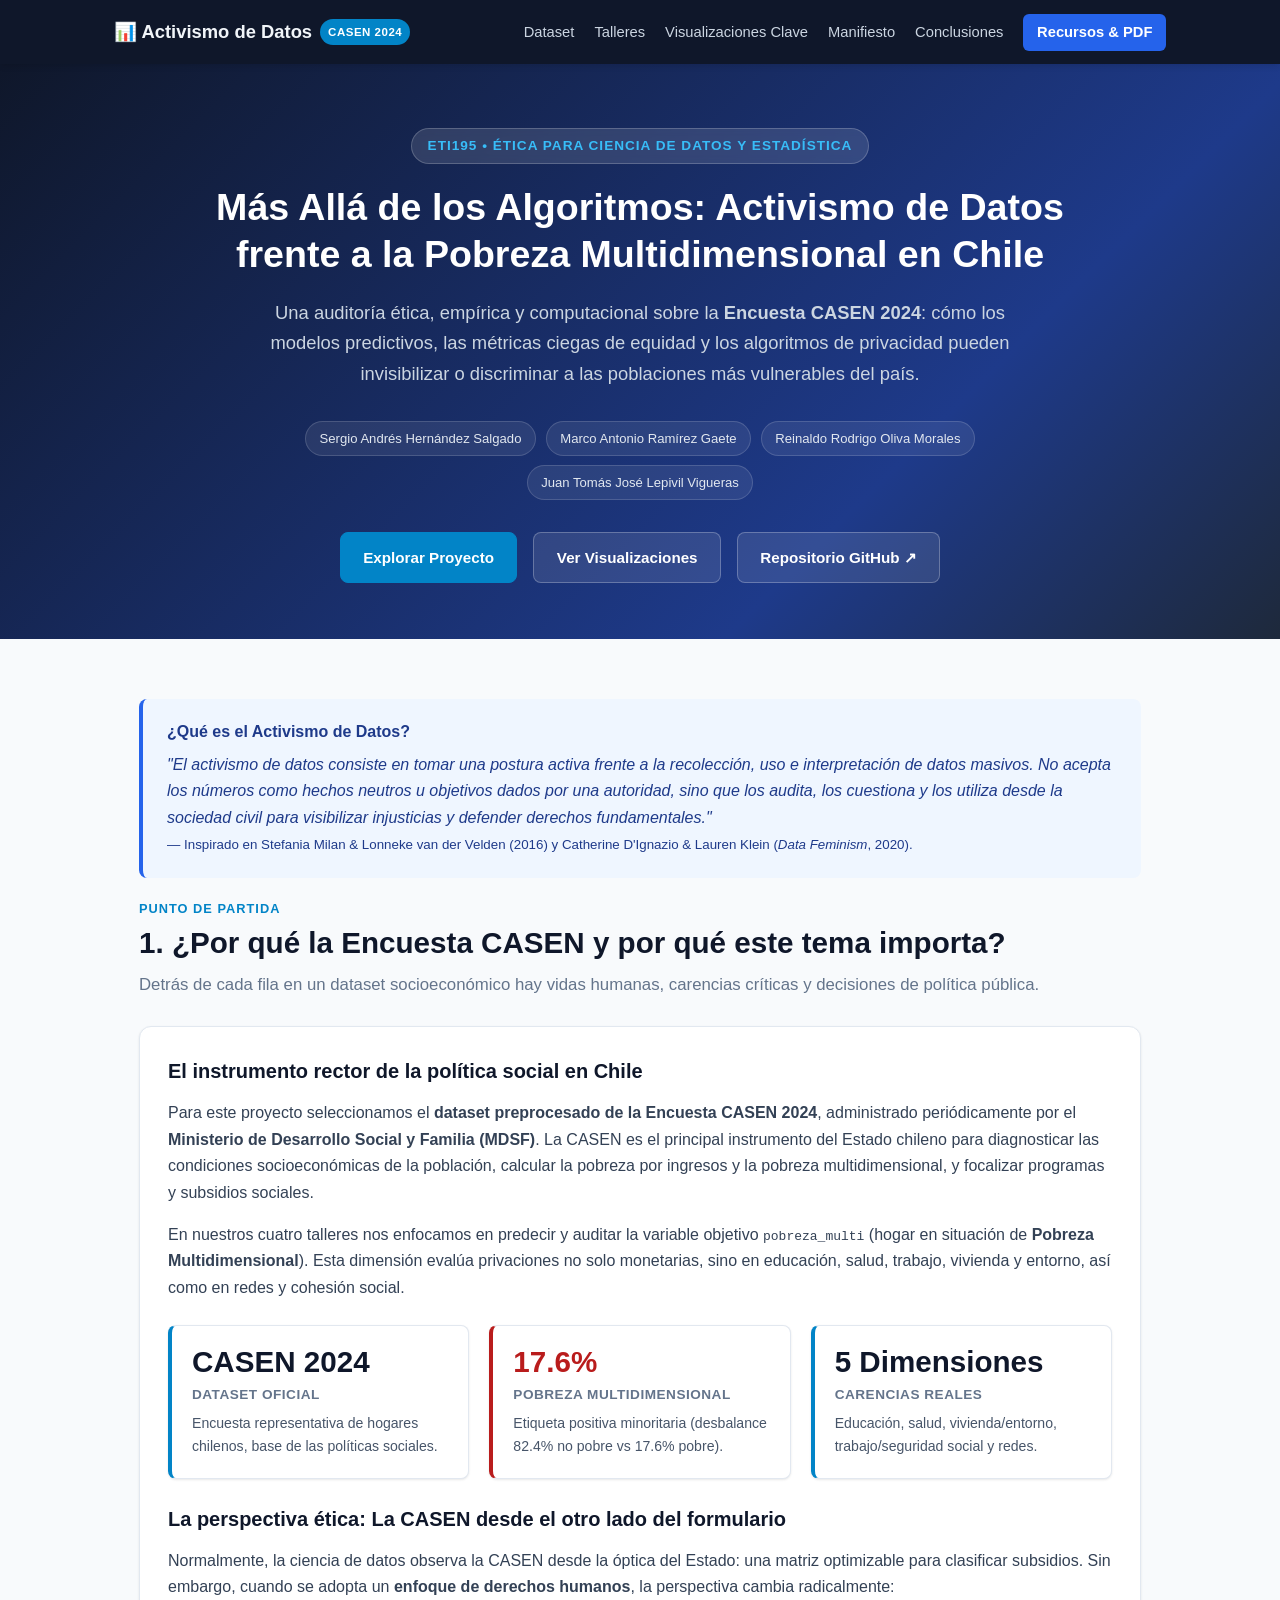
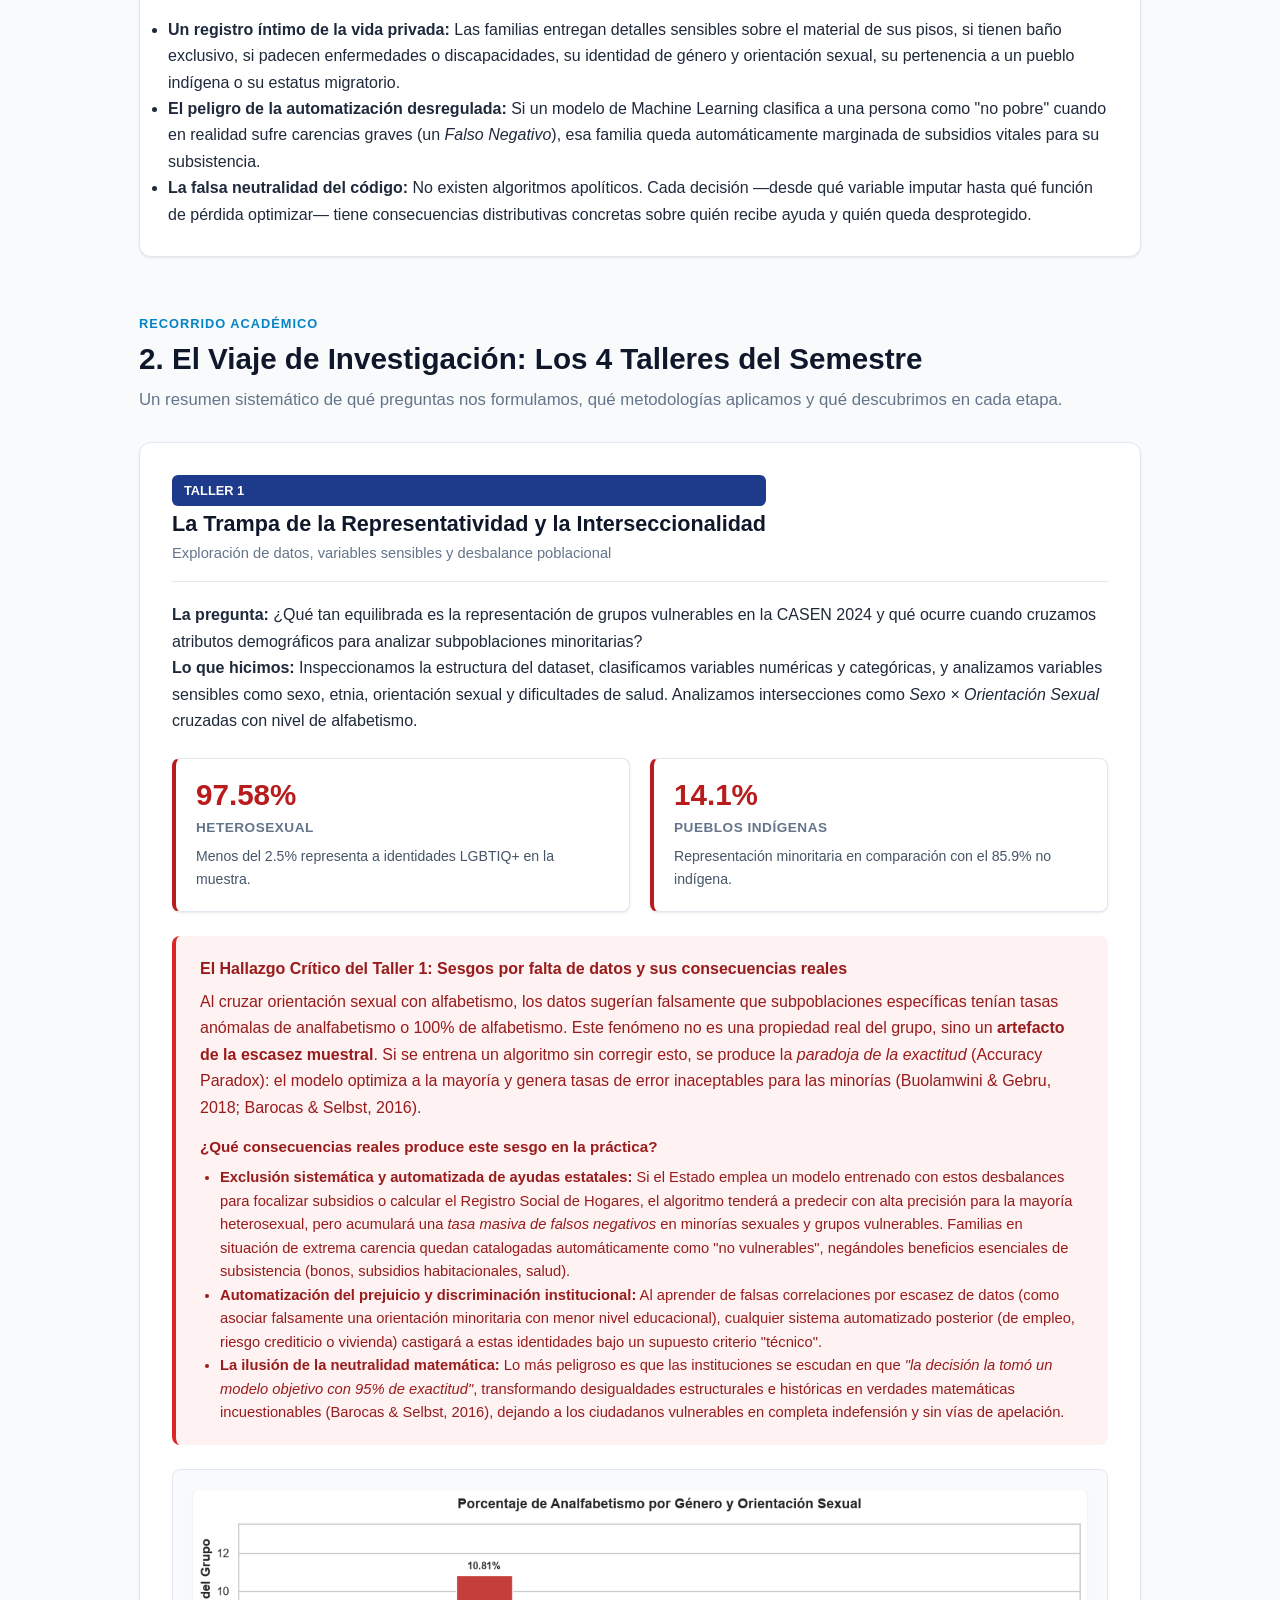
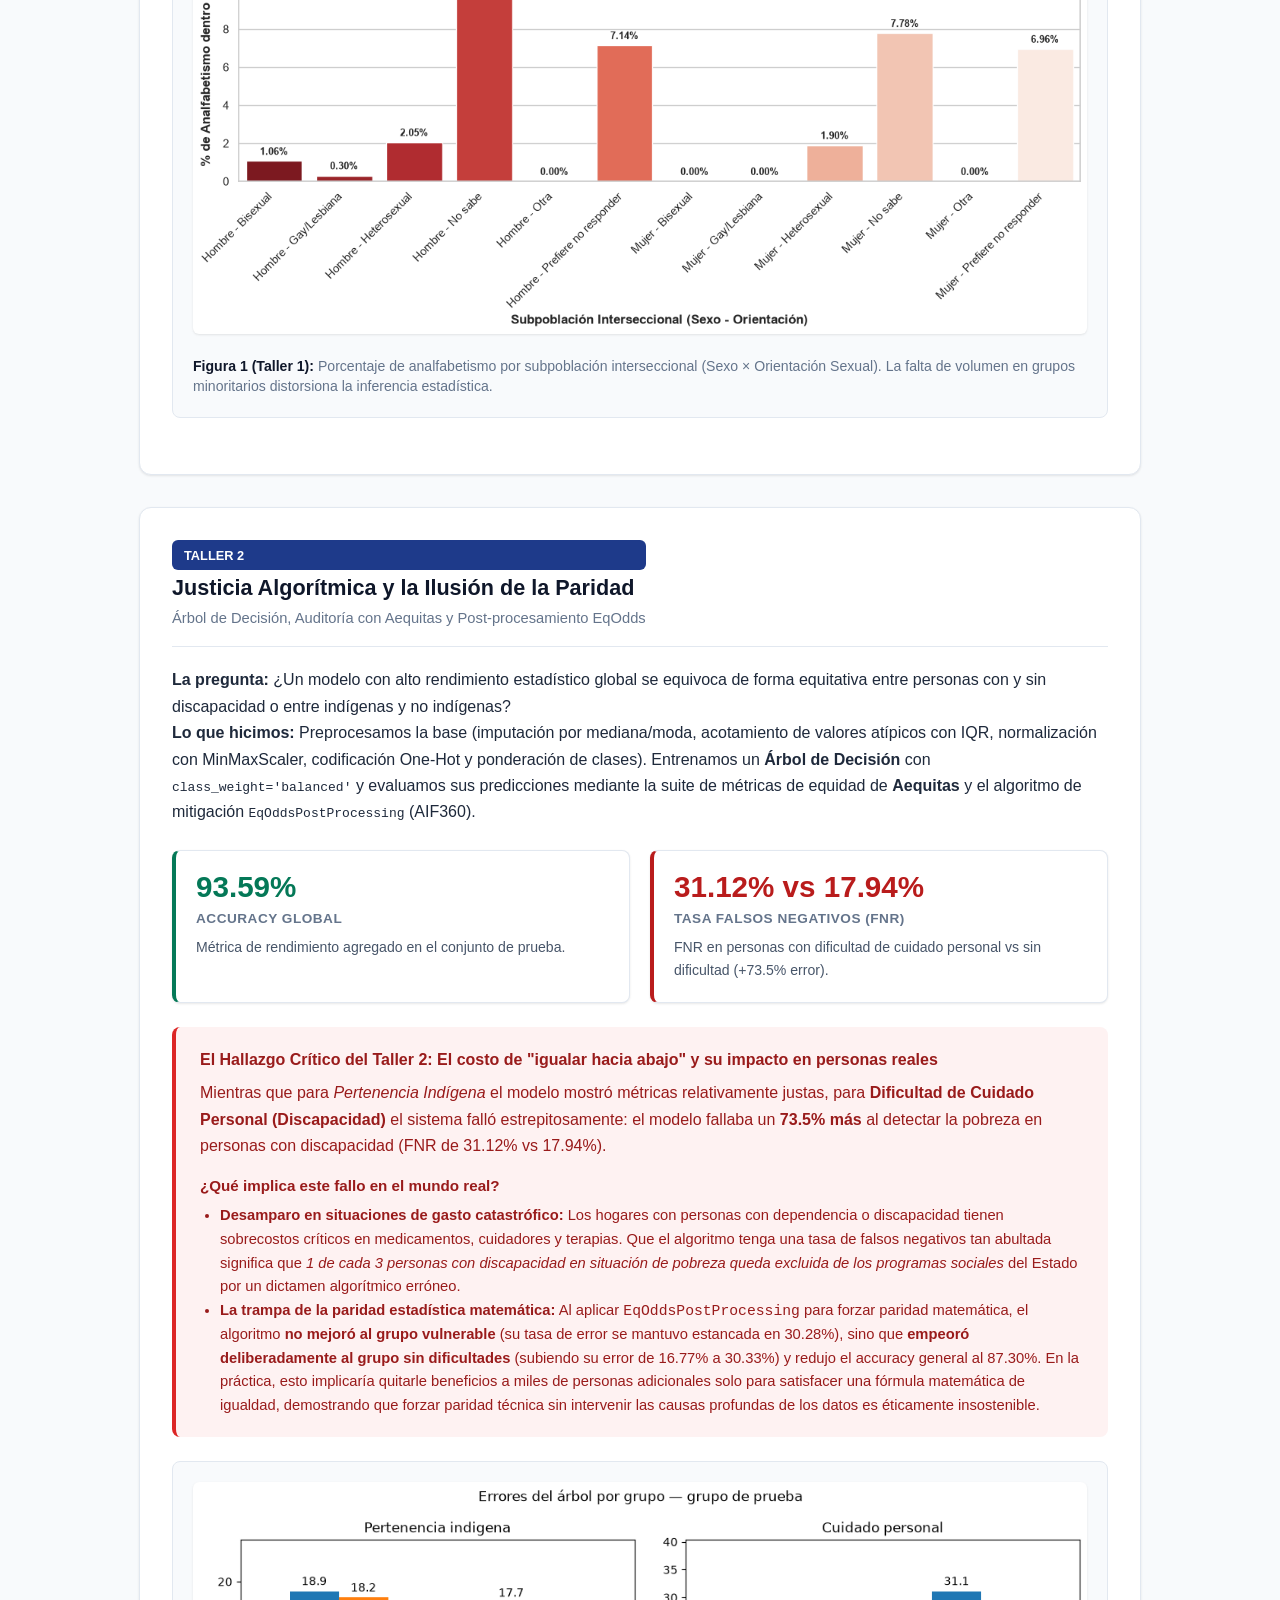
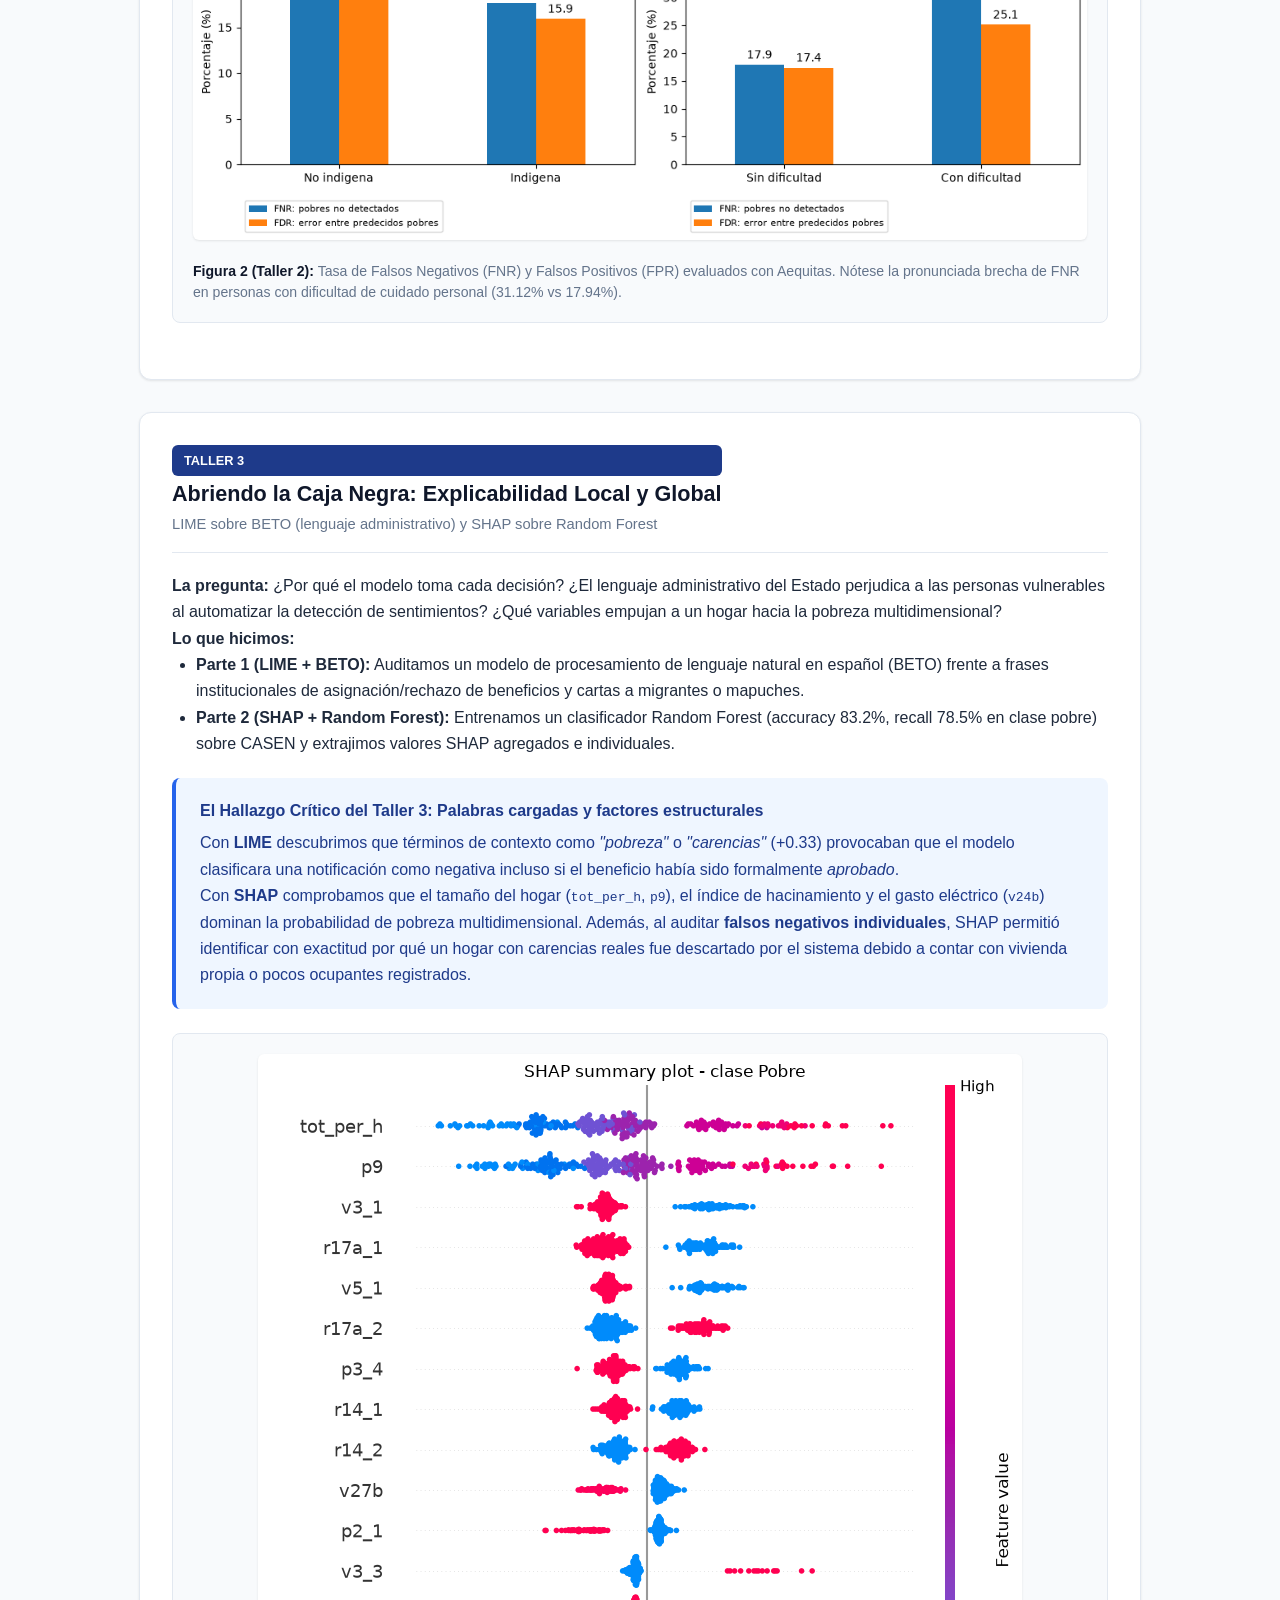
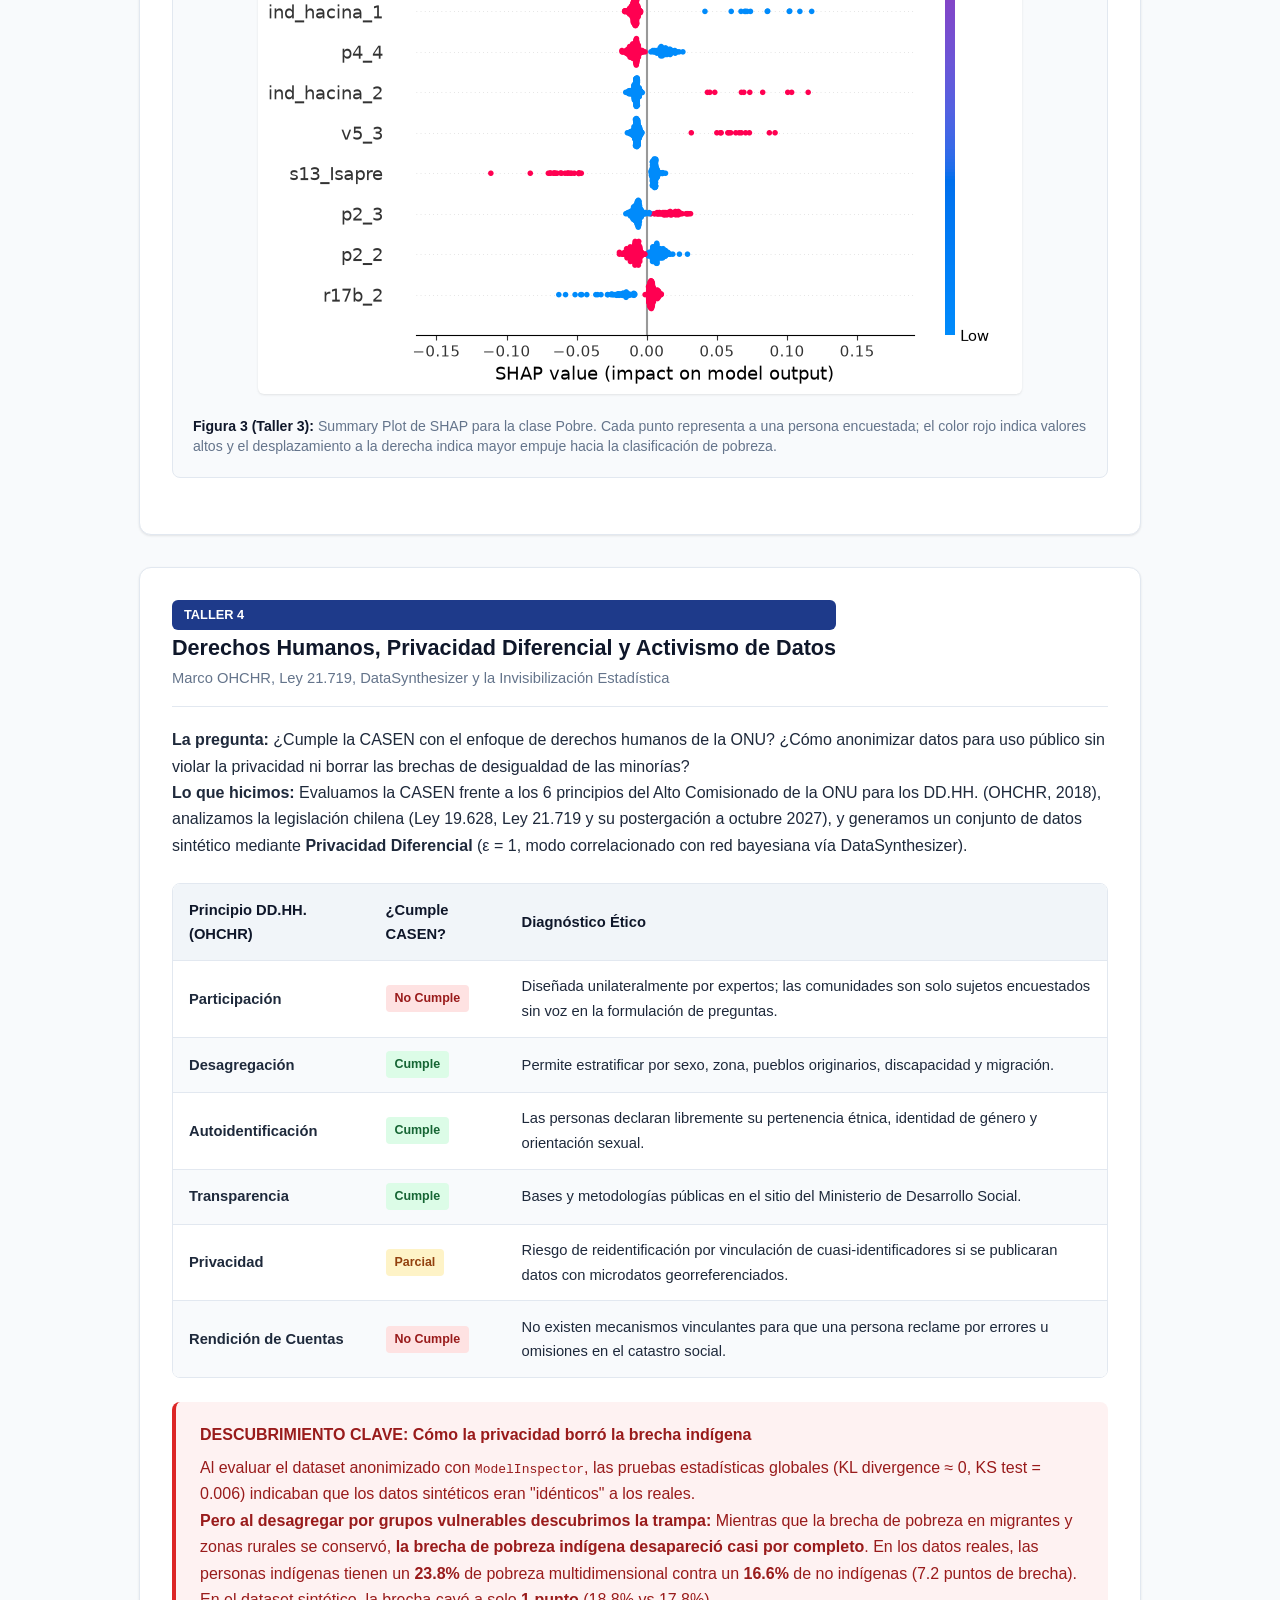
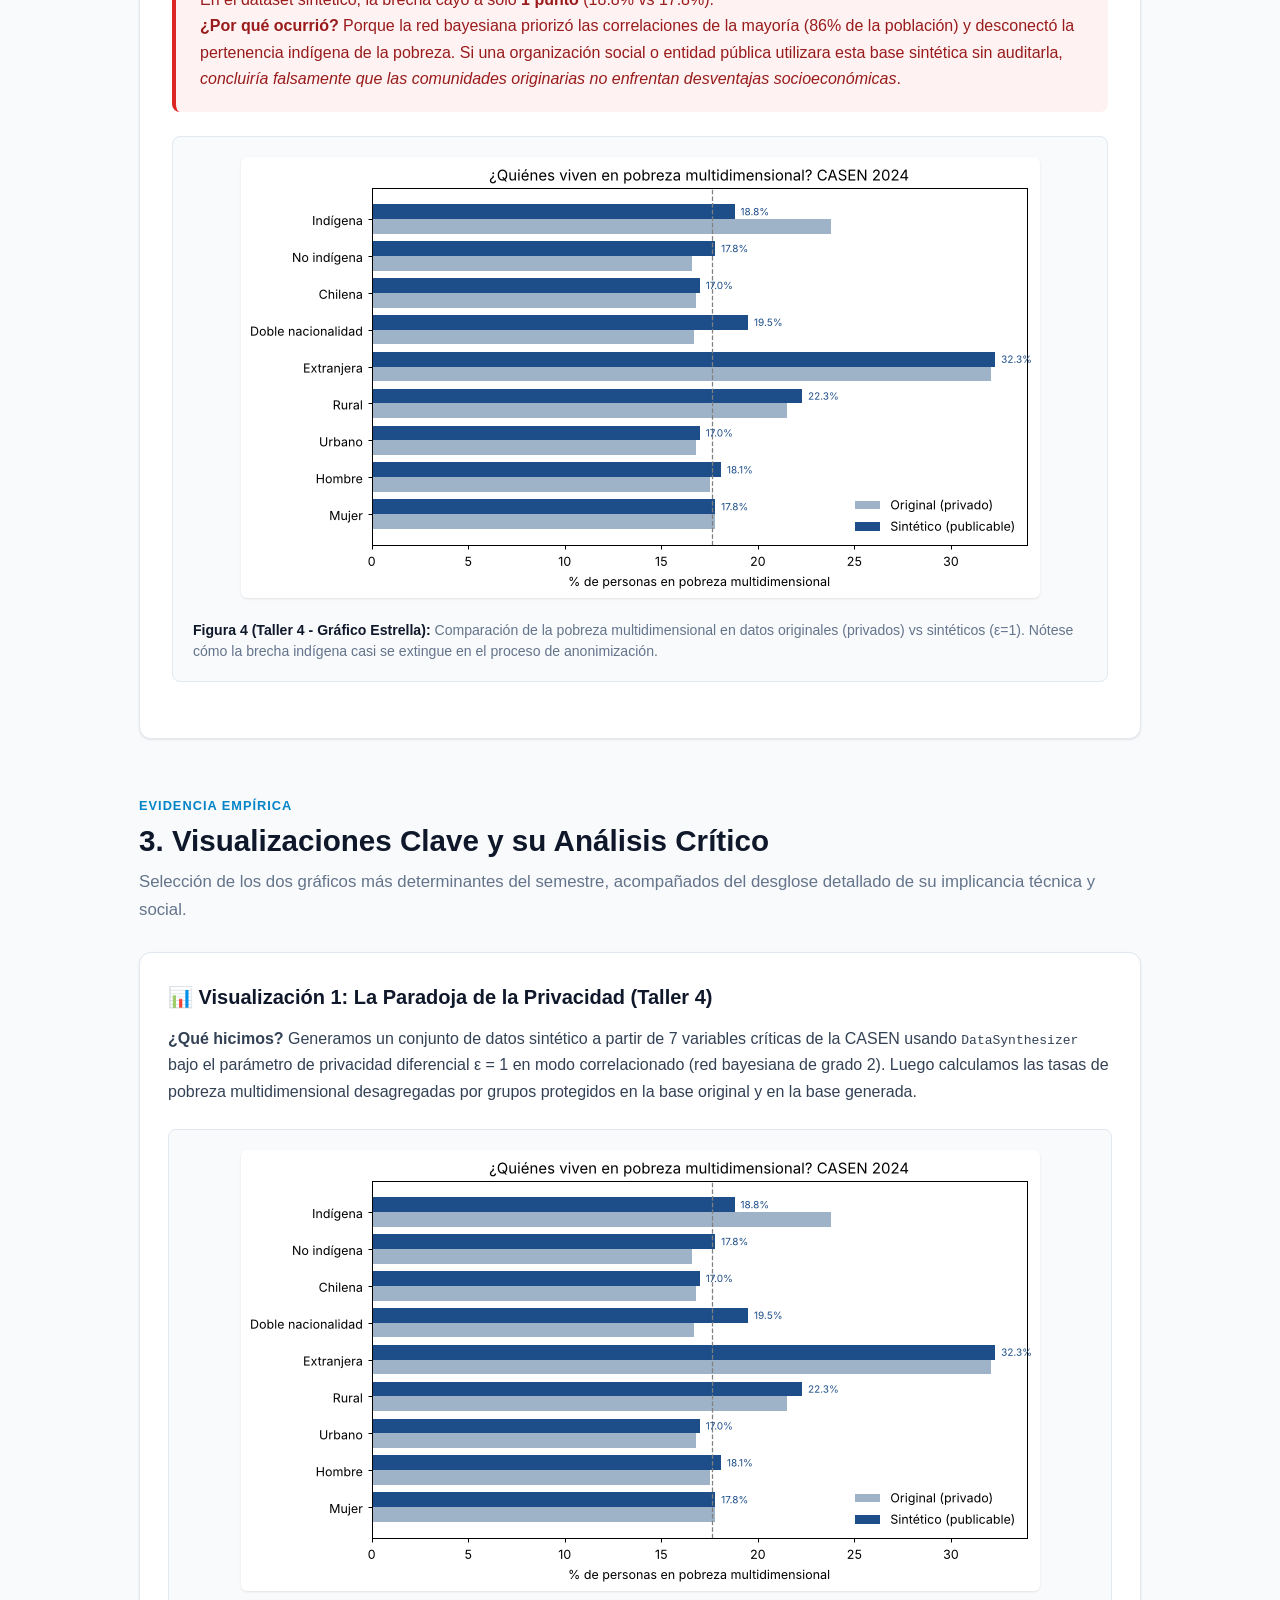
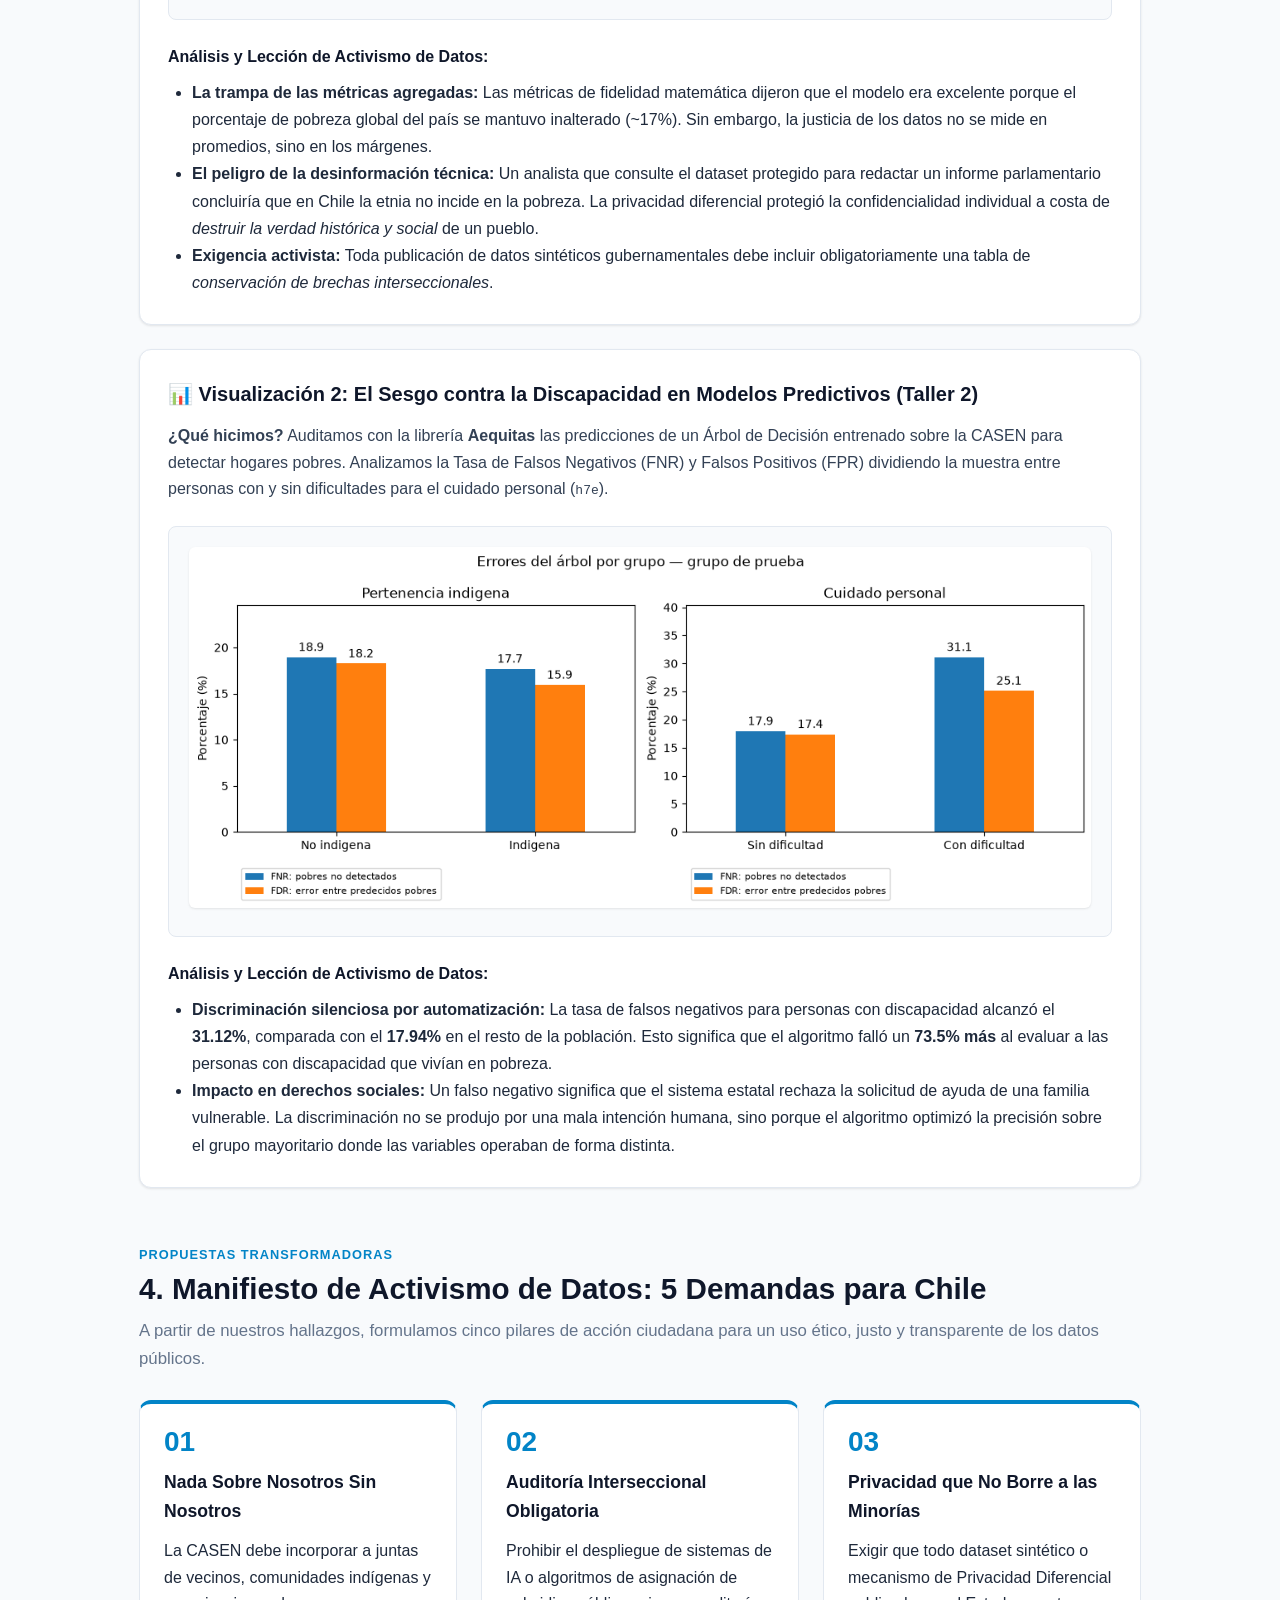
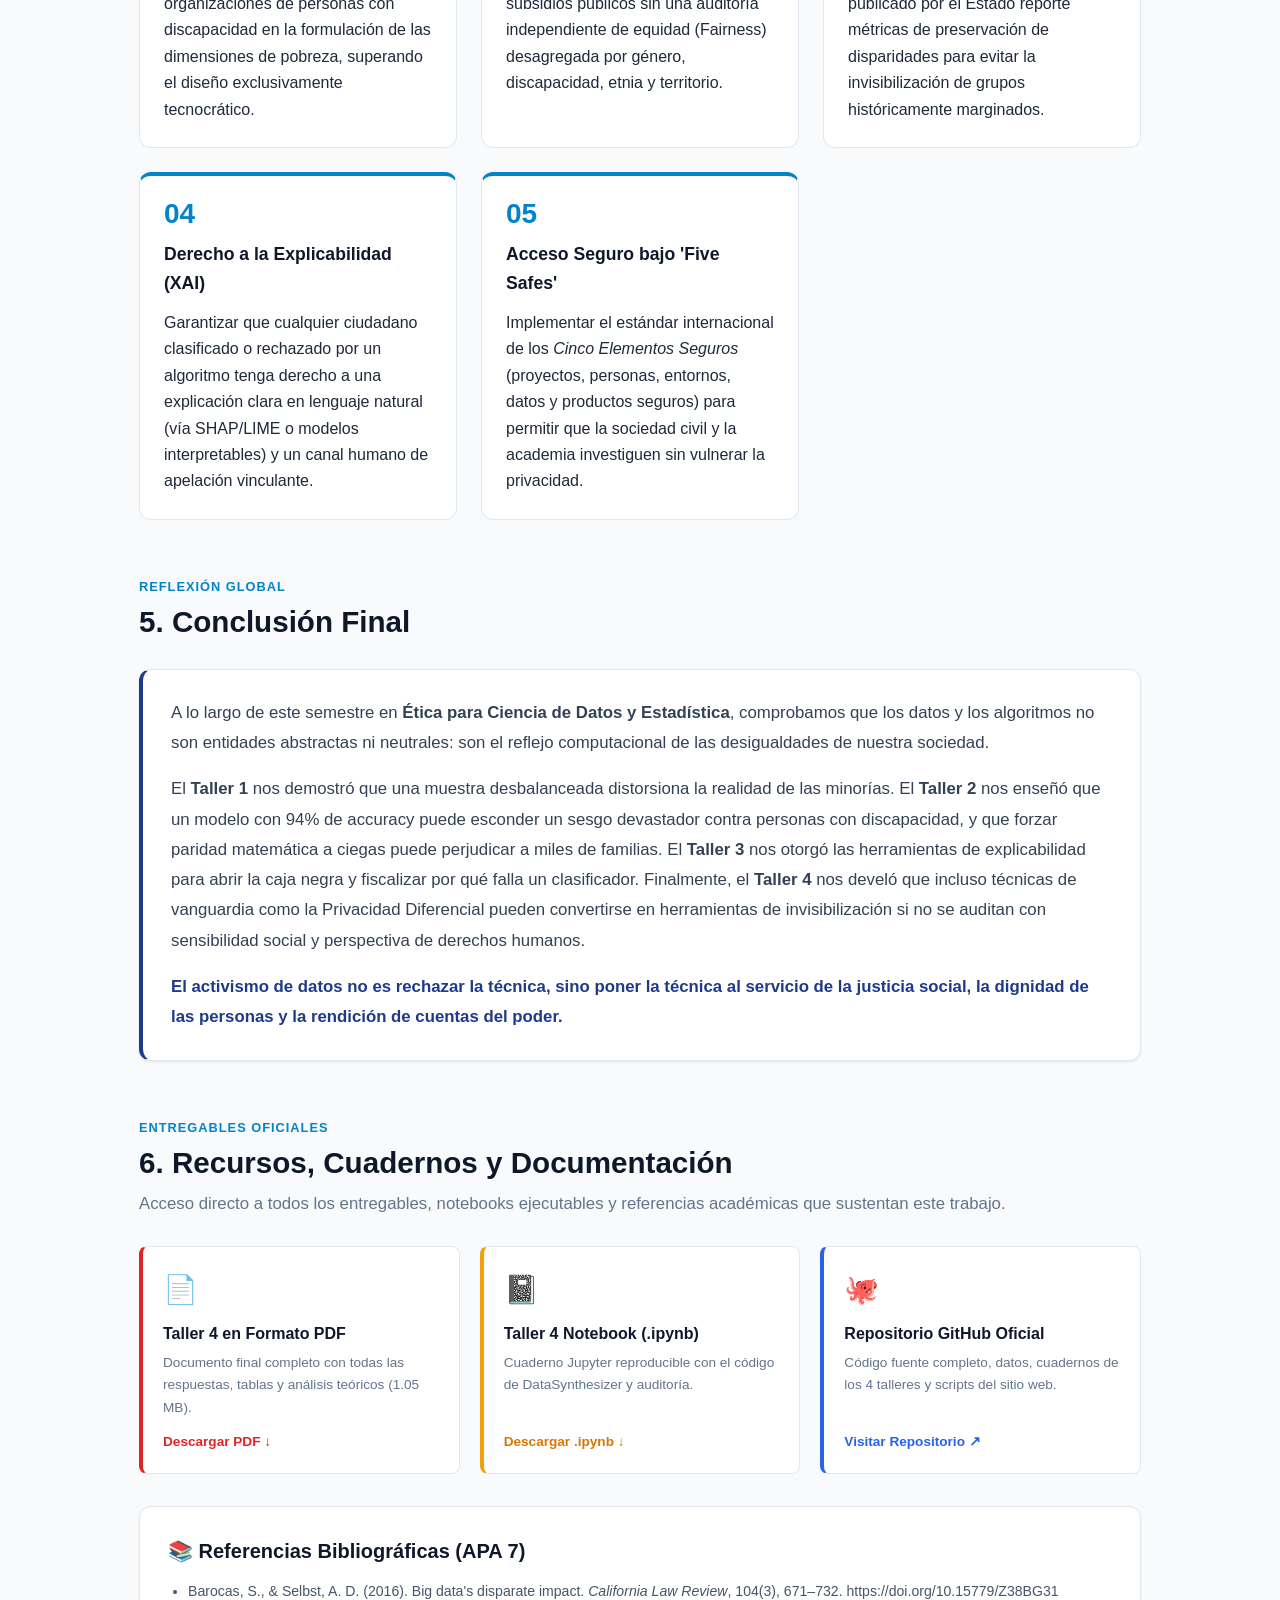
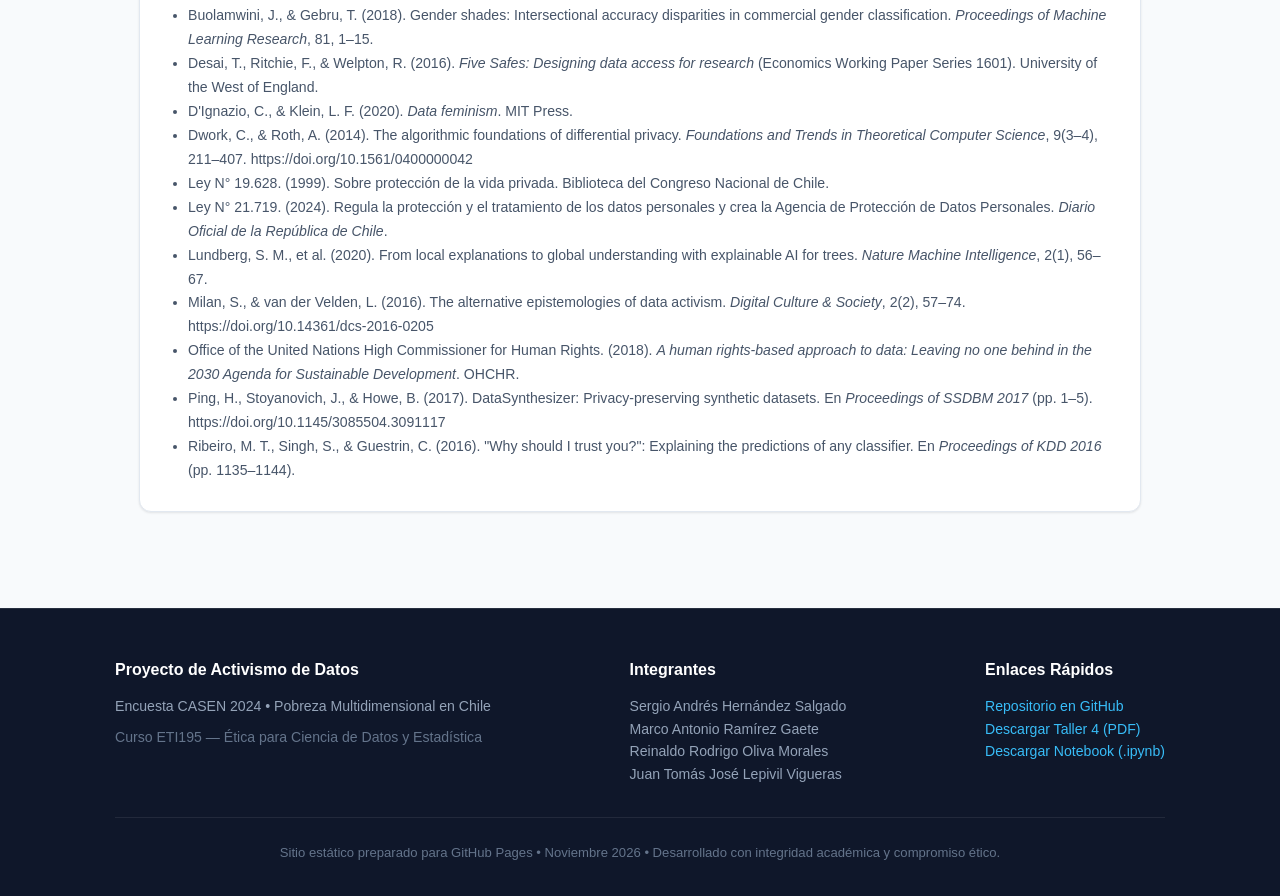
==== index.html @ f1daffe5 "Propuesta inicial pagina web + subida de archivos taller 4" ====
<!DOCTYPE html>
<html lang="es">
<head>
  <meta charset="UTF-8">
  <meta name="viewport" content="width=device-width, initial-scale=1.0">
  <title>Activismo de Datos: Pobreza Multidimensional en la CASEN 2024 | ETI195</title>
  <meta name="description" content="Proyecto final de activismo de datos sobre la Encuesta CASEN 2024. Auditoría ética, sesgos algorítmicos, explicabilidad y derechos humanos. Curso ETI195.">
  <link rel="stylesheet" href="styles.css">
</head>
<body>

  <!-- Encabezado y Navegación -->
  <header class="site-header">
    <div class="nav-container">
      <a href="#" class="brand">
        📊 Activismo de Datos <span class="tag">CASEN 2024</span>
      </a>
      <nav class="main-nav">
        <a href="#contexto">Dataset</a>
        <a href="#talleres">Talleres</a>
        <a href="#visualizaciones">Visualizaciones Clave</a>
        <a href="#activismo">Manifiesto</a>
        <a href="#conclusiones">Conclusiones</a>
        <a href="#descargas" class="btn-nav">Recursos & PDF</a>
      </nav>
    </div>
  </header>

  <!-- Hero Section -->
  <header class="hero">
    <div class="hero-inner">
      <div class="hero-badge">ETI195 • Ética para Ciencia de Datos y Estadística</div>
      <h1>Más Allá de los Algoritmos: Activismo de Datos frente a la Pobreza Multidimensional en Chile</h1>
      <p class="lead">
        Una auditoría ética, empírica y computacional sobre la <strong>Encuesta CASEN 2024</strong>: cómo los modelos predictivos, las métricas ciegas de equidad y los algoritmos de privacidad pueden invisibilizar o discriminar a las poblaciones más vulnerables del país.
      </p>

      <div class="team-pill-list">
        <span class="team-pill">Sergio Andrés Hernández Salgado</span>
        <span class="team-pill">Marco Antonio Ramírez Gaete</span>
        <span class="team-pill">Reinaldo Rodrigo Oliva Morales</span>
        <span class="team-pill">Juan Tomás José Lepivil Vigueras</span>
      </div>

      <div class="hero-actions">
        <a href="#contexto" class="btn-primary">Explorar Proyecto</a>
        <a href="#visualizaciones" class="btn-secondary">Ver Visualizaciones</a>
        <a href="https://github.com/SergioHdezDC/Taller_ETI195_Casen2024" target="_blank" rel="noopener noreferrer" class="btn-secondary">Repositorio GitHub ↗</a>
      </div>
    </div>
  </header>

  <!-- Contenedor Principal -->
  <main class="container">

    <!-- Cita Inspiradora de Activismo de Datos -->
    <div class="callout callout-activism">
      <div class="callout-title">¿Qué es el Activismo de Datos?</div>
      <p>
        <em>"El activismo de datos consiste en tomar una postura activa frente a la recolección, uso e interpretación de datos masivos. No acepta los números como hechos neutros u objetivos dados por una autoridad, sino que los audita, los cuestiona y los utiliza desde la sociedad civil para visibilizar injusticias y defender derechos fundamentales."</em> 
        <br><small>— Inspirado en Stefania Milan & Lonneke van der Velden (2016) y Catherine D'Ignazio & Lauren Klein (<em>Data Feminism</em>, 2020).</small>
      </p>
    </div>

    <!-- SECCIÓN 1: El Dataset y Relevancia Ética -->
    <section id="contexto">
      <div class="section-header">
        <span class="section-tag">Punto de Partida</span>
        <h2 class="section-title">1. ¿Por qué la Encuesta CASEN y por qué este tema importa?</h2>
        <p class="section-desc">Detrás de cada fila en un dataset socioeconómico hay vidas humanas, carencias críticas y decisiones de política pública.</p>
      </div>

      <div class="card">
        <h3 class="card-title">El instrumento rector de la política social en Chile</h3>
        <p>
          Para este proyecto seleccionamos el <strong>dataset preprocesado de la Encuesta CASEN 2024</strong>, administrado periódicamente por el <strong>Ministerio de Desarrollo Social y Familia (MDSF)</strong>. La CASEN es el principal instrumento del Estado chileno para diagnosticar las condiciones socioeconómicas de la población, calcular la pobreza por ingresos y la pobreza multidimensional, y focalizar programas y subsidios sociales.
        </p>
        <p>
          En nuestros cuatro talleres nos enfocamos en predecir y auditar la variable objetivo <code>pobreza_multi</code> (hogar en situación de <strong>Pobreza Multidimensional</strong>). Esta dimensión evalúa privaciones no solo monetarias, sino en educación, salud, trabajo, vivienda y entorno, así como en redes y cohesión social.
        </p>

        <div class="stat-grid">
          <div class="stat-card">
            <div class="stat-number">CASEN 2024</div>
            <div class="stat-label">Dataset Oficial</div>
            <div class="stat-desc">Encuesta representativa de hogares chilenos, base de las políticas sociales.</div>
          </div>
          <div class="stat-card alert">
            <div class="stat-number">17.6%</div>
            <div class="stat-label">Pobreza Multidimensional</div>
            <div class="stat-desc">Etiqueta positiva minoritaria (desbalance 82.4% no pobre vs 17.6% pobre).</div>
          </div>
          <div class="stat-card">
            <div class="stat-number">5 Dimensiones</div>
            <div class="stat-label">Carencias Reales</div>
            <div class="stat-desc">Educación, salud, vivienda/entorno, trabajo/seguridad social y redes.</div>
          </div>
        </div>

        <h3 class="card-title" style="margin-top: 1.5rem;">La perspectiva ética: La CASEN desde el otro lado del formulario</h3>
        <p>
          Normalmente, la ciencia de datos observa la CASEN desde la óptica del Estado: una matriz optimizable para clasificar subsidios. Sin embargo, cuando se adopta un <strong>enfoque de derechos humanos</strong>, la perspectiva cambia radicalmente:
        </p>
        <ul>
          <li><strong>Un registro íntimo de la vida privada:</strong> Las familias entregan detalles sensibles sobre el material de sus pisos, si tienen baño exclusivo, si padecen enfermedades o discapacidades, su identidad de género y orientación sexual, su pertenencia a un pueblo indígena o su estatus migratorio.</li>
          <li><strong>El peligro de la automatización desregulada:</strong> Si un modelo de Machine Learning clasifica a una persona como "no pobre" cuando en realidad sufre carencias graves (un <em>Falso Negativo</em>), esa familia queda automáticamente marginada de subsidios vitales para su subsistencia.</li>
          <li><strong>La falsa neutralidad del código:</strong> No existen algoritmos apolíticos. Cada decisión —desde qué variable imputar hasta qué función de pérdida optimizar— tiene consecuencias distributivas concretas sobre quién recibe ayuda y quién queda desprotegido.</li>
        </ul>
      </div>
    </section>

    <!-- SECCIÓN 2: Los 4 Talleres del Semestre -->
    <section id="talleres">
      <div class="section-header">
        <span class="section-tag">Recorrido Académico</span>
        <h2 class="section-title">2. El Viaje de Investigación: Los 4 Talleres del Semestre</h2>
        <p class="section-desc">Un resumen sistemático de qué preguntas nos formulamos, qué metodologías aplicamos y qué descubrimos en cada etapa.</p>
      </div>

      <div class="timeline">

        <!-- TALLER 1 -->
        <article class="timeline-item">
          <div class="timeline-header">
            <div>
              <div class="timeline-badge">Taller 1</div>
              <h3 class="timeline-title">La Trampa de la Representatividad y la Interseccionalidad</h3>
              <div class="timeline-subtitle">Exploración de datos, variables sensibles y desbalance poblacional</div>
            </div>
          </div>

          <p>
            <strong>La pregunta:</strong> ¿Qué tan equilibrada es la representación de grupos vulnerables en la CASEN 2024 y qué ocurre cuando cruzamos atributos demográficos para analizar subpoblaciones minoritarias?
          </p>
          <p>
            <strong>Lo que hicimos:</strong> Inspeccionamos la estructura del dataset, clasificamos variables numéricas y categóricas, y analizamos variables sensibles como sexo, etnia, orientación sexual y dificultades de salud. Analizamos intersecciones como <em>Sexo × Orientación Sexual</em> cruzadas con nivel de alfabetismo.
          </p>

          <div class="stat-grid">
            <div class="stat-card alert">
              <div class="stat-number">97.58%</div>
              <div class="stat-label">Heterosexual</div>
              <div class="stat-desc">Menos del 2.5% representa a identidades LGBTIQ+ en la muestra.</div>
            </div>
            <div class="stat-card alert">
              <div class="stat-number">14.1%</div>
              <div class="stat-label">Pueblos Indígenas</div>
              <div class="stat-desc">Representación minoritaria en comparación con el 85.9% no indígena.</div>
            </div>
          </div>

          <div class="callout callout-alert">
            <div class="callout-title">El Hallazgo Crítico del Taller 1: Sesgos por falta de datos y sus consecuencias reales</div>
            <p>
              Al cruzar orientación sexual con alfabetismo, los datos sugerían falsamente que subpoblaciones específicas tenían tasas anómalas de analfabetismo o 100% de alfabetismo. Este fenómeno no es una propiedad real del grupo, sino un <strong>artefacto de la escasez muestral</strong>. Si se entrena un algoritmo sin corregir esto, se produce la <em>paradoja de la exactitud</em> (Accuracy Paradox): el modelo optimiza a la mayoría y genera tasas de error inaceptables para las minorías (Buolamwini & Gebru, 2018; Barocas & Selbst, 2016).
            </p>
            <h4 style="margin: 0.85rem 0 0.4rem; color: #991b1b; font-size: 0.95rem;">¿Qué consecuencias reales produce este sesgo en la práctica?</h4>
            <ul style="margin-left: 1.25rem; font-size: 0.92rem; line-height: 1.6;">
              <li><strong>Exclusión sistemática y automatizada de ayudas estatales:</strong> Si el Estado emplea un modelo entrenado con estos desbalances para focalizar subsidios o calcular el Registro Social de Hogares, el algoritmo tenderá a predecir con alta precisión para la mayoría heterosexual, pero acumulará una <em>tasa masiva de falsos negativos</em> en minorías sexuales y grupos vulnerables. Familias en situación de extrema carencia quedan catalogadas automáticamente como "no vulnerables", negándoles beneficios esenciales de subsistencia (bonos, subsidios habitacionales, salud).</li>
              <li><strong>Automatización del prejuicio y discriminación institucional:</strong> Al aprender de falsas correlaciones por escasez de datos (como asociar falsamente una orientación minoritaria con menor nivel educacional), cualquier sistema automatizado posterior (de empleo, riesgo crediticio o vivienda) castigará a estas identidades bajo un supuesto criterio "técnico".</li>
              <li><strong>La ilusión de la neutralidad matemática:</strong> Lo más peligroso es que las instituciones se escudan en que <em>"la decisión la tomó un modelo objetivo con 95% de exactitud"</em>, transformando desigualdades estructurales e históricas en verdades matemáticas incuestionables (Barocas & Selbst, 2016), dejando a los ciudadanos vulnerables en completa indefensión y sin vías de apelación.</li>
            </ul>
          </div>

          <div class="viz-box">
            <img src="assets/images/t1_analfabetismo_subpoblaciones.png" alt="Analfabetismo por Subpoblación Interseccional" onclick="openModal(this)">
            <p class="viz-caption">
              <strong>Figura 1 (Taller 1):</strong> Porcentaje de analfabetismo por subpoblación interseccional (Sexo × Orientación Sexual). La falta de volumen en grupos minoritarios distorsiona la inferencia estadística.
            </p>
          </div>
        </article>

        <!-- TALLER 2 -->
        <article class="timeline-item">
          <div class="timeline-header">
            <div>
              <div class="timeline-badge">Taller 2</div>
              <h3 class="timeline-title">Justicia Algorítmica y la Ilusión de la Paridad</h3>
              <div class="timeline-subtitle">Árbol de Decisión, Auditoría con Aequitas y Post-procesamiento EqOdds</div>
            </div>
          </div>

          <p>
            <strong>La pregunta:</strong> ¿Un modelo con alto rendimiento estadístico global se equivoca de forma equitativa entre personas con y sin discapacidad o entre indígenas y no indígenas?
          </p>
          <p>
            <strong>Lo que hicimos:</strong> Preprocesamos la base (imputación por mediana/moda, acotamiento de valores atípicos con IQR, normalización con MinMaxScaler, codificación One-Hot y ponderación de clases). Entrenamos un <strong>Árbol de Decisión</strong> con <code>class_weight='balanced'</code> y evaluamos sus predicciones mediante la suite de métricas de equidad de <strong>Aequitas</strong> y el algoritmo de mitigación <code>EqOddsPostProcessing</code> (AIF360).
          </p>

          <div class="stat-grid">
            <div class="stat-card success">
              <div class="stat-number">93.59%</div>
              <div class="stat-label">Accuracy Global</div>
              <div class="stat-desc">Métrica de rendimiento agregado en el conjunto de prueba.</div>
            </div>
            <div class="stat-card alert">
              <div class="stat-number">31.12% vs 17.94%</div>
              <div class="stat-label">Tasa Falsos Negativos (FNR)</div>
              <div class="stat-desc">FNR en personas con dificultad de cuidado personal vs sin dificultad (+73.5% error).</div>
            </div>
          </div>

          <div class="callout callout-alert">
            <div class="callout-title">El Hallazgo Crítico del Taller 2: El costo de "igualar hacia abajo" y su impacto en personas reales</div>
            <p>
              Mientras que para <em>Pertenencia Indígena</em> el modelo mostró métricas relativamente justas, para <strong>Dificultad de Cuidado Personal (Discapacidad)</strong> el sistema falló estrepitosamente: el modelo fallaba un <strong>73.5% más</strong> al detectar la pobreza en personas con discapacidad (FNR de 31.12% vs 17.94%).
            </p>
            <h4 style="margin: 0.85rem 0 0.4rem; color: #991b1b; font-size: 0.95rem;">¿Qué implica este fallo en el mundo real?</h4>
            <ul style="margin-left: 1.25rem; font-size: 0.92rem; line-height: 1.6;">
              <li><strong>Desamparo en situaciones de gasto catastrófico:</strong> Los hogares con personas con dependencia o discapacidad tienen sobrecostos críticos en medicamentos, cuidadores y terapias. Que el algoritmo tenga una tasa de falsos negativos tan abultada significa que <em>1 de cada 3 personas con discapacidad en situación de pobreza queda excluida de los programas sociales</em> del Estado por un dictamen algorítmico erróneo.</li>
              <li><strong>La trampa de la paridad estadística matemática:</strong> Al aplicar <code>EqOddsPostProcessing</code> para forzar paridad matemática, el algoritmo <strong>no mejoró al grupo vulnerable</strong> (su tasa de error se mantuvo estancada en 30.28%), sino que <strong>empeoró deliberadamente al grupo sin dificultades</strong> (subiendo su error de 16.77% a 30.33%) y redujo el accuracy general al 87.30%. En la práctica, esto implicaría quitarle beneficios a miles de personas adicionales solo para satisfacer una fórmula matemática de igualdad, demostrando que forzar paridad técnica sin intervenir las causas profundas de los datos es éticamente insostenible.</li>
            </ul>
          </div>

          <div class="viz-box">
            <img src="assets/images/t2_aequitas_disparidad_discapacidad.png" alt="Disparidad de Errores por Grupo - Aequitas" onclick="openModal(this)">
            <p class="viz-caption">
              <strong>Figura 2 (Taller 2):</strong> Tasa de Falsos Negativos (FNR) y Falsos Positivos (FPR) evaluados con Aequitas. Nótese la pronunciada brecha de FNR en personas con dificultad de cuidado personal (31.12% vs 17.94%).
            </p>
          </div>
        </article>

        <!-- TALLER 3 -->
        <article class="timeline-item">
          <div class="timeline-header">
            <div>
              <div class="timeline-badge">Taller 3</div>
              <h3 class="timeline-title">Abriendo la Caja Negra: Explicabilidad Local y Global</h3>
              <div class="timeline-subtitle">LIME sobre BETO (lenguaje administrativo) y SHAP sobre Random Forest</div>
            </div>
          </div>

          <p>
            <strong>La pregunta:</strong> ¿Por qué el modelo toma cada decisión? ¿El lenguaje administrativo del Estado perjudica a las personas vulnerables al automatizar la detección de sentimientos? ¿Qué variables empujan a un hogar hacia la pobreza multidimensional?
          </p>
          <p>
            <strong>Lo que hicimos:</strong>
          </p>
          <ul style="margin-left: 1.5rem; margin-bottom: 1rem;">
            <li><strong>Parte 1 (LIME + BETO):</strong> Auditamos un modelo de procesamiento de lenguaje natural en español (BETO) frente a frases institucionales de asignación/rechazo de beneficios y cartas a migrantes o mapuches.</li>
            <li><strong>Parte 2 (SHAP + Random Forest):</strong> Entrenamos un clasificador Random Forest (accuracy 83.2%, recall 78.5% en clase pobre) sobre CASEN y extrajimos valores SHAP agregados e individuales.</li>
          </ul>

          <div class="callout callout-activism">
            <div class="callout-title">El Hallazgo Crítico del Taller 3: Palabras cargadas y factores estructurales</div>
            <p>
              Con <strong>LIME</strong> descubrimos que términos de contexto como <em>"pobreza"</em> o <em>"carencias"</em> (+0.33) provocaban que el modelo clasificara una notificación como negativa incluso si el beneficio había sido formalmente <em>aprobado</em>.
            </p>
            <p>
              Con <strong>SHAP</strong> comprobamos que el tamaño del hogar (<code>tot_per_h</code>, <code>p9</code>), el índice de hacinamiento y el gasto eléctrico (<code>v24b</code>) dominan la probabilidad de pobreza multidimensional. Además, al auditar <strong>falsos negativos individuales</strong>, SHAP permitió identificar con exactitud por qué un hogar con carencias reales fue descartado por el sistema debido a contar con vivienda propia o pocos ocupantes registrados.
            </p>
          </div>

          <div class="viz-box">
            <img src="assets/images/t3_shap_summary_plot.png" alt="SHAP Summary Plot - Random Forest" onclick="openModal(this)">
            <p class="viz-caption">
              <strong>Figura 3 (Taller 3):</strong> Summary Plot de SHAP para la clase Pobre. Cada punto representa a una persona encuestada; el color rojo indica valores altos y el desplazamiento a la derecha indica mayor empuje hacia la clasificación de pobreza.
            </p>
          </div>
        </article>

        <!-- TALLER 4 -->
        <article class="timeline-item">
          <div class="timeline-header">
            <div>
              <div class="timeline-badge">Taller 4</div>
              <h3 class="timeline-title">Derechos Humanos, Privacidad Diferencial y Activismo de Datos</h3>
              <div class="timeline-subtitle">Marco OHCHR, Ley 21.719, DataSynthesizer y la Invisibilización Estadística</div>
            </div>
          </div>

          <p>
            <strong>La pregunta:</strong> ¿Cumple la CASEN con el enfoque de derechos humanos de la ONU? ¿Cómo anonimizar datos para uso público sin violar la privacidad ni borrar las brechas de desigualdad de las minorías?
          </p>
          <p>
            <strong>Lo que hicimos:</strong> Evaluamos la CASEN frente a los 6 principios del Alto Comisionado de la ONU para los DD.HH. (OHCHR, 2018), analizamos la legislación chilena (Ley 19.628, Ley 21.719 y su postergación a octubre 2027), y generamos un conjunto de datos sintético mediante <strong>Privacidad Diferencial</strong> (&epsilon; = 1, modo correlacionado con red bayesiana vía DataSynthesizer).
          </p>

          <!-- Tabla de DD.HH. -->
          <div class="table-responsive">
            <table>
              <thead>
                <tr>
                  <th>Principio DD.HH. (OHCHR)</th>
                  <th>¿Cumple CASEN?</th>
                  <th>Diagnóstico Ético</th>
                </tr>
              </thead>
              <tbody>
                <tr>
                  <td><strong>Participación</strong></td>
                  <td><span class="tag-badge tag-fail">No Cumple</span></td>
                  <td>Diseñada unilateralmente por expertos; las comunidades son solo sujetos encuestados sin voz en la formulación de preguntas.</td>
                </tr>
                <tr>
                  <td><strong>Desagregación</strong></td>
                  <td><span class="tag-badge tag-pass">Cumple</span></td>
                  <td>Permite estratificar por sexo, zona, pueblos originarios, discapacidad y migración.</td>
                </tr>
                <tr>
                  <td><strong>Autoidentificación</strong></td>
                  <td><span class="tag-badge tag-pass">Cumple</span></td>
                  <td>Las personas declaran libremente su pertenencia étnica, identidad de género y orientación sexual.</td>
                </tr>
                <tr>
                  <td><strong>Transparencia</strong></td>
                  <td><span class="tag-badge tag-pass">Cumple</span></td>
                  <td>Bases y metodologías públicas en el sitio del Ministerio de Desarrollo Social.</td>
                </tr>
                <tr>
                  <td><strong>Privacidad</strong></td>
                  <td><span class="tag-badge tag-warning">Parcial</span></td>
                  <td>Riesgo de reidentificación por vinculación de cuasi-identificadores si se publicaran datos con microdatos georreferenciados.</td>
                </tr>
                <tr>
                  <td><strong>Rendición de Cuentas</strong></td>
                  <td><span class="tag-badge tag-fail">No Cumple</span></td>
                  <td>No existen mecanismos vinculantes para que una persona reclame por errores u omisiones en el catastro social.</td>
                </tr>
              </tbody>
            </table>
          </div>

          <div class="callout callout-alert">
            <div class="callout-title">DESCUBRIMIENTO CLAVE: Cómo la privacidad borró la brecha indígena</div>
            <p>
              Al evaluar el dataset anonimizado con <code>ModelInspector</code>, las pruebas estadísticas globales (KL divergence &asymp; 0, KS test = 0.006) indicaban que los datos sintéticos eran "idénticos" a los reales. 
            </p>
            <p>
              <strong>Pero al desagregar por grupos vulnerables descubrimos la trampa:</strong>
              Mientras que la brecha de pobreza en migrantes y zonas rurales se conservó, <strong>la brecha de pobreza indígena desapareció casi por completo</strong>. En los datos reales, las personas indígenas tienen un <strong>23.8%</strong> de pobreza multidimensional contra un <strong>16.6%</strong> de no indígenas (7.2 puntos de brecha). En el dataset sintético, la brecha cayó a solo <strong>1 punto</strong> (18.8% vs 17.8%).
            </p>
            <p>
              <strong>¿Por qué ocurrió?</strong> Porque la red bayesiana priorizó las correlaciones de la mayoría (86% de la población) y desconectó la pertenencia indígena de la pobreza. Si una organización social o entidad pública utilizara esta base sintética sin auditarla, <em>concluiría falsamente que las comunidades originarias no enfrentan desventajas socioeconómicas</em>.
            </p>
          </div>

          <div class="viz-box">
            <img src="assets/images/t4_activismo_brechas_invisibilizadas.png" alt="Invisibilización de Brechas en Dataset Sintético" onclick="openModal(this)">
            <p class="viz-caption">
              <strong>Figura 4 (Taller 4 - Gráfico Estrella):</strong> Comparación de la pobreza multidimensional en datos originales (privados) vs sintéticos (&epsilon;=1). Nótese cómo la brecha indígena casi se extingue en el proceso de anonimización.
            </p>
          </div>
        </article>

      </div>
    </section>

    <!-- SECCIÓN 3: Visualizaciones Clave y Explicación Detallada -->
    <section id="visualizaciones">
      <div class="section-header">
        <span class="section-tag">Evidencia Empírica</span>
        <h2 class="section-title">3. Visualizaciones Clave y su Análisis Crítico</h2>
        <p class="section-desc">Selección de los dos gráficos más determinantes del semestre, acompañados del desglose detallado de su implicancia técnica y social.</p>
      </div>

      <!-- Gráfico Destacado 1: Taller 4 Invisibilización -->
      <div class="card">
        <h3 class="card-title">📊 Visualización 1: La Paradoja de la Privacidad (Taller 4)</h3>
        <p><strong>¿Qué hicimos?</strong> Generamos un conjunto de datos sintético a partir de 7 variables críticas de la CASEN usando <code>DataSynthesizer</code> bajo el parámetro de privacidad diferencial &epsilon; = 1 en modo correlacionado (red bayesiana de grado 2). Luego calculamos las tasas de pobreza multidimensional desagregadas por grupos protegidos en la base original y en la base generada.</p>

        <div class="viz-box">
          <img src="assets/images/t4_activismo_brechas_invisibilizadas.png" alt="Brechas de Pobreza Original vs Sintético" style="max-height: 480px;" onclick="openModal(this)">
        </div>

        <h4 style="margin: 1rem 0 0.5rem; color: var(--primary-dark);">Análisis y Lección de Activismo de Datos:</h4>
        <ul style="margin-left: 1.5rem; line-height: 1.7;">
          <li><strong>La trampa de las métricas agregadas:</strong> Las métricas de fidelidad matemática dijeron que el modelo era excelente porque el porcentaje de pobreza global del país se mantuvo inalterado (~17%). Sin embargo, la justicia de los datos no se mide en promedios, sino en los márgenes.</li>
          <li><strong>El peligro de la desinformación técnica:</strong> Un analista que consulte el dataset protegido para redactar un informe parlamentario concluiría que en Chile la etnia no incide en la pobreza. La privacidad diferencial protegió la confidencialidad individual a costa de <em>destruir la verdad histórica y social</em> de un pueblo.</li>
          <li><strong>Exigencia activista:</strong> Toda publicación de datos sintéticos gubernamentales debe incluir obligatoriamente una tabla de <em>conservación de brechas interseccionales</em>.</li>
        </ul>
      </div>

      <!-- Gráfico Destacado 2: Taller 2 Discapacidad -->
      <div class="card">
        <h3 class="card-title">📊 Visualización 2: El Sesgo contra la Discapacidad en Modelos Predictivos (Taller 2)</h3>
        <p><strong>¿Qué hicimos?</strong> Auditamos con la librería <strong>Aequitas</strong> las predicciones de un Árbol de Decisión entrenado sobre la CASEN para detectar hogares pobres. Analizamos la Tasa de Falsos Negativos (FNR) y Falsos Positivos (FPR) dividiendo la muestra entre personas con y sin dificultades para el cuidado personal (<code>h7e</code>).</p>

        <div class="viz-box">
          <img src="assets/images/t2_aequitas_disparidad_discapacidad.png" alt="Aequitas - Disparidad de Errores en Discapacidad" style="max-height: 420px;" onclick="openModal(this)">
        </div>

        <h4 style="margin: 1rem 0 0.5rem; color: var(--primary-dark);">Análisis y Lección de Activismo de Datos:</h4>
        <ul style="margin-left: 1.5rem; line-height: 1.7;">
          <li><strong>Discriminación silenciosa por automatización:</strong> La tasa de falsos negativos para personas con discapacidad alcanzó el <strong>31.12%</strong>, comparada con el <strong>17.94%</strong> en el resto de la población. Esto significa que el algoritmo falló un <strong>73.5% más</strong> al evaluar a las personas con discapacidad que vivían en pobreza.</li>
          <li><strong>Impacto en derechos sociales:</strong> Un falso negativo significa que el sistema estatal rechaza la solicitud de ayuda de una familia vulnerable. La discriminación no se produjo por una mala intención humana, sino porque el algoritmo optimizó la precisión sobre el grupo mayoritario donde las variables operaban de forma distinta.</li>
        </ul>
      </div>
    </section>

    <!-- SECCIÓN 4: Manifiesto de Activismo de Datos -->
    <section id="activismo">
      <div class="section-header">
        <span class="section-tag">Propuestas Transformadoras</span>
        <h2 class="section-title">4. Manifiesto de Activismo de Datos: 5 Demandas para Chile</h2>
        <p class="section-desc">A partir de nuestros hallazgos, formulamos cinco pilares de acción ciudadana para un uso ético, justo y transparente de los datos públicos.</p>
      </div>

      <div class="pillars-grid">
        <div class="pillar-card">
          <div class="pillar-number">01</div>
          <div class="pillar-title">Nada Sobre Nosotros Sin Nosotros</div>
          <p>La CASEN debe incorporar a juntas de vecinos, comunidades indígenas y organizaciones de personas con discapacidad en la formulación de las dimensiones de pobreza, superando el diseño exclusivamente tecnocrático.</p>
        </div>

        <div class="pillar-card">
          <div class="pillar-number">02</div>
          <div class="pillar-title">Auditoría Interseccional Obligatoria</div>
          <p>Prohibir el despliegue de sistemas de IA o algoritmos de asignación de subsidios públicos sin una auditoría independiente de equidad (Fairness) desagregada por género, discapacidad, etnia y territorio.</p>
        </div>

        <div class="pillar-card">
          <div class="pillar-number">03</div>
          <div class="pillar-title">Privacidad que No Borre a las Minorías</div>
          <p>Exigir que todo dataset sintético o mecanismo de Privacidad Diferencial publicado por el Estado reporte métricas de preservación de disparidades para evitar la invisibilización de grupos históricamente marginados.</p>
        </div>

        <div class="pillar-card">
          <div class="pillar-number">04</div>
          <div class="pillar-title">Derecho a la Explicabilidad (XAI)</div>
          <p>Garantizar que cualquier ciudadano clasificado o rechazado por un algoritmo tenga derecho a una explicación clara en lenguaje natural (vía SHAP/LIME o modelos interpretables) y un canal humano de apelación vinculante.</p>
        </div>

        <div class="pillar-card">
          <div class="pillar-number">05</div>
          <div class="pillar-title">Acceso Seguro bajo 'Five Safes'</div>
          <p>Implementar el estándar internacional de los <em>Cinco Elementos Seguros</em> (proyectos, personas, entornos, datos y productos seguros) para permitir que la sociedad civil y la academia investiguen sin vulnerar la privacidad.</p>
        </div>
      </div>
    </section>

    <!-- SECCIÓN 5: Conclusiones Finales -->
    <section id="conclusiones">
      <div class="section-header">
        <span class="section-tag">Reflexión Global</span>
        <h2 class="section-title">5. Conclusión Final</h2>
      </div>

      <div class="card" style="border-left: 4px solid var(--primary);">
        <p style="font-size: 1.05rem; line-height: 1.8;">
          A lo largo de este semestre en <strong>Ética para Ciencia de Datos y Estadística</strong>, comprobamos que los datos y los algoritmos no son entidades abstractas ni neutrales: son el reflejo computacional de las desigualdades de nuestra sociedad.
        </p>
        <p style="font-size: 1.05rem; line-height: 1.8;">
          El <strong>Taller 1</strong> nos demostró que una muestra desbalanceada distorsiona la realidad de las minorías. El <strong>Taller 2</strong> nos enseñó que un modelo con 94% de accuracy puede esconder un sesgo devastador contra personas con discapacidad, y que forzar paridad matemática a ciegas puede perjudicar a miles de familias. El <strong>Taller 3</strong> nos otorgó las herramientas de explicabilidad para abrir la caja negra y fiscalizar por qué falla un clasificador. Finalmente, el <strong>Taller 4</strong> nos develó que incluso técnicas de vanguardia como la Privacidad Diferencial pueden convertirse en herramientas de invisibilización si no se auditan con sensibilidad social y perspectiva de derechos humanos.
        </p>
        <p style="font-size: 1.05rem; line-height: 1.8; font-weight: 600; color: var(--primary);">
          El activismo de datos no es rechazar la técnica, sino poner la técnica al servicio de la justicia social, la dignidad de las personas y la rendición de cuentas del poder.
        </p>
      </div>
    </section>

    <!-- SECCIÓN 6: Recursos, Descargas y Referencias -->
    <section id="descargas">
      <div class="section-header">
        <span class="section-tag">Entregables Oficiales</span>
        <h2 class="section-title">6. Recursos, Cuadernos y Documentación</h2>
        <p class="section-desc">Acceso directo a todos los entregables, notebooks ejecutables y referencias académicas que sustentan este trabajo.</p>
      </div>

      <div class="resources-grid">
        <a href="Taller_sumativo_4_CASEN.pdf" download class="resource-card" style="border-left: 4px solid #dc2626;">
          <div>
            <div class="resource-icon">📄</div>
            <div class="resource-name">Taller 4 en Formato PDF</div>
            <div class="resource-desc">Documento final completo con todas las respuestas, tablas y análisis teóricos (1.05 MB).</div>
          </div>
          <span style="color: #dc2626; font-weight: 600; font-size: 0.85rem; margin-top: 0.75rem;">Descargar PDF ↓</span>
        </a>

        <a href="Taller_sumativo_4_CASEN.ipynb" download class="resource-card" style="border-left: 4px solid #f59e0b;">
          <div>
            <div class="resource-icon">📓</div>
            <div class="resource-name">Taller 4 Notebook (.ipynb)</div>
            <div class="resource-desc">Cuaderno Jupyter reproducible con el código de DataSynthesizer y auditoría.</div>
          </div>
          <span style="color: #d97706; font-weight: 600; font-size: 0.85rem; margin-top: 0.75rem;">Descargar .ipynb ↓</span>
        </a>

        <a href="https://github.com/SergioHdezDC/Taller_ETI195_Casen2024" target="_blank" rel="noopener noreferrer" class="resource-card" style="border-left: 4px solid #2563eb;">
          <div>
            <div class="resource-icon">🐙</div>
            <div class="resource-name">Repositorio GitHub Oficial</div>
            <div class="resource-desc">Código fuente completo, datos, cuadernos de los 4 talleres y scripts del sitio web.</div>
          </div>
          <span style="color: #2563eb; font-weight: 600; font-size: 0.85rem; margin-top: 0.75rem;">Visitar Repositorio ↗</span>
        </a>
      </div>

      <!-- Referencias Bibliográficas APA 7 -->
      <div class="card" style="margin-top: 2rem;">
        <h3 class="card-title">📚 Referencias Bibliográficas (APA 7)</h3>
        <ul style="font-size: 0.88rem; color: #475569; line-height: 1.7; margin-left: 1.25rem;">
          <li>Barocas, S., & Selbst, A. D. (2016). Big data's disparate impact. <em>California Law Review</em>, 104(3), 671–732. https://doi.org/10.15779/Z38BG31</li>
          <li>Buolamwini, J., & Gebru, T. (2018). Gender shades: Intersectional accuracy disparities in commercial gender classification. <em>Proceedings of Machine Learning Research</em>, 81, 1–15.</li>
          <li>Desai, T., Ritchie, F., & Welpton, R. (2016). <em>Five Safes: Designing data access for research</em> (Economics Working Paper Series 1601). University of the West of England.</li>
          <li>D'Ignazio, C., & Klein, L. F. (2020). <em>Data feminism</em>. MIT Press.</li>
          <li>Dwork, C., & Roth, A. (2014). The algorithmic foundations of differential privacy. <em>Foundations and Trends in Theoretical Computer Science</em>, 9(3–4), 211–407. https://doi.org/10.1561/0400000042</li>
          <li>Ley N° 19.628. (1999). Sobre protección de la vida privada. Biblioteca del Congreso Nacional de Chile.</li>
          <li>Ley N° 21.719. (2024). Regula la protección y el tratamiento de los datos personales y crea la Agencia de Protección de Datos Personales. <em>Diario Oficial de la República de Chile</em>.</li>
          <li>Lundberg, S. M., et al. (2020). From local explanations to global understanding with explainable AI for trees. <em>Nature Machine Intelligence</em>, 2(1), 56–67.</li>
          <li>Milan, S., & van der Velden, L. (2016). The alternative epistemologies of data activism. <em>Digital Culture & Society</em>, 2(2), 57–74. https://doi.org/10.14361/dcs-2016-0205</li>
          <li>Office of the United Nations High Commissioner for Human Rights. (2018). <em>A human rights-based approach to data: Leaving no one behind in the 2030 Agenda for Sustainable Development</em>. OHCHR.</li>
          <li>Ping, H., Stoyanovich, J., & Howe, B. (2017). DataSynthesizer: Privacy-preserving synthetic datasets. En <em>Proceedings of SSDBM 2017</em> (pp. 1–5). https://doi.org/10.1145/3085504.3091117</li>
          <li>Ribeiro, M. T., Singh, S., & Guestrin, C. (2016). "Why should I trust you?": Explaining the predictions of any classifier. En <em>Proceedings of KDD 2016</em> (pp. 1135–1144).</li>
        </ul>
      </div>
    </section>

  </main>

  <!-- Pie de Página -->
  <footer class="site-footer">
    <div class="footer-inner">
      <div class="footer-col">
        <h4>Proyecto de Activismo de Datos</h4>
        <p>Encuesta CASEN 2024 • Pobreza Multidimensional en Chile</p>
        <p style="margin-top: 0.5rem; color: #64748b;">Curso ETI195 — Ética para Ciencia de Datos y Estadística</p>
      </div>
      <div class="footer-col">
        <h4>Integrantes</h4>
        <ul>
          <li>Sergio Andrés Hernández Salgado</li>
          <li>Marco Antonio Ramírez Gaete</li>
          <li>Reinaldo Rodrigo Oliva Morales</li>
          <li>Juan Tomás José Lepivil Vigueras</li>
        </ul>
      </div>
      <div class="footer-col">
        <h4>Enlaces Rápidos</h4>
        <ul>
          <li><a href="https://github.com/SergioHdezDC/Taller_ETI195_Casen2024" target="_blank" rel="noopener noreferrer">Repositorio en GitHub</a></li>
          <li><a href="Taller_sumativo_4_CASEN.pdf" download>Descargar Taller 4 (PDF)</a></li>
          <li><a href="Taller_sumativo_4_CASEN.ipynb" download>Descargar Notebook (.ipynb)</a></li>
        </ul>
      </div>
    </div>
    <div class="footer-bottom">
      Sitio estático preparado para GitHub Pages • Noviembre 2026 • Desarrollado con integridad académica y compromiso ético.
    </div>
  </footer>

  <!-- Lightbox Modal para Visualizaciones -->
  <div id="imageModal" class="modal-overlay" onclick="closeModal()">
    <div class="modal-content" onclick="event.stopPropagation()">
      <button class="modal-close" onclick="closeModal()">&times;</button>
      <img id="modalImg" src="" alt="Ampliación de gráfico">
      <div id="modalCaption" class="modal-caption"></div>
    </div>
  </div>

  <script>
    function openModal(el) {
      const modal = document.getElementById('imageModal');
      const img = document.getElementById('modalImg');
      const cap = document.getElementById('modalCaption');
      img.src = el.src;
      cap.textContent = el.alt || '';
      modal.style.display = 'flex';
    }

    function closeModal() {
      document.getElementById('imageModal').style.display = 'none';
    }

    document.addEventListener('keydown', function(e) {
      if (e.key === 'Escape') closeModal();
    });
  </script>

</body>
</html>
---- styles.css ----
/* Estilos para el sitio de Activismo de Datos - ETI195 CASEN 2024 */
:root {
  --primary: #1e3a8a;
  --primary-light: #3b82f6;
  --primary-dark: #0f172a;
  --accent: #0284c7;
  --accent-alert: #b91c1c;
  --accent-success: #047857;
  --bg-main: #f8fafc;
  --bg-card: #ffffff;
  --text-main: #1e293b;
  --text-muted: #64748b;
  --border-color: #e2e8f0;
  --border-radius: 12px;
  --shadow-sm: 0 1px 3px rgba(0,0,0,0.06), 0 1px 2px rgba(0,0,0,0.04);
  --shadow-md: 0 4px 6px -1px rgba(0,0,0,0.08), 0 2px 4px -1px rgba(0,0,0,0.04);
  --shadow-lg: 0 10px 15px -3px rgba(0,0,0,0.08), 0 4px 6px -2px rgba(0,0,0,0.04);
  --transition: all 0.25s ease-in-out;
}

* {
  box-sizing: border-box;
  margin: 0;
  padding: 0;
}

html {
  scroll-behavior: smooth;
  font-family: -apple-system, BlinkMacSystemFont, "Segoe UI", Roboto, Helvetica, Arial, sans-serif;
  color: var(--text-main);
  background-color: var(--bg-main);
  line-height: 1.65;
}

body {
  min-height: 100vh;
  display: flex;
  flex-direction: column;
}

/* Header & Nav */
header.site-header {
  background-color: var(--primary-dark);
  color: #ffffff;
  position: sticky;
  top: 0;
  z-index: 100;
  box-shadow: var(--shadow-md);
}

.nav-container {
  max-width: 1100px;
  margin: 0 auto;
  padding: 0.85rem 1.5rem;
  display: flex;
  justify-content: space-between;
  align-items: center;
  flex-wrap: wrap;
  gap: 1rem;
}

.brand {
  font-weight: 700;
  font-size: 1.15rem;
  color: #f1f5f9;
  text-decoration: none;
  display: flex;
  align-items: center;
  gap: 0.5rem;
}

.brand span.tag {
  background-color: var(--accent);
  color: #fff;
  font-size: 0.72rem;
  font-weight: 600;
  padding: 0.2rem 0.5rem;
  border-radius: 9999px;
  text-transform: uppercase;
  letter-spacing: 0.5px;
}

nav.main-nav {
  display: flex;
  gap: 1.25rem;
  align-items: center;
  flex-wrap: wrap;
}

nav.main-nav a {
  color: #cbd5e1;
  text-decoration: none;
  font-size: 0.92rem;
  font-weight: 500;
  transition: var(--transition);
}

nav.main-nav a:hover {
  color: #38bdf8;
}

nav.main-nav a.btn-nav {
  background-color: #2563eb;
  color: white;
  padding: 0.4rem 0.85rem;
  border-radius: 6px;
  font-weight: 600;
}

nav.main-nav a.btn-nav:hover {
  background-color: #1d4ed8;
  color: white;
}

/* Hero Section */
.hero {
  background: linear-gradient(135deg, #0f172a 0%, #1e3a8a 70%, #1e293b 100%);
  color: white;
  padding: 4rem 1.5rem 3.5rem;
  text-align: center;
}

.hero-inner {
  max-width: 900px;
  margin: 0 auto;
}

.hero-badge {
  display: inline-block;
  background: rgba(255, 255, 255, 0.12);
  backdrop-filter: blur(4px);
  border: 1px solid rgba(255, 255, 255, 0.2);
  color: #38bdf8;
  font-size: 0.85rem;
  font-weight: 600;
  padding: 0.35rem 1rem;
  border-radius: 9999px;
  margin-bottom: 1.25rem;
  text-transform: uppercase;
  letter-spacing: 1px;
}

.hero h1 {
  font-size: 2.35rem;
  font-weight: 800;
  line-height: 1.25;
  margin-bottom: 1.25rem;
  color: #ffffff;
}

.hero p.lead {
  font-size: 1.15rem;
  color: #cbd5e1;
  max-width: 800px;
  margin: 0 auto 2rem;
  font-weight: 400;
}

.team-pill-list {
  display: flex;
  justify-content: center;
  flex-wrap: wrap;
  gap: 0.6rem;
  margin-bottom: 2rem;
}

.team-pill {
  background: rgba(255, 255, 255, 0.08);
  border: 1px solid rgba(255, 255, 255, 0.15);
  padding: 0.35rem 0.85rem;
  border-radius: 20px;
  font-size: 0.82rem;
  color: #e2e8f0;
}

.hero-actions {
  display: flex;
  justify-content: center;
  gap: 1rem;
  flex-wrap: wrap;
}

.btn-primary, .btn-secondary {
  display: inline-flex;
  align-items: center;
  gap: 0.5rem;
  padding: 0.75rem 1.4rem;
  font-size: 0.95rem;
  font-weight: 600;
  border-radius: 8px;
  text-decoration: none;
  transition: var(--transition);
}

.btn-primary {
  background-color: #0284c7;
  color: white;
  border: 1px solid #0284c7;
}

.btn-primary:hover {
  background-color: #0369a1;
  border-color: #0369a1;
}

.btn-secondary {
  background: rgba(255, 255, 255, 0.1);
  color: white;
  border: 1px solid rgba(255, 255, 255, 0.25);
}

.btn-secondary:hover {
  background: rgba(255, 255, 255, 0.2);
}

/* Layout container */
.container {
  max-width: 1050px;
  margin: 0 auto;
  padding: 2.5rem 1.5rem;
  width: 100%;
}

/* Sections */
section {
  margin-bottom: 3.5rem;
}

.section-header {
  margin-bottom: 1.75rem;
}

.section-tag {
  color: var(--accent);
  text-transform: uppercase;
  font-size: 0.8rem;
  font-weight: 700;
  letter-spacing: 1px;
  display: block;
  margin-bottom: 0.35rem;
}

.section-title {
  font-size: 1.85rem;
  font-weight: 700;
  color: var(--primary-dark);
  line-height: 1.3;
}

.section-desc {
  color: var(--text-muted);
  font-size: 1.05rem;
  margin-top: 0.5rem;
}

/* Cards & Content Blocks */
.card {
  background-color: var(--bg-card);
  border: 1px solid var(--border-color);
  border-radius: var(--border-radius);
  padding: 1.75rem;
  box-shadow: var(--shadow-sm);
  margin-bottom: 1.5rem;
  transition: var(--transition);
}

.card:hover {
  box-shadow: var(--shadow-md);
}

.card-title {
  font-size: 1.25rem;
  font-weight: 700;
  color: var(--primary-dark);
  margin-bottom: 0.75rem;
  display: flex;
  align-items: center;
  gap: 0.6rem;
}

.card p {
  margin-bottom: 1rem;
  color: #334155;
}

.card p:last-child {
  margin-bottom: 0;
}

/* Stat Grid */
.stat-grid {
  display: grid;
  grid-template-columns: repeat(auto-fit, minmax(220px, 1fr));
  gap: 1.25rem;
  margin: 1.5rem 0;
}

.stat-card {
  background-color: #ffffff;
  border: 1px solid var(--border-color);
  border-left: 4px solid var(--accent);
  border-radius: 8px;
  padding: 1.25rem;
  box-shadow: var(--shadow-sm);
}

.stat-card.alert {
  border-left-color: var(--accent-alert);
}

.stat-card.success {
  border-left-color: var(--accent-success);
}

.stat-number {
  font-size: 1.85rem;
  font-weight: 800;
  color: var(--primary-dark);
  line-height: 1.1;
  margin-bottom: 0.3rem;
}

.stat-card.alert .stat-number {
  color: var(--accent-alert);
}

.stat-card.success .stat-number {
  color: var(--accent-success);
}

.stat-label {
  font-size: 0.85rem;
  font-weight: 600;
  color: var(--text-muted);
  text-transform: uppercase;
  letter-spacing: 0.5px;
}

.stat-desc {
  font-size: 0.88rem;
  color: #475569;
  margin-top: 0.35rem;
}

/* Callout Box */
.callout {
  padding: 1.25rem 1.5rem;
  border-radius: 8px;
  margin: 1.25rem 0;
  border-left: 4px solid;
}

.callout-activism {
  background-color: #eff6ff;
  border-left-color: #2563eb;
  color: #1e3a8a;
}

.callout-alert {
  background-color: #fef2f2;
  border-left-color: #dc2626;
  color: #991b1b;
}

.callout-success {
  background-color: #f0fdf4;
  border-left-color: #16a34a;
  color: #14532d;
}

.callout-title {
  font-weight: 700;
  font-size: 1rem;
  margin-bottom: 0.4rem;
  display: flex;
  align-items: center;
  gap: 0.5rem;
}

/* Workshop Timeline & Grid */
.timeline {
  display: flex;
  flex-direction: column;
  gap: 2rem;
  position: relative;
}

.timeline-item {
  background-color: var(--bg-card);
  border: 1px solid var(--border-color);
  border-radius: var(--border-radius);
  padding: 2rem;
  box-shadow: var(--shadow-sm);
  position: relative;
}

.timeline-header {
  display: flex;
  justify-content: space-between;
  align-items: flex-start;
  flex-wrap: wrap;
  gap: 0.75rem;
  margin-bottom: 1.25rem;
  border-bottom: 1px solid var(--border-color);
  padding-bottom: 1rem;
}

.timeline-badge {
  background-color: var(--primary);
  color: white;
  font-size: 0.8rem;
  font-weight: 700;
  padding: 0.3rem 0.75rem;
  border-radius: 6px;
  text-transform: uppercase;
}

.timeline-title {
  font-size: 1.35rem;
  font-weight: 700;
  color: var(--primary-dark);
}

.timeline-subtitle {
  color: var(--text-muted);
  font-size: 0.92rem;
  font-weight: 500;
}

/* Visualizations container */
.viz-box {
  background-color: #f8fafc;
  border: 1px solid var(--border-color);
  border-radius: 8px;
  padding: 1.25rem;
  margin: 1.5rem 0;
  text-align: center;
}

.viz-box img {
  max-width: 100%;
  height: auto;
  border-radius: 6px;
  box-shadow: var(--shadow-sm);
  background-color: white;
  cursor: pointer;
  transition: transform 0.2s ease-in-out;
}

.viz-box img:hover {
  transform: scale(1.01);
}

.viz-caption {
  font-size: 0.88rem;
  color: var(--text-muted);
  margin-top: 0.85rem;
  text-align: left;
  line-height: 1.45;
}

.viz-caption strong {
  color: var(--primary-dark);
}

/* Tables */
.table-responsive {
  overflow-x: auto;
  margin: 1.5rem 0;
  border-radius: 8px;
  border: 1px solid var(--border-color);
}

table {
  width: 100%;
  border-collapse: collapse;
  background-color: #ffffff;
  font-size: 0.92rem;
  text-align: left;
}

thead {
  background-color: #f1f5f9;
  color: var(--primary-dark);
}

th, td {
  padding: 0.85rem 1rem;
  border-bottom: 1px solid var(--border-color);
}

tr:last-child td {
  border-bottom: none;
}

tr:nth-child(even) {
  background-color: #f8fafc;
}

th {
  font-weight: 700;
}

/* Badges inside tables */
.tag-badge {
  display: inline-block;
  padding: 0.2rem 0.55rem;
  border-radius: 4px;
  font-size: 0.78rem;
  font-weight: 600;
}

.tag-fail {
  background-color: #fee2e2;
  color: #991b1b;
}

.tag-pass {
  background-color: #dcfce7;
  color: #166534;
}

.tag-warning {
  background-color: #fef3c7;
  color: #92400e;
}

/* Activism Pillars */
.pillars-grid {
  display: grid;
  grid-template-columns: repeat(auto-fit, minmax(280px, 1fr));
  gap: 1.5rem;
  margin: 1.5rem 0;
}

.pillar-card {
  background: white;
  border: 1px solid var(--border-color);
  border-radius: var(--border-radius);
  padding: 1.5rem;
  display: flex;
  flex-direction: column;
  gap: 0.75rem;
  border-top: 4px solid var(--accent);
}

.pillar-number {
  font-size: 1.75rem;
  font-weight: 800;
  color: var(--accent);
  line-height: 1;
}

.pillar-title {
  font-size: 1.1rem;
  font-weight: 700;
  color: var(--primary-dark);
}

/* Resources & Downloads */
.resources-grid {
  display: grid;
  grid-template-columns: repeat(auto-fit, minmax(240px, 1fr));
  gap: 1.25rem;
  margin: 1.5rem 0;
}

.resource-card {
  background: white;
  border: 1px solid var(--border-color);
  border-radius: 8px;
  padding: 1.25rem;
  text-decoration: none;
  color: inherit;
  display: flex;
  flex-direction: column;
  justify-content: space-between;
  transition: var(--transition);
}

.resource-card:hover {
  border-color: var(--primary-light);
  transform: translateY(-2px);
  box-shadow: var(--shadow-md);
}

.resource-icon {
  font-size: 1.75rem;
  margin-bottom: 0.5rem;
}

.resource-name {
  font-weight: 700;
  font-size: 1rem;
  color: var(--primary-dark);
  margin-bottom: 0.25rem;
}

.resource-desc {
  font-size: 0.85rem;
  color: var(--text-muted);
}

/* Footer */
footer.site-footer {
  background-color: var(--primary-dark);
  color: #94a3b8;
  padding: 3rem 1.5rem 2rem;
  margin-top: auto;
  border-top: 1px solid rgba(255,255,255,0.1);
}

.footer-inner {
  max-width: 1050px;
  margin: 0 auto;
  display: flex;
  justify-content: space-between;
  flex-wrap: wrap;
  gap: 2rem;
}

.footer-col h4 {
  color: #ffffff;
  font-size: 1rem;
  margin-bottom: 0.75rem;
}

.footer-col p, .footer-col li {
  font-size: 0.88rem;
  line-height: 1.6;
}

.footer-col ul {
  list-style: none;
}

.footer-col a {
  color: #38bdf8;
  text-decoration: none;
}

.footer-col a:hover {
  text-decoration: underline;
}

.footer-bottom {
  max-width: 1050px;
  margin: 2rem auto 0;
  padding-top: 1.5rem;
  border-top: 1px solid rgba(255,255,255,0.08);
  font-size: 0.82rem;
  text-align: center;
  color: #64748b;
}

/* Modal lightbox for images */
.modal-overlay {
  display: none;
  position: fixed;
  top: 0;
  left: 0;
  width: 100%;
  height: 100%;
  background: rgba(15, 23, 42, 0.85);
  backdrop-filter: blur(4px);
  z-index: 1000;
  justify-content: center;
  align-items: center;
  padding: 2rem;
}

.modal-content {
  max-width: 90%;
  max-height: 90%;
  background: white;
  border-radius: 8px;
  padding: 1rem;
  box-shadow: var(--shadow-lg);
  display: flex;
  flex-direction: column;
  position: relative;
}

.modal-content img {
  max-width: 100%;
  max-height: 75vh;
  object-fit: contain;
}

.modal-close {
  align-self: flex-end;
  background: none;
  border: none;
  font-size: 1.5rem;
  cursor: pointer;
  color: #475569;
  padding: 0.2rem 0.5rem;
}

.modal-caption {
  font-size: 0.9rem;
  color: #334155;
  margin-top: 0.5rem;
  text-align: center;
}

/* Responsive */
@media (max-width: 768px) {
  .hero h1 {
    font-size: 1.85rem;
  }
  .nav-container {
    flex-direction: column;
    align-items: flex-start;
  }
  nav.main-nav {
    width: 100%;
    justify-content: flex-start;
    gap: 0.75rem;
  }
  .timeline-item {
    padding: 1.25rem;
  }
  .footer-inner {
    flex-direction: column;
  }
}
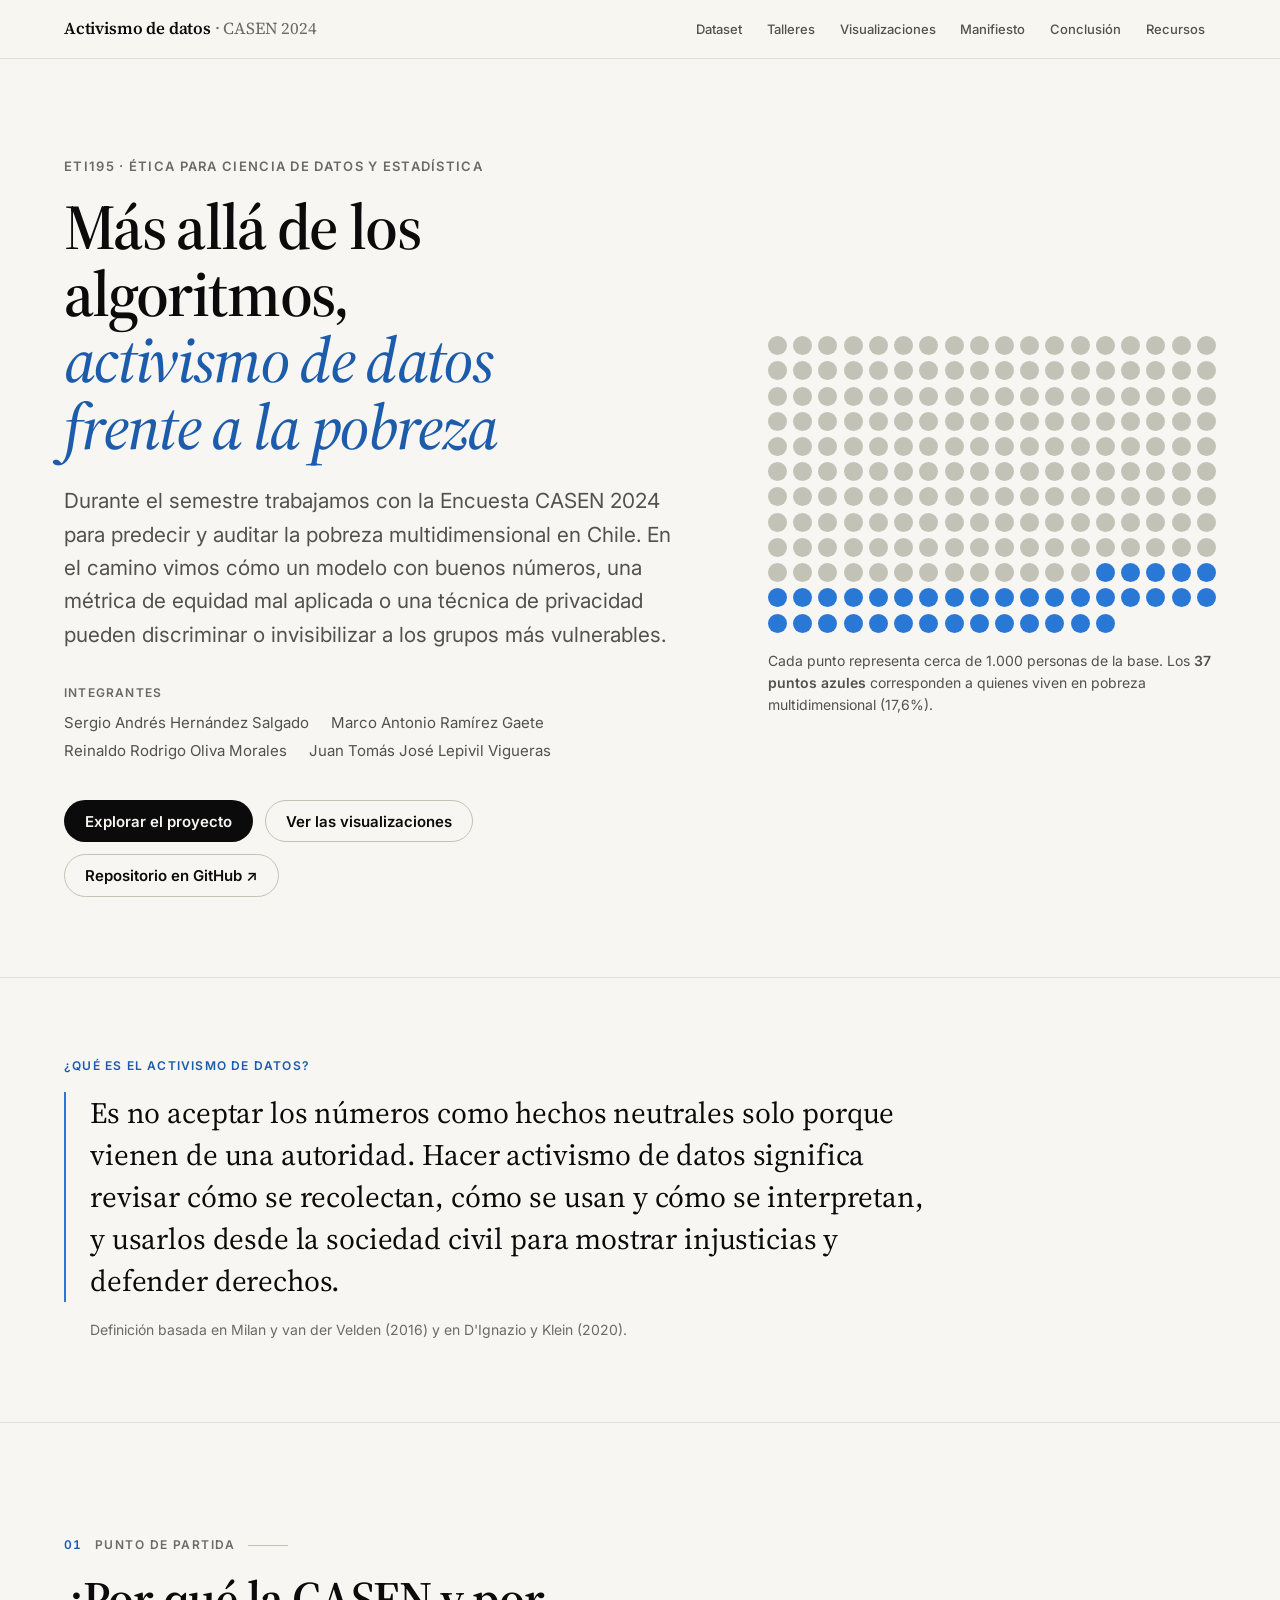
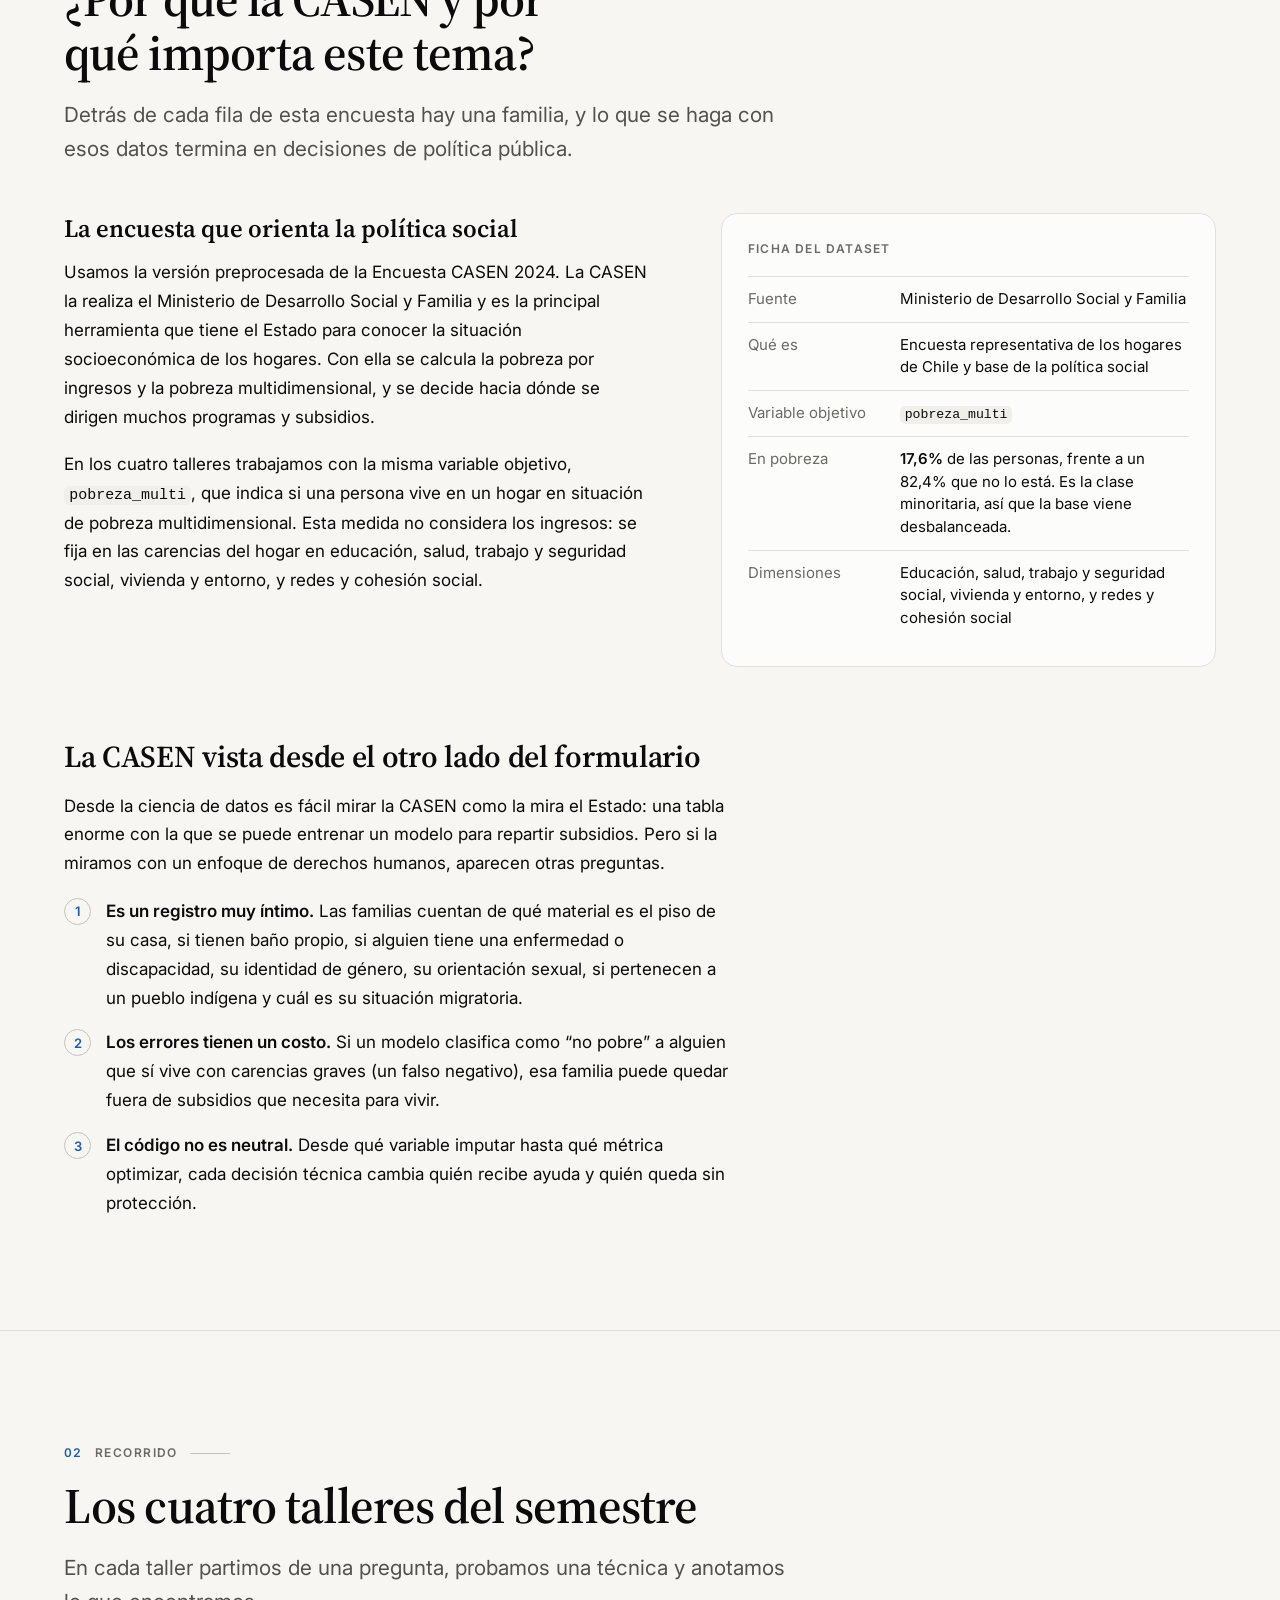
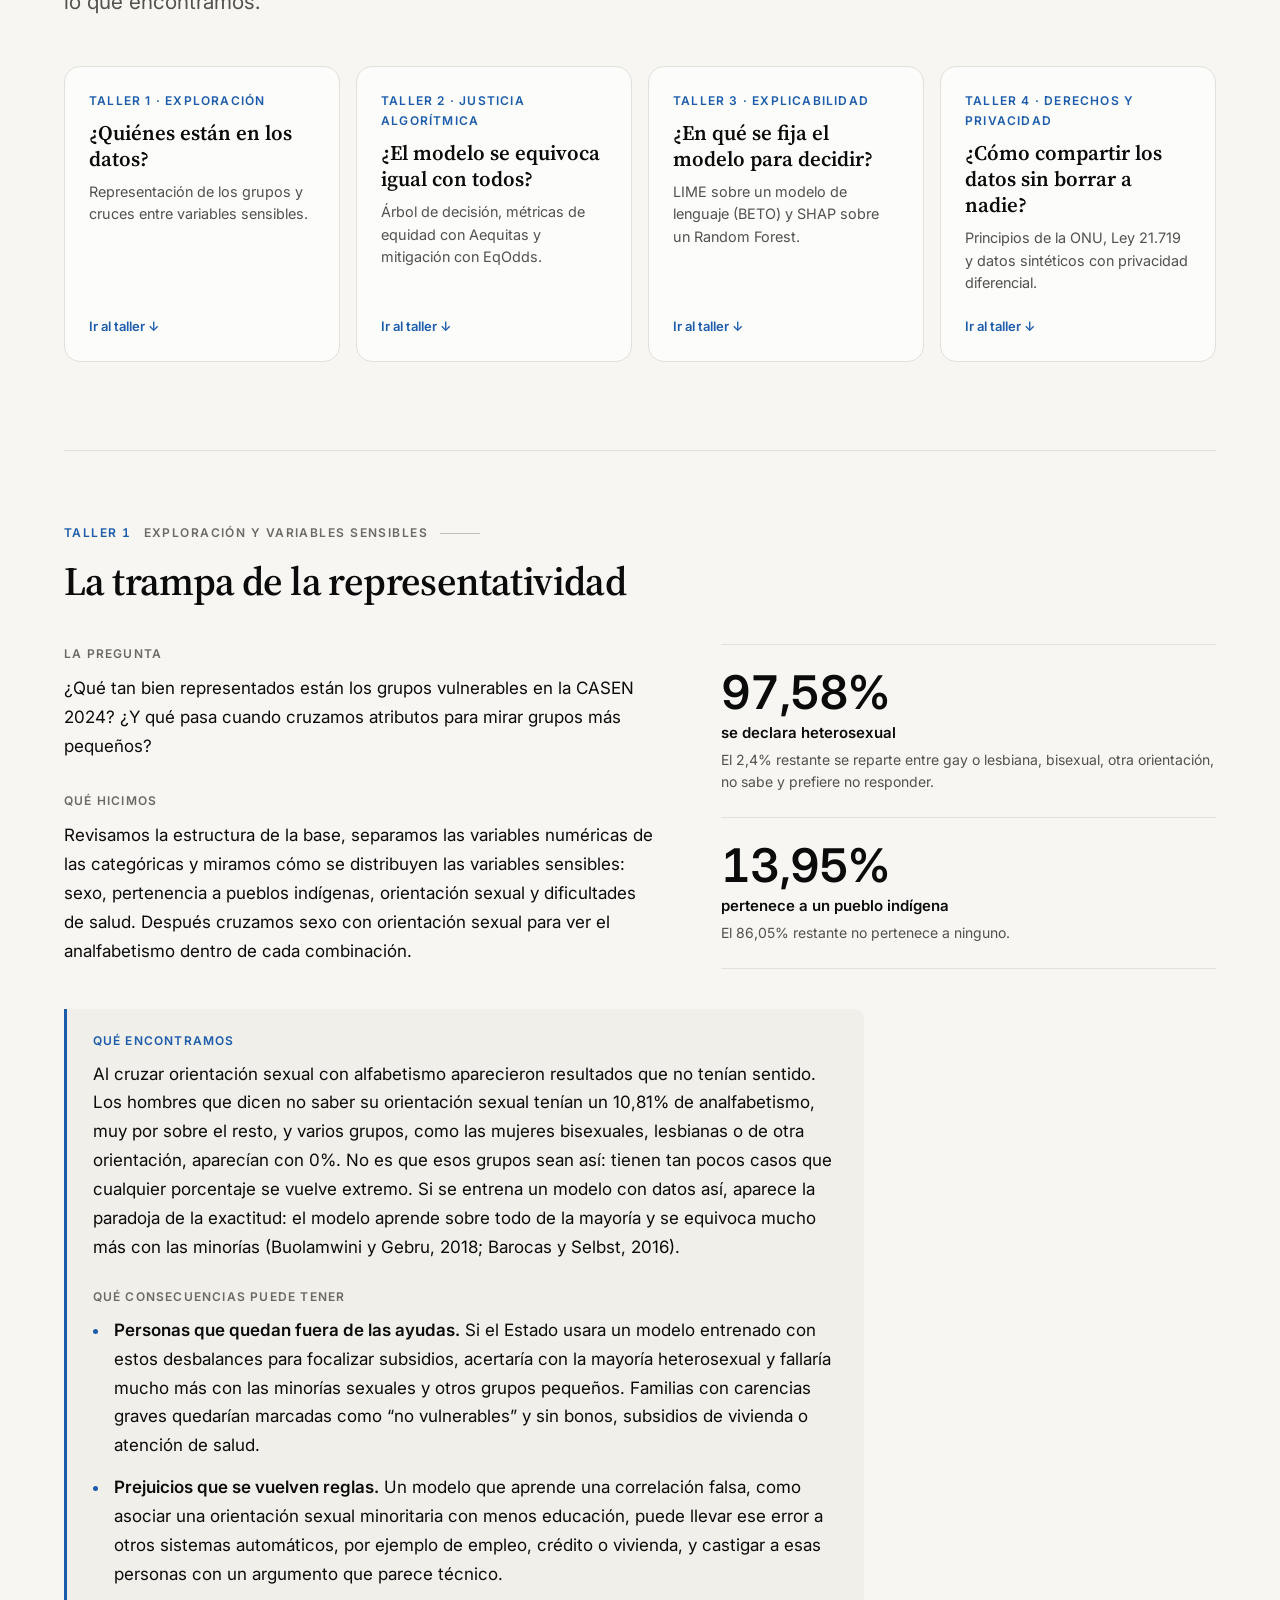
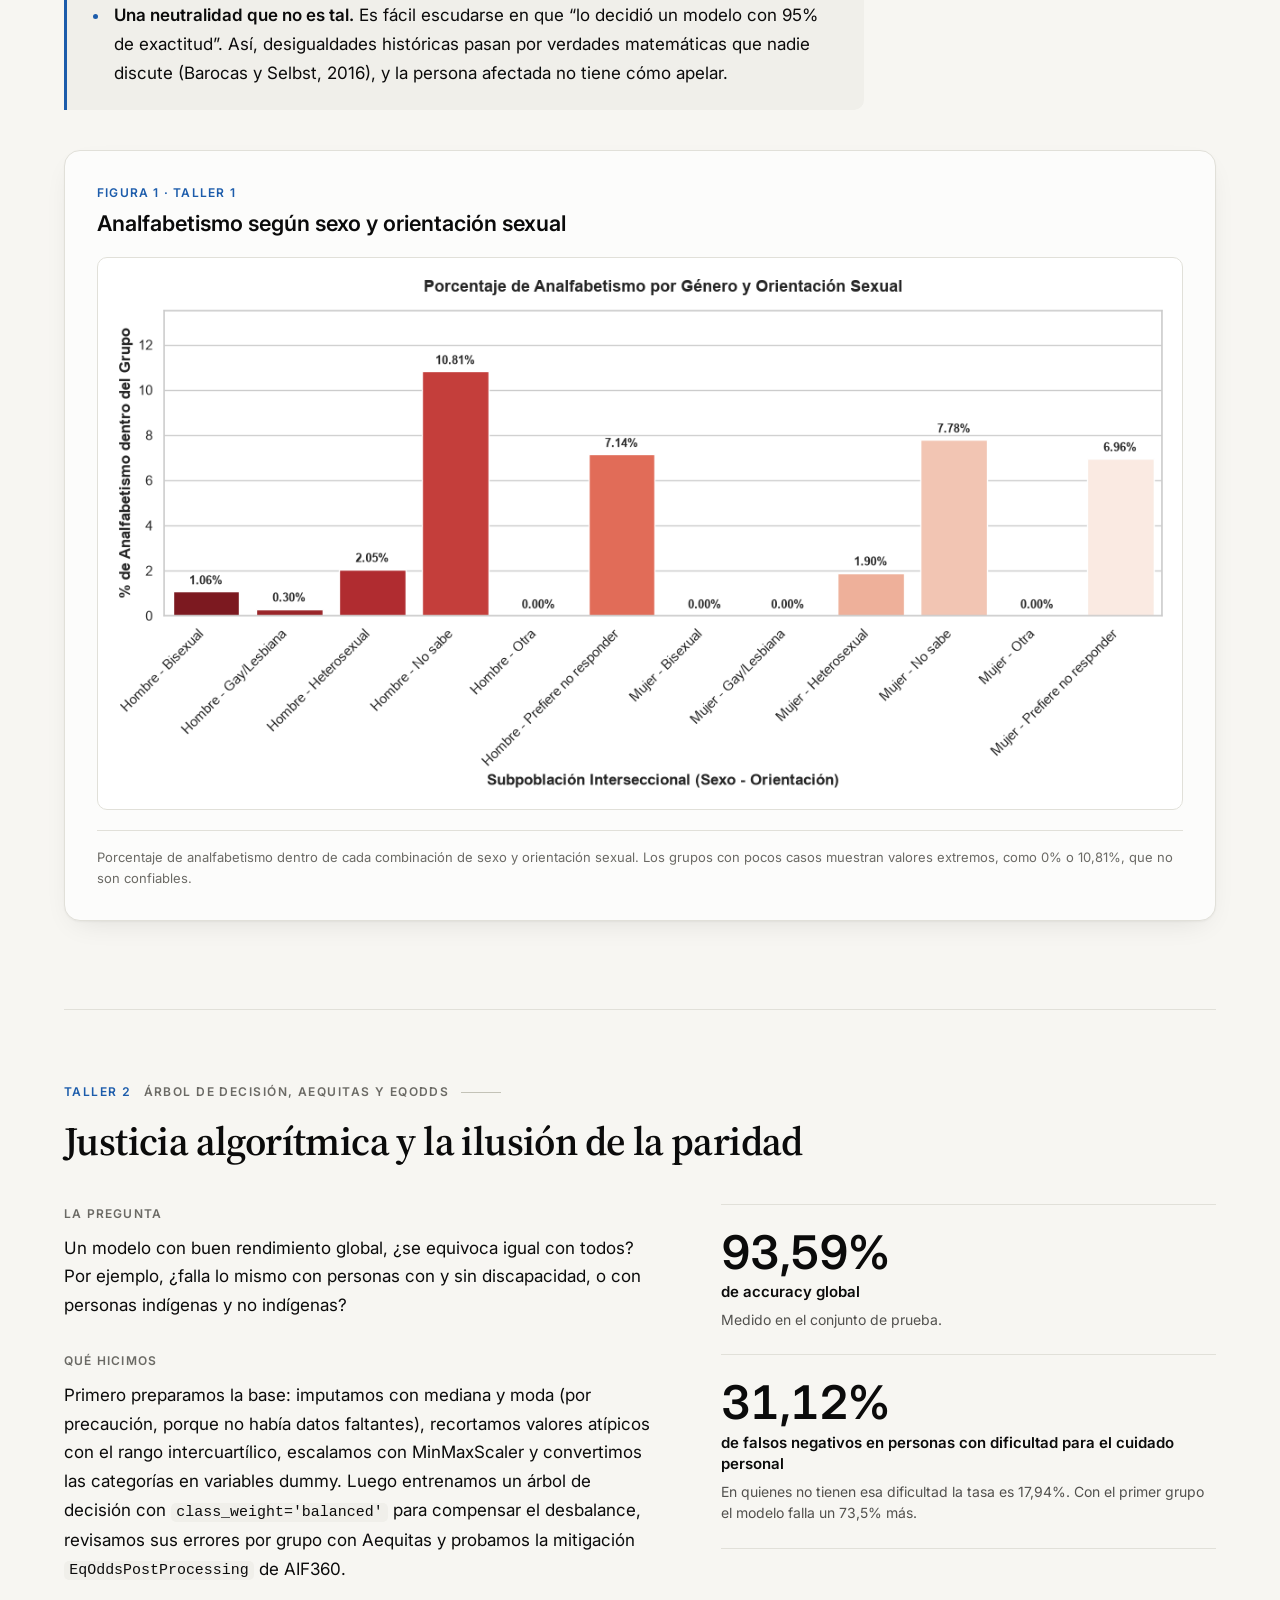
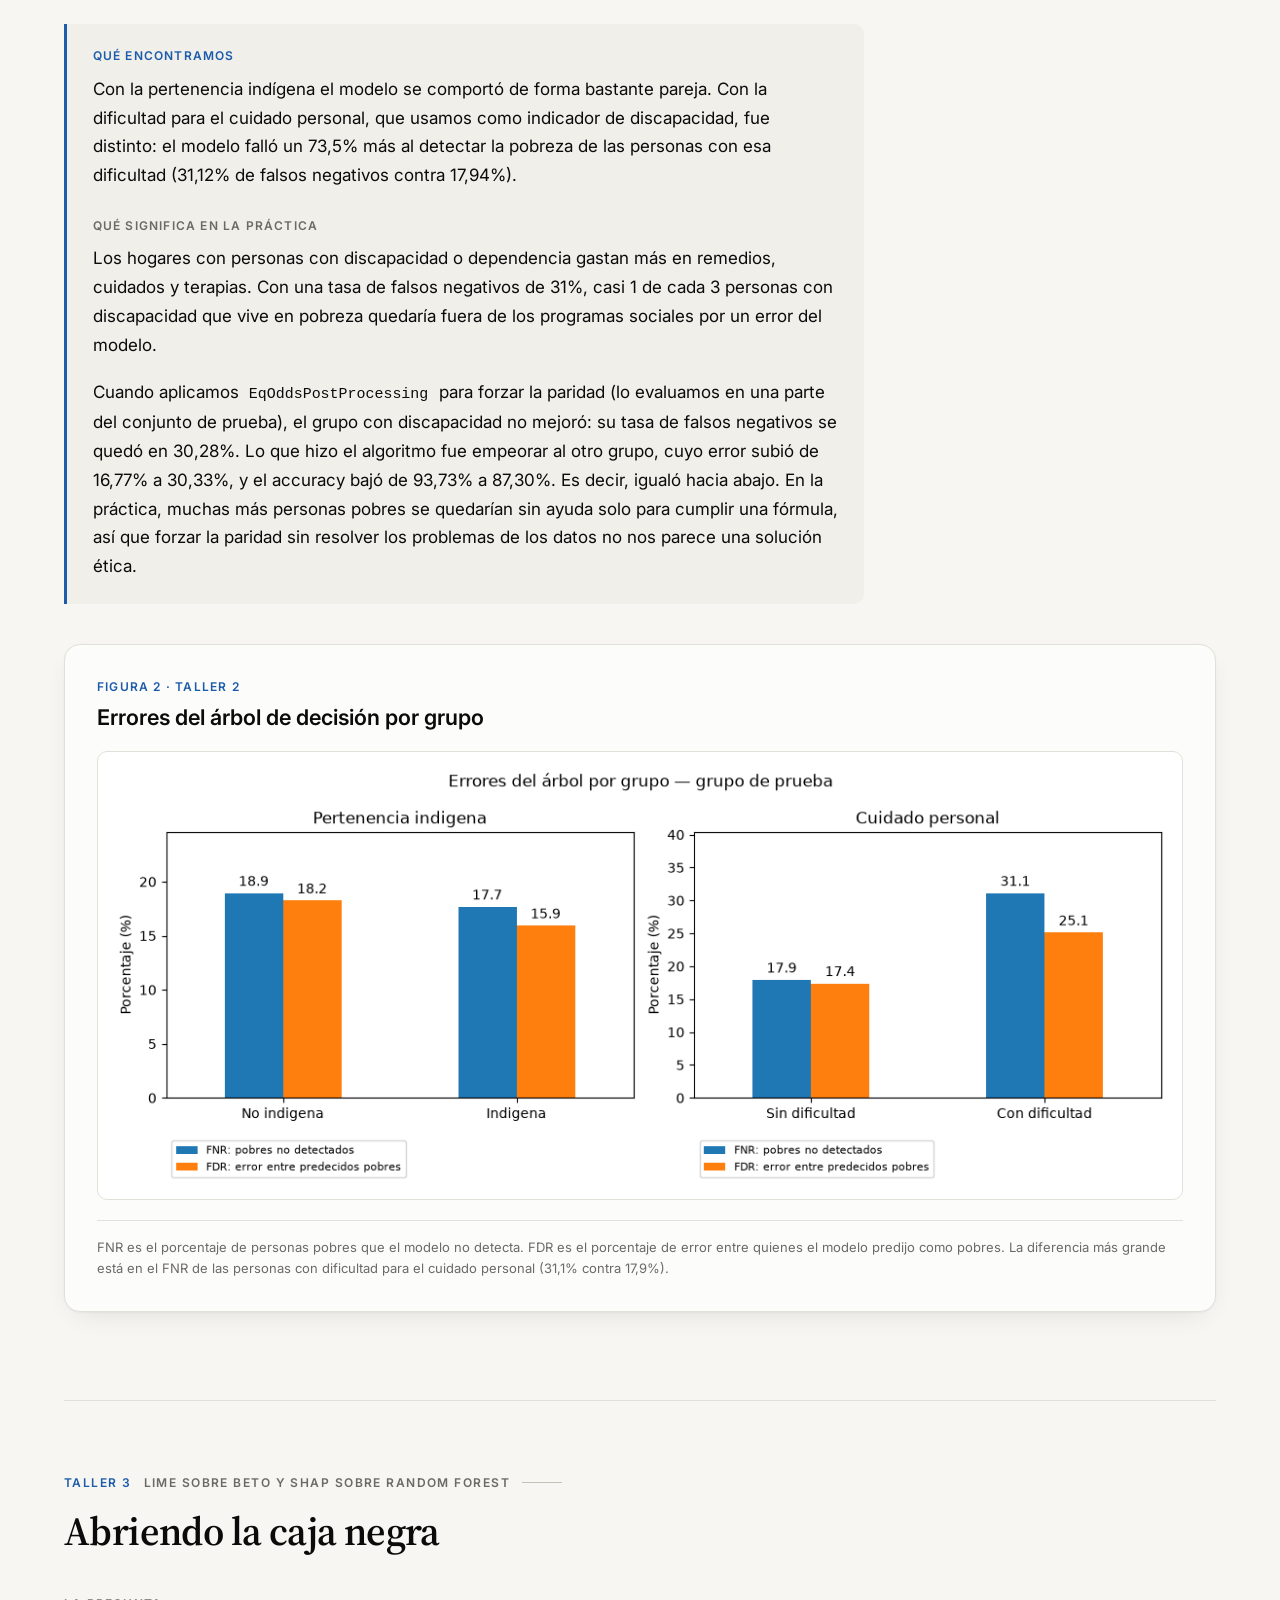
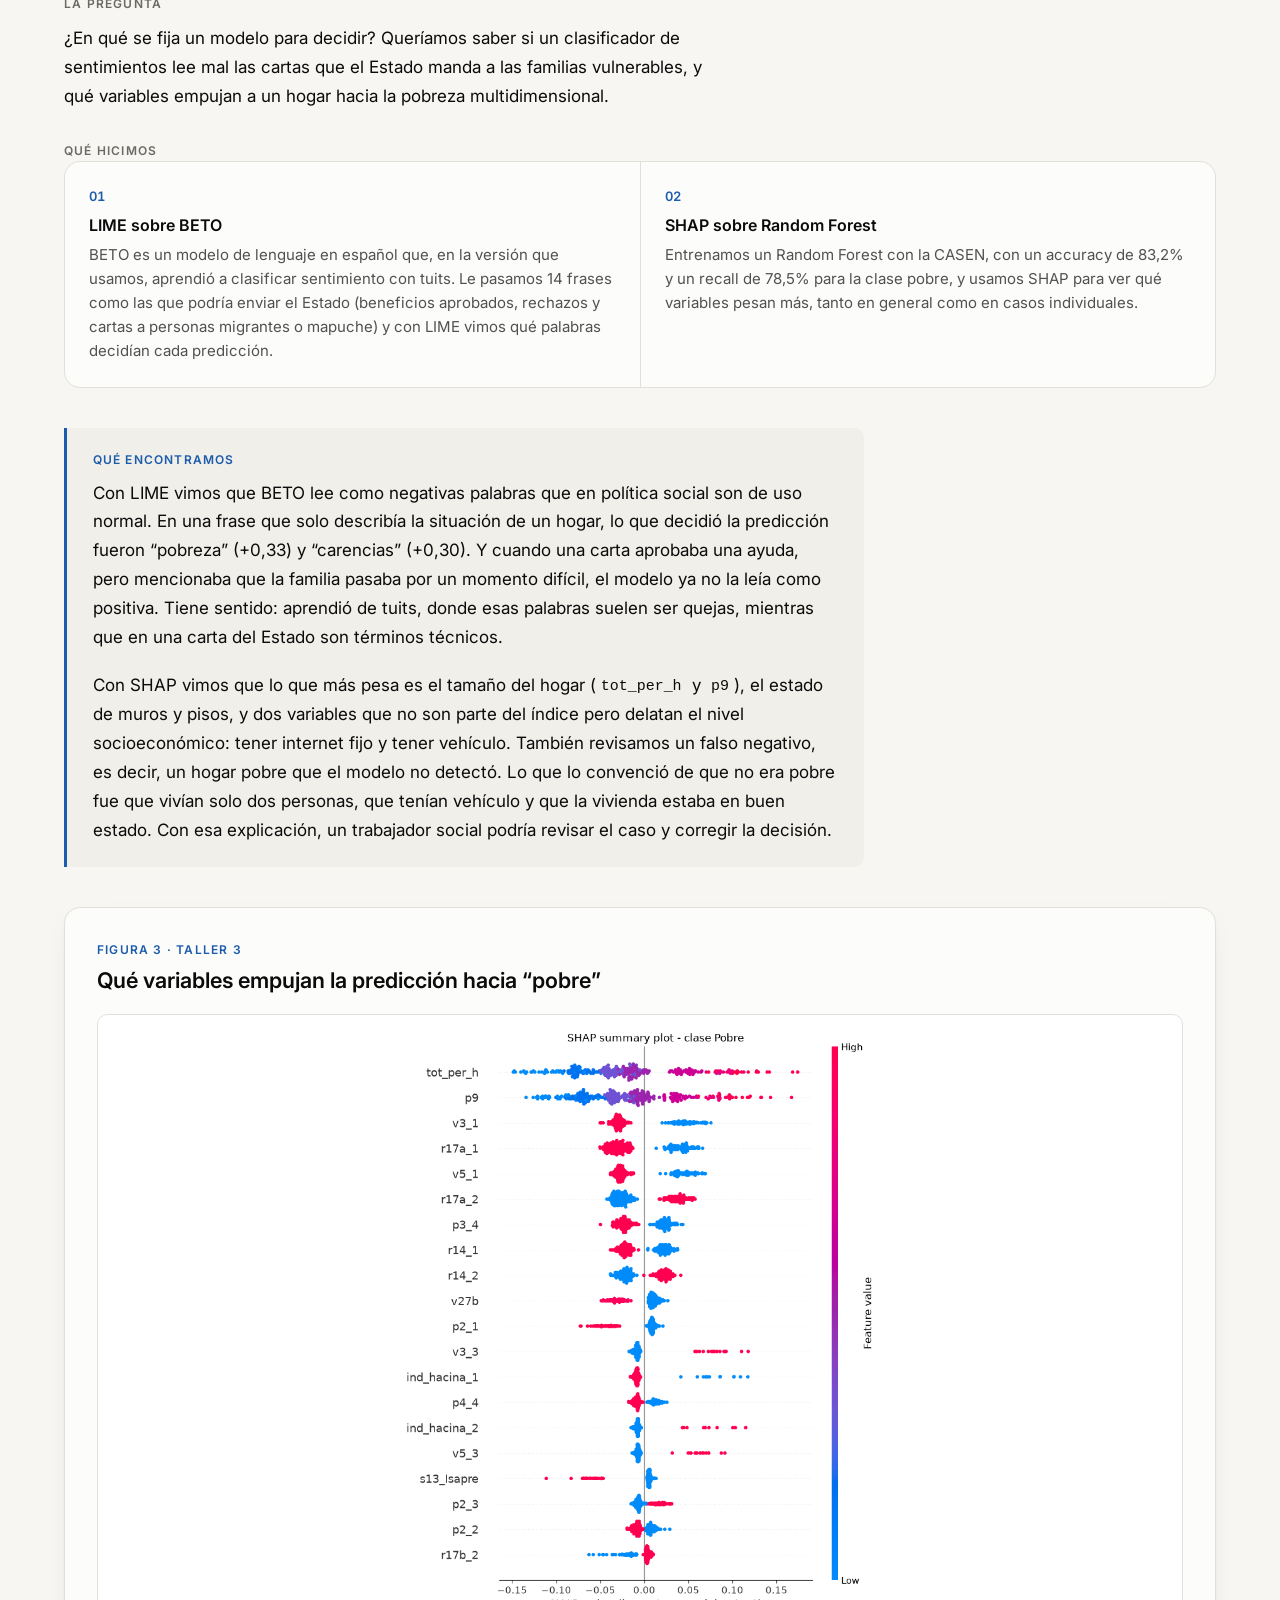
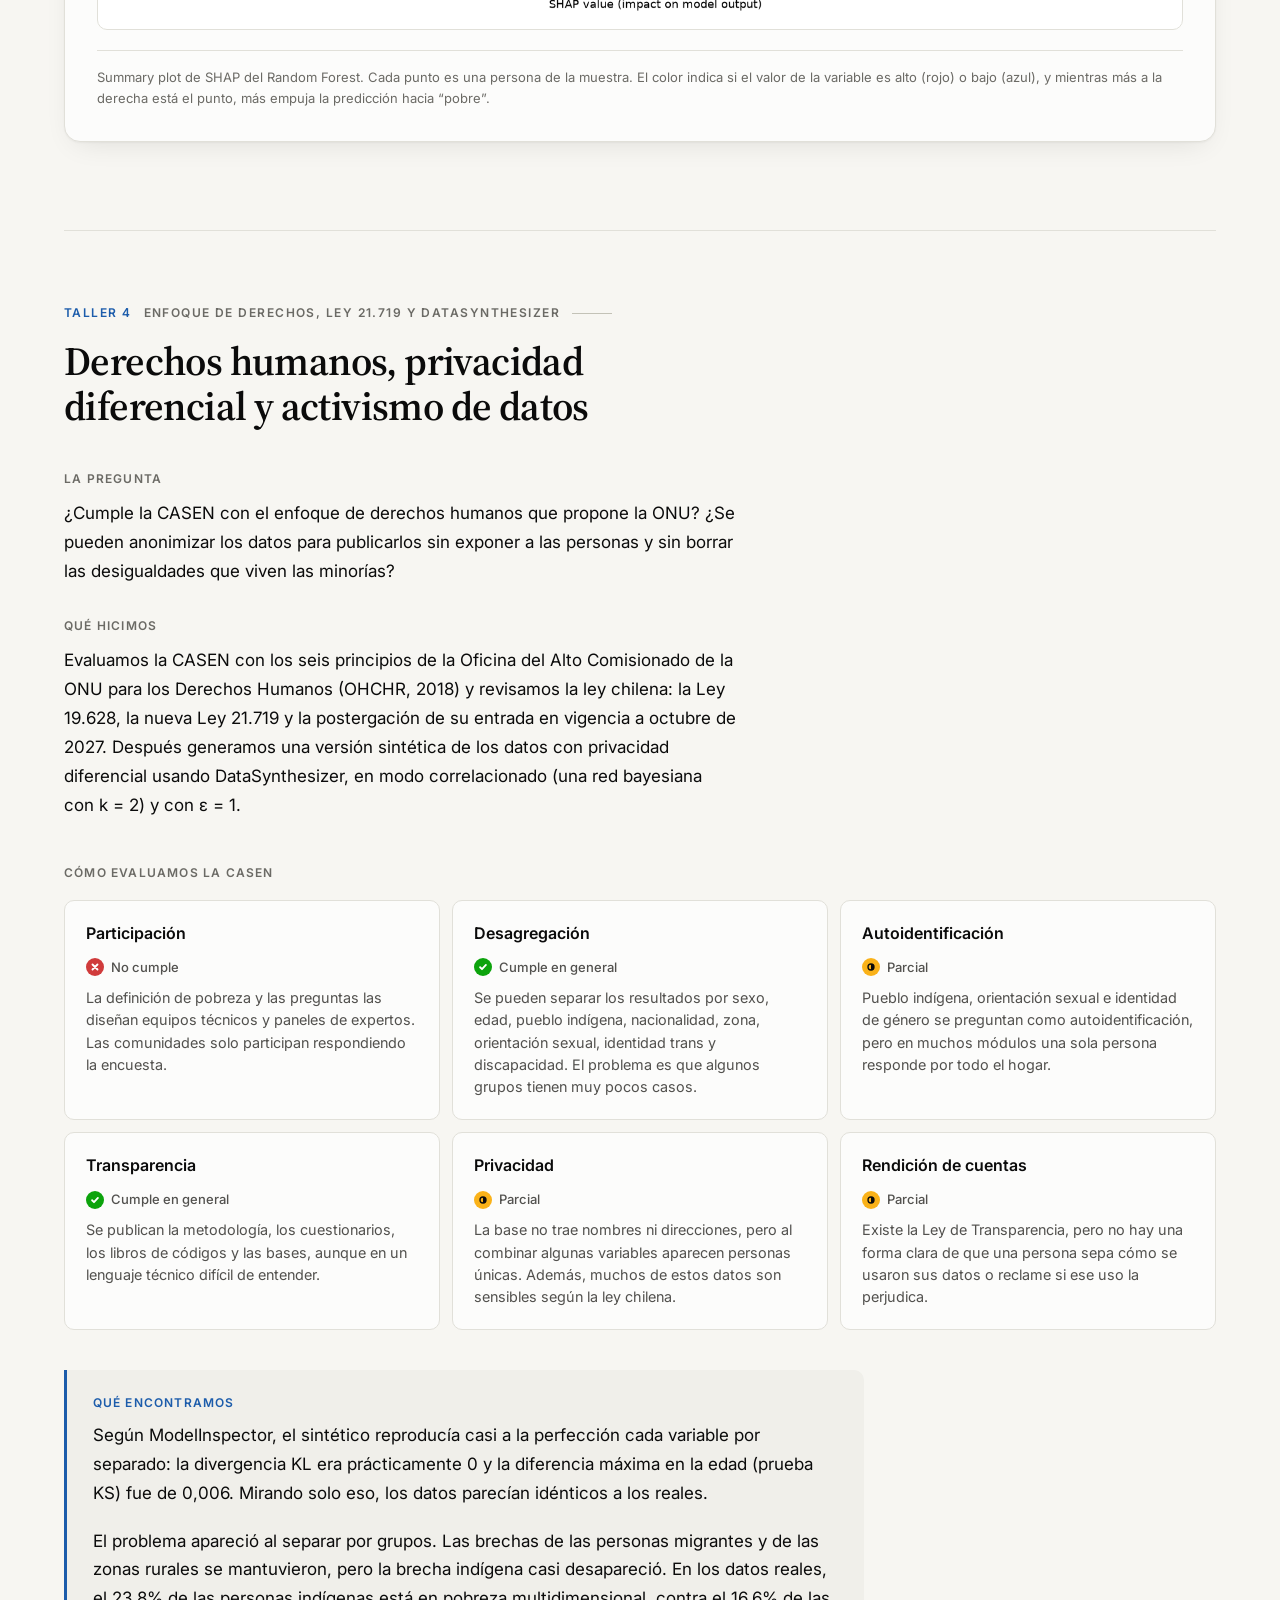
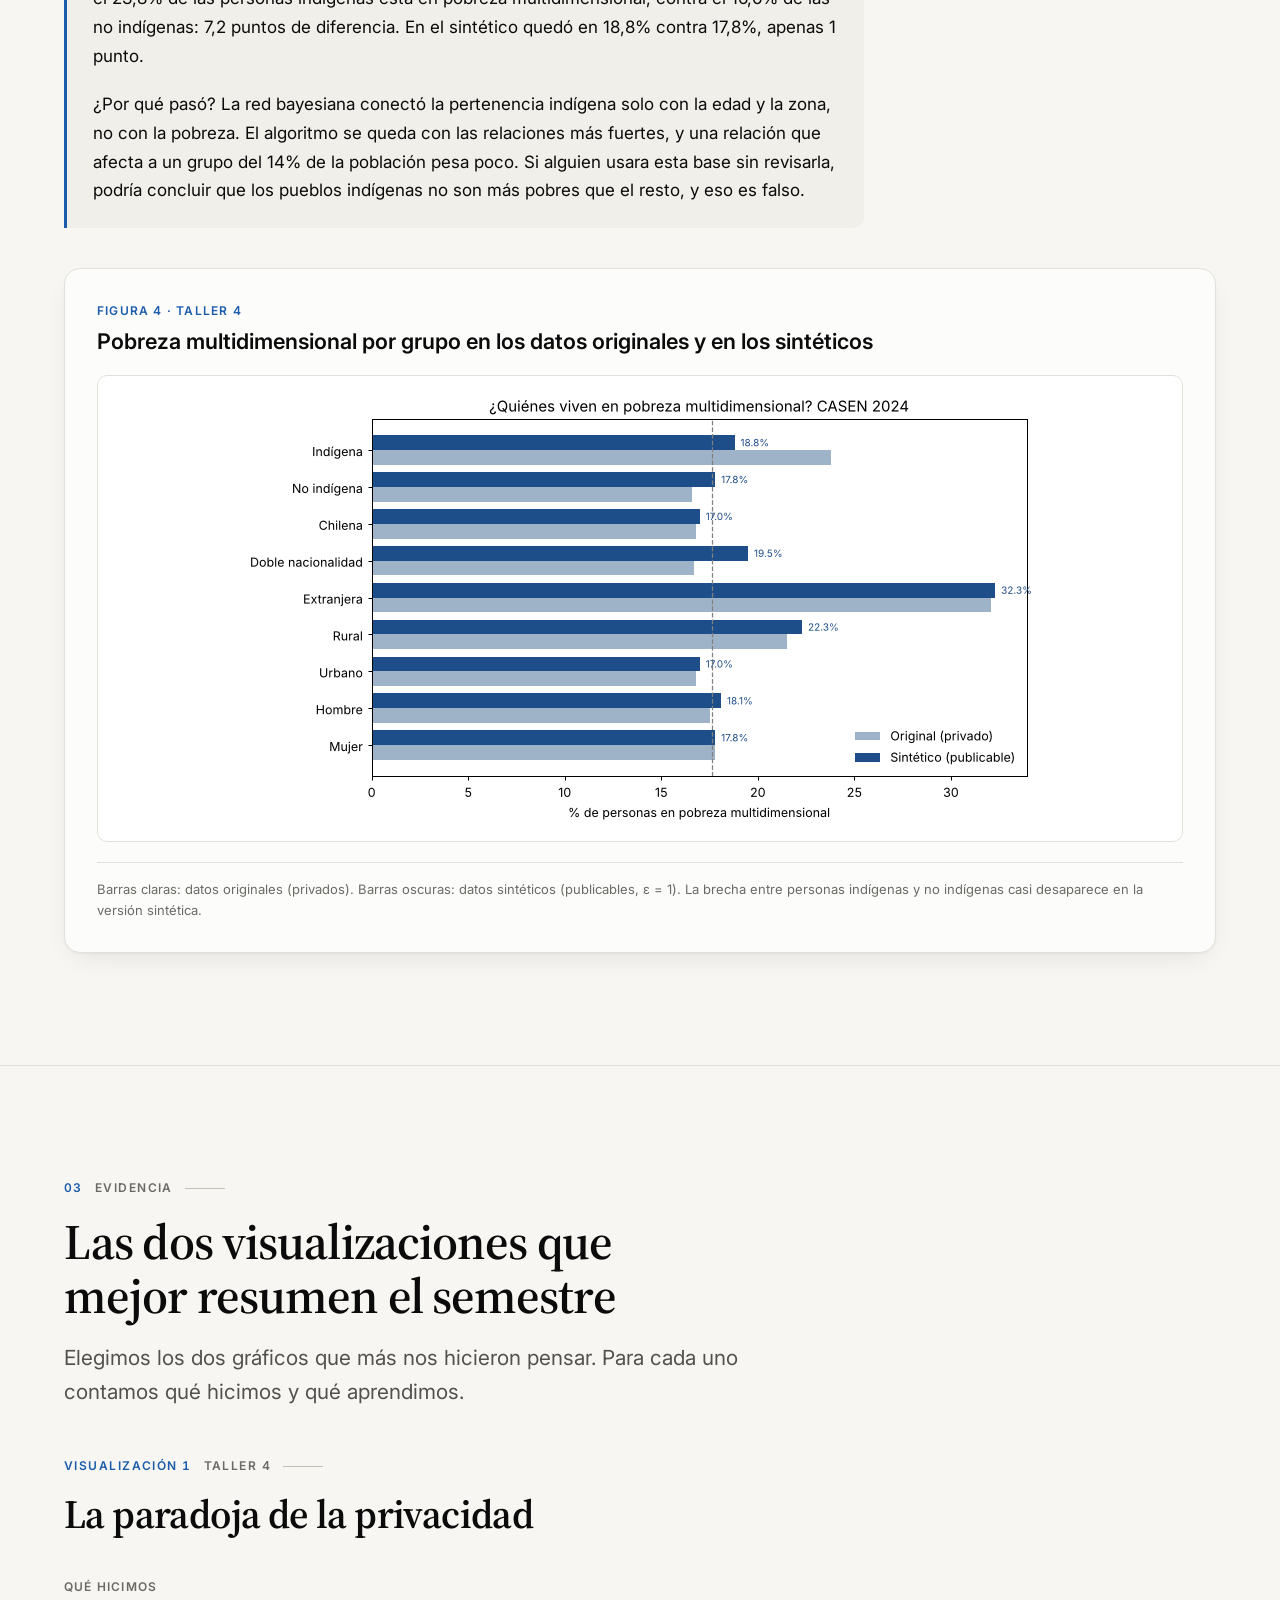
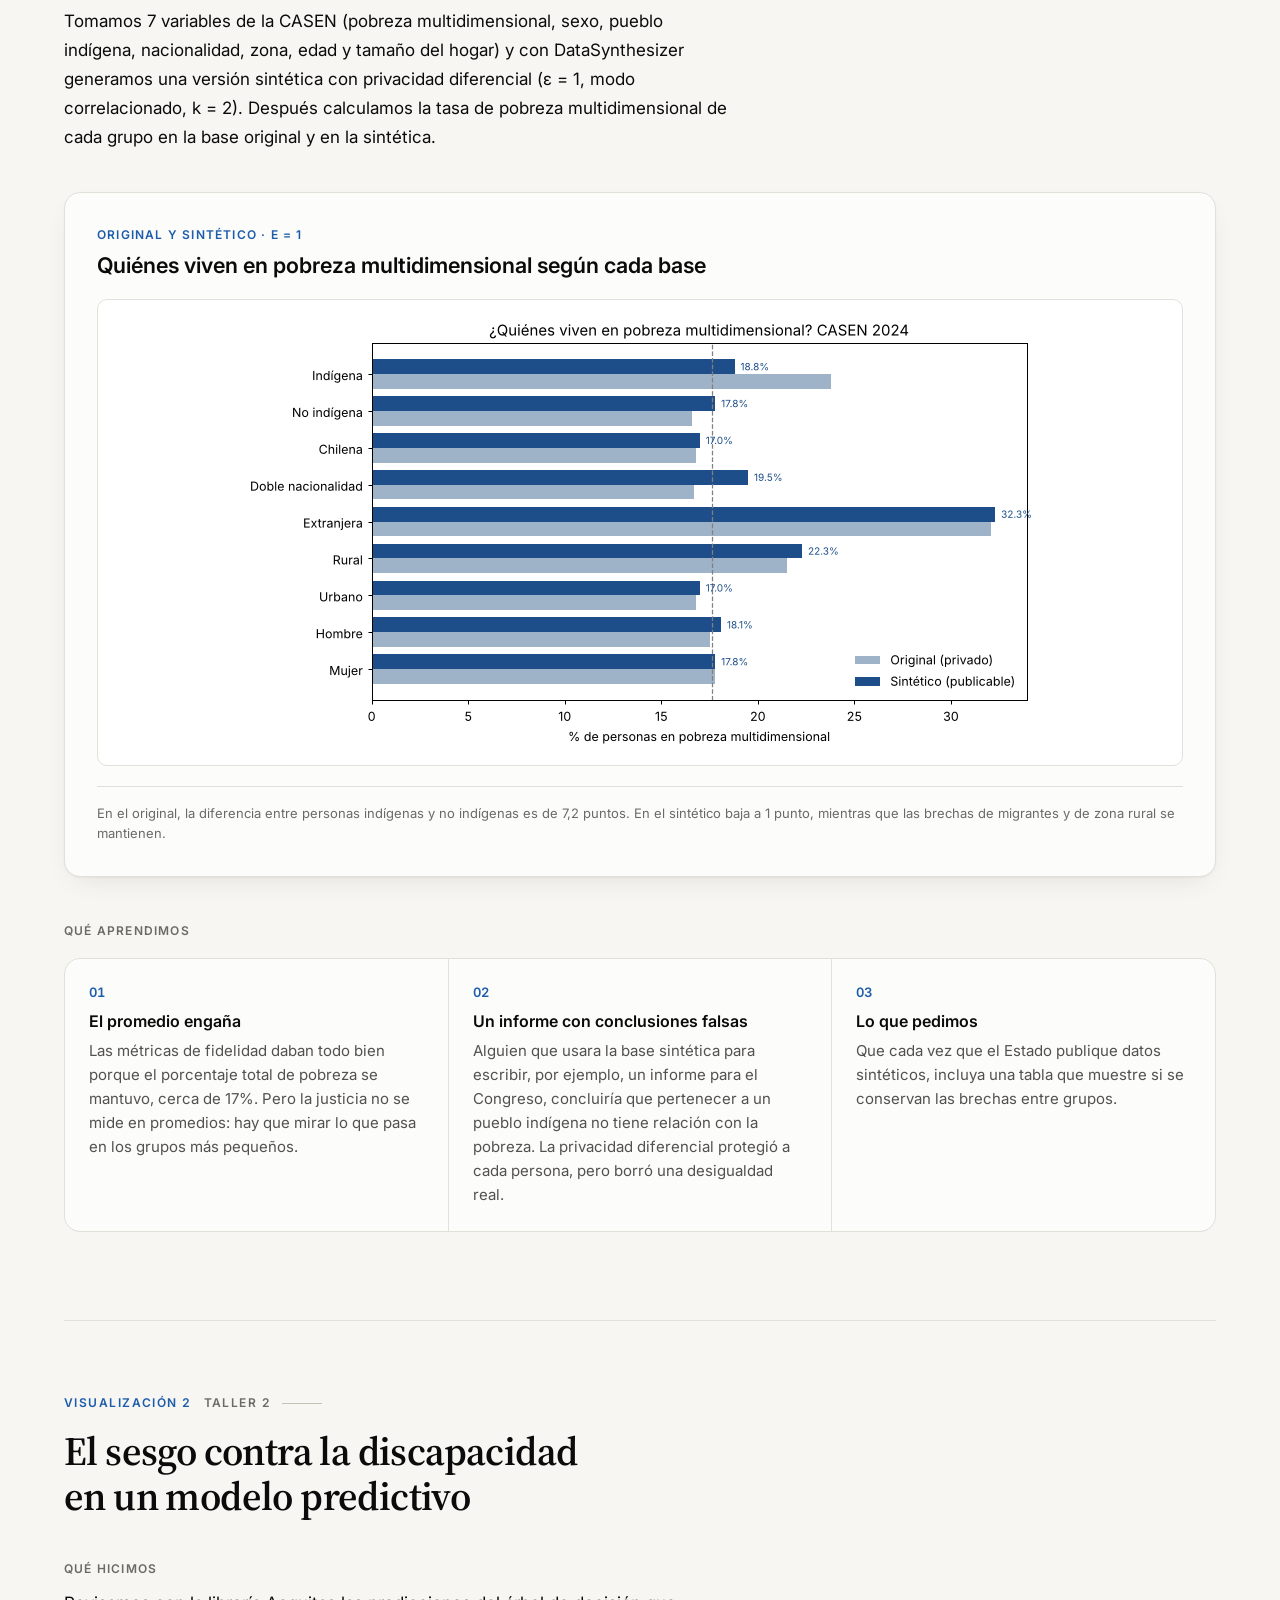
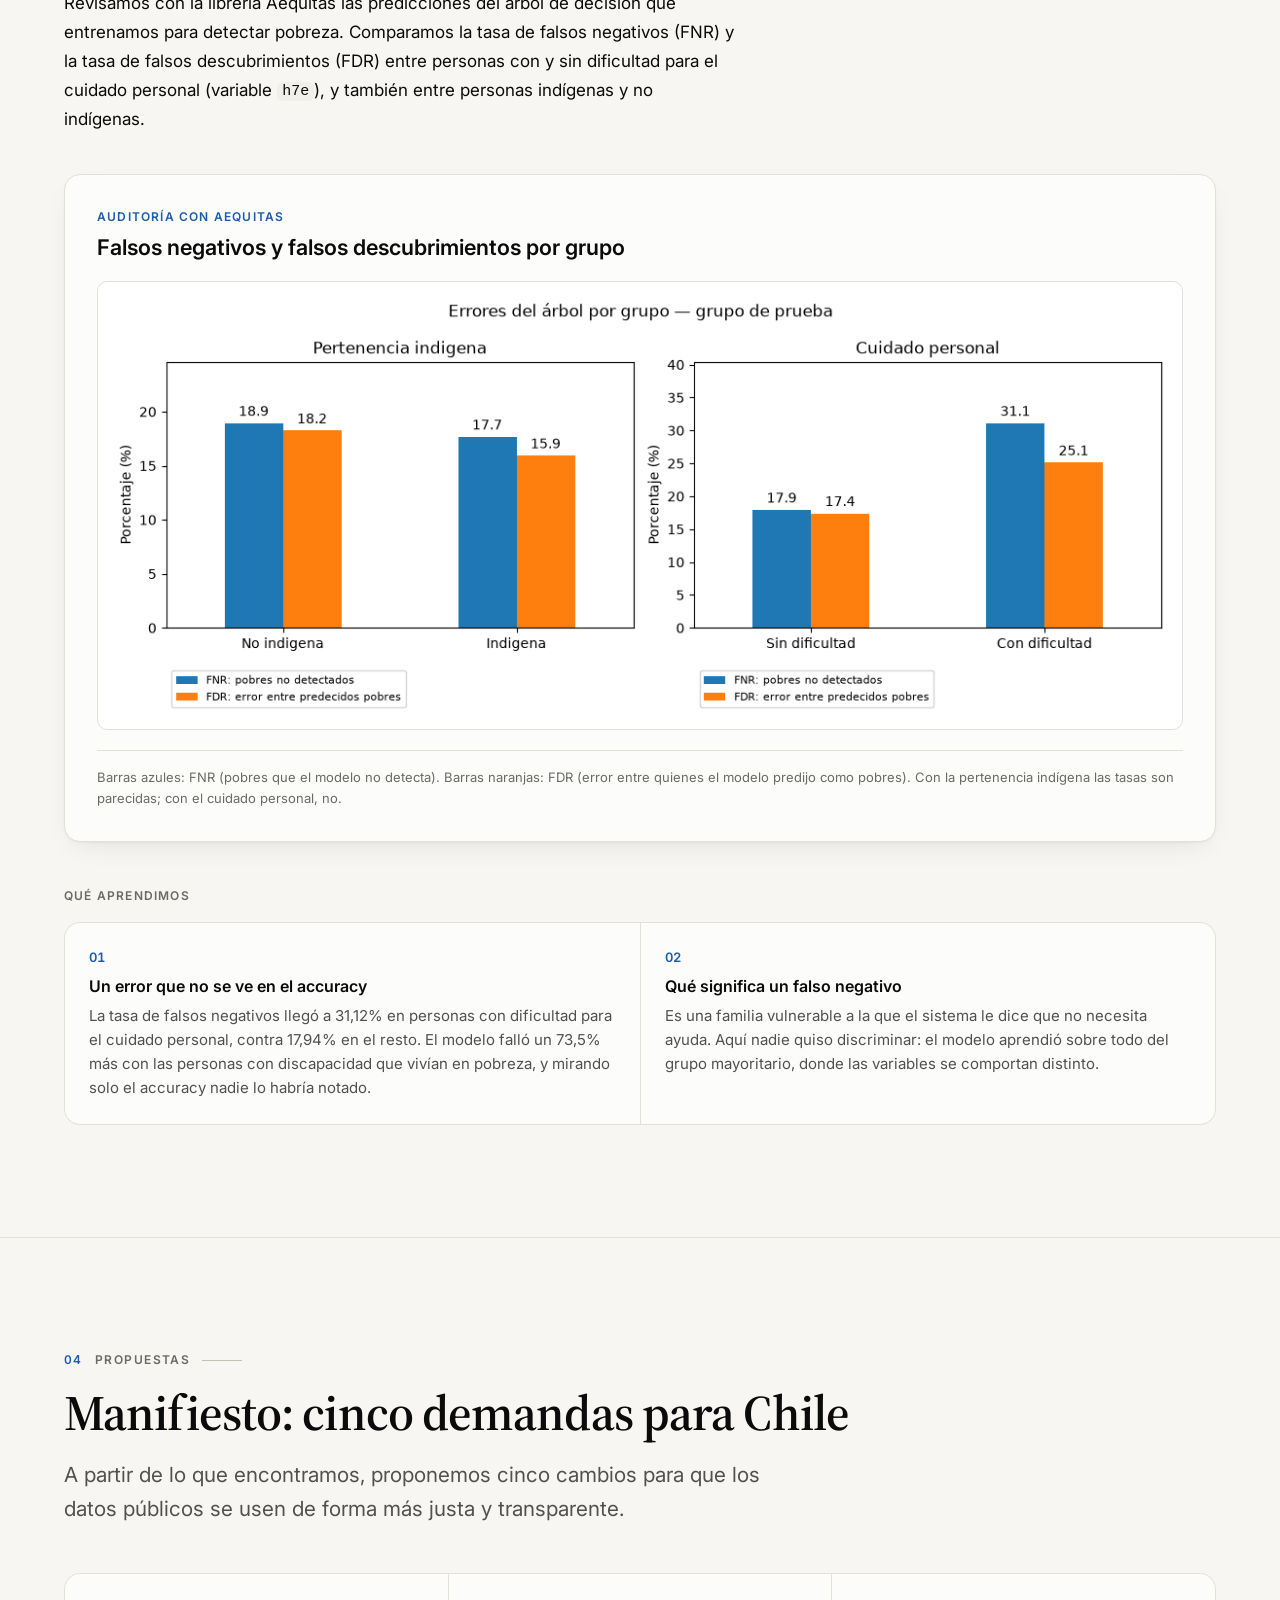
==== commit d7e553df: "Agrego cambio de estilo página + interacciones javascript" ====
--- a/index.html
+++ b/index.html
@@ -3,568 +3,788 @@
 <head>
   <meta charset="UTF-8">
   <meta name="viewport" content="width=device-width, initial-scale=1.0">
-  <title>Activismo de Datos: Pobreza Multidimensional en la CASEN 2024 | ETI195</title>
-  <meta name="description" content="Proyecto final de activismo de datos sobre la Encuesta CASEN 2024. Auditoría ética, sesgos algorítmicos, explicabilidad y derechos humanos. Curso ETI195.">
+  <title>Activismo de datos y pobreza multidimensional | CASEN 2024</title>
+  <meta name="description" content="Proyecto del curso ETI195 con la Encuesta CASEN 2024: revisamos sesgos, explicabilidad, privacidad y derechos humanos al predecir la pobreza multidimensional en Chile.">
+  <meta name="theme-color" content="#f7f6f2">
+  <link rel="icon" href="data:image/svg+xml,%3Csvg xmlns='http://www.w3.org/2000/svg' viewBox='0 0 32 32'%3E%3Crect width='32' height='32' rx='8' fill='%231c5cab'/%3E%3Cg fill='%23fff'%3E%3Ccircle cx='10.5' cy='10.5' r='3.2'/%3E%3Ccircle cx='21.5' cy='10.5' r='3.2' opacity='.45'/%3E%3Ccircle cx='10.5' cy='21.5' r='3.2' opacity='.45'/%3E%3Ccircle cx='21.5' cy='21.5' r='3.2' opacity='.45'/%3E%3C/g%3E%3C/svg%3E">
+  <script>
+    document.documentElement.classList.add('js');
+  </script>
+
+  <!--  TipografíaS -->
+  <link rel="preconnect" href="https://fonts.googleapis.com">
+  <link rel="preconnect" href="https://fonts.gstatic.com" crossorigin>
+  <link rel="stylesheet" href="https://fonts.googleapis.com/css2?family=Inter:wght@400;500;600;700&family=Source+Serif+4:ital,opsz,wght@0,8..60,400..700;1,8..60,400..700&display=swap">
+
+  <!-- Estilos css-->
   <link rel="stylesheet" href="styles.css">
 </head>
 <body>
-
-  <!-- Encabezado y Navegación -->
-  <header class="site-header">
-    <div class="nav-container">
-      <a href="#" class="brand">
-        📊 Activismo de Datos <span class="tag">CASEN 2024</span>
-      </a>
-      <nav class="main-nav">
-        <a href="#contexto">Dataset</a>
-        <a href="#talleres">Talleres</a>
-        <a href="#visualizaciones">Visualizaciones Clave</a>
-        <a href="#activismo">Manifiesto</a>
-        <a href="#conclusiones">Conclusiones</a>
-        <a href="#descargas" class="btn-nav">Recursos & PDF</a>
+  <a class="saltar" href="#contenido">Saltar al contenido</a>
+
+  <!-- BARRA NAVEGACIÓN SUPERIOR -->
+  <header class="barra-sitio">
+    <div class="contenedor barra-sitio-interior">
+      <a class="marca" href="#inicio">Activismo de datos<span class="marca-sub"> · CASEN 2024</span></a>
+      <nav class="nav" aria-label="Secciones del sitio">
+        <ul class="nav-lista">
+          <li><a href="#contexto">Dataset</a></li>
+          <li><a href="#talleres">Talleres</a></li>
+          <li><a href="#visualizaciones">Visualizaciones</a></li>
+          <li><a href="#activismo">Manifiesto</a></li>
+          <li><a href="#conclusiones">Conclusión</a></li>
+          <li><a href="#descargas">Recursos</a></li>
+        </ul>
       </nav>
     </div>
+    <div class="progreso" aria-hidden="true"></div>
   </header>
 
-  <!-- Hero Section -->
-  <header class="hero">
-    <div class="hero-inner">
-      <div class="hero-badge">ETI195 • Ética para Ciencia de Datos y Estadística</div>
-      <h1>Más Allá de los Algoritmos: Activismo de Datos frente a la Pobreza Multidimensional en Chile</h1>
-      <p class="lead">
-        Una auditoría ética, empírica y computacional sobre la <strong>Encuesta CASEN 2024</strong>: cómo los modelos predictivos, las métricas ciegas de equidad y los algoritmos de privacidad pueden invisibilizar o discriminar a las poblaciones más vulnerables del país.
-      </p>
-
-      <div class="team-pill-list">
-        <span class="team-pill">Sergio Andrés Hernández Salgado</span>
-        <span class="team-pill">Marco Antonio Ramírez Gaete</span>
-        <span class="team-pill">Reinaldo Rodrigo Oliva Morales</span>
-        <span class="team-pill">Juan Tomás José Lepivil Vigueras</span>
-      </div>
-
-      <div class="hero-actions">
-        <a href="#contexto" class="btn-primary">Explorar Proyecto</a>
-        <a href="#visualizaciones" class="btn-secondary">Ver Visualizaciones</a>
-        <a href="https://github.com/SergioHdezDC/Taller_ETI195_Casen2024" target="_blank" rel="noopener noreferrer" class="btn-secondary">Repositorio GitHub ↗</a>
-      </div>
-    </div>
-  </header>
-
-  <!-- Contenedor Principal -->
-  <main class="container">
-
-    <!-- Cita Inspiradora de Activismo de Datos -->
-    <div class="callout callout-activism">
-      <div class="callout-title">¿Qué es el Activismo de Datos?</div>
-      <p>
-        <em>"El activismo de datos consiste en tomar una postura activa frente a la recolección, uso e interpretación de datos masivos. No acepta los números como hechos neutros u objetivos dados por una autoridad, sino que los audita, los cuestiona y los utiliza desde la sociedad civil para visibilizar injusticias y defender derechos fundamentales."</em> 
-        <br><small>— Inspirado en Stefania Milan & Lonneke van der Velden (2016) y Catherine D'Ignazio & Lauren Klein (<em>Data Feminism</em>, 2020).</small>
-      </p>
-    </div>
-
-    <!-- SECCIÓN 1: El Dataset y Relevancia Ética -->
-    <section id="contexto">
-      <div class="section-header">
-        <span class="section-tag">Punto de Partida</span>
-        <h2 class="section-title">1. ¿Por qué la Encuesta CASEN y por qué este tema importa?</h2>
-        <p class="section-desc">Detrás de cada fila en un dataset socioeconómico hay vidas humanas, carencias críticas y decisiones de política pública.</p>
-      </div>
-
-      <div class="card">
-        <h3 class="card-title">El instrumento rector de la política social en Chile</h3>
-        <p>
-          Para este proyecto seleccionamos el <strong>dataset preprocesado de la Encuesta CASEN 2024</strong>, administrado periódicamente por el <strong>Ministerio de Desarrollo Social y Familia (MDSF)</strong>. La CASEN es el principal instrumento del Estado chileno para diagnosticar las condiciones socioeconómicas de la población, calcular la pobreza por ingresos y la pobreza multidimensional, y focalizar programas y subsidios sociales.
-        </p>
-        <p>
-          En nuestros cuatro talleres nos enfocamos en predecir y auditar la variable objetivo <code>pobreza_multi</code> (hogar en situación de <strong>Pobreza Multidimensional</strong>). Esta dimensión evalúa privaciones no solo monetarias, sino en educación, salud, trabajo, vivienda y entorno, así como en redes y cohesión social.
-        </p>
-
-        <div class="stat-grid">
-          <div class="stat-card">
-            <div class="stat-number">CASEN 2024</div>
-            <div class="stat-label">Dataset Oficial</div>
-            <div class="stat-desc">Encuesta representativa de hogares chilenos, base de las políticas sociales.</div>
-          </div>
-          <div class="stat-card alert">
-            <div class="stat-number">17.6%</div>
-            <div class="stat-label">Pobreza Multidimensional</div>
-            <div class="stat-desc">Etiqueta positiva minoritaria (desbalance 82.4% no pobre vs 17.6% pobre).</div>
-          </div>
-          <div class="stat-card">
-            <div class="stat-number">5 Dimensiones</div>
-            <div class="stat-label">Carencias Reales</div>
-            <div class="stat-desc">Educación, salud, vivienda/entorno, trabajo/seguridad social y redes.</div>
-          </div>
+  <main id="contenido">
+
+    <!-- PORTADA -->
+    <section id="inicio" class="portada" aria-labelledby="titulo-principal">
+      <div class="contenedor">
+        <div class="portada-grid">
+          <div class="portada-texto">
+            <p class="sobretitulo">ETI195 · Ética para Ciencia de Datos y Estadística</p>
+            <h1 id="titulo-principal">Más allá de los algoritmos,<span class="solo-lectores">:</span> <em>activismo de datos frente a la pobreza</em></h1>
+            <p class="entradilla">Durante el semestre trabajamos con la Encuesta CASEN 2024 para predecir y auditar la pobreza multidimensional en Chile. En el camino vimos cómo un modelo con buenos números, una métrica de equidad mal aplicada o una técnica de privacidad pueden discriminar o invisibilizar a los grupos más vulnerables.</p>
+            <!-- Integrantes -->
+            <p class="autores-titulo">Integrantes</p>
+            <ul class="autores">
+              <li>Sergio Andrés Hernández Salgado</li>
+              <li>Marco Antonio Ramírez Gaete</li>
+              <li>Reinaldo Rodrigo Oliva Morales</li>
+              <li>Juan Tomás José Lepivil Vigueras</li>
+            </ul>
+
+            <div class="acciones">
+              <a class="boton boton-primario" href="#contexto">Explorar el proyecto</a>
+              <a class="boton boton-secundario" href="#visualizaciones">Ver las visualizaciones</a>
+              <a class="boton boton-secundario" href="https://github.com/SergioHdezDC/Taller_ETI195_Casen2024" target="_blank" rel="noopener noreferrer">Repositorio en GitHub ↗</a>
+            </div>
+          </div>
+
+          <!-- Matriz de puntos -->
+          <figure class="portada-figura">
+            <div class="puntos" id="puntos" role="img" aria-label="Matriz de 212 puntos; 37 puntos destacados representan a las personas en pobreza multidimensional"></div>
+            <figcaption>Cada punto representa cerca de 1.000 personas de la base. Los <strong>37 puntos azules</strong> corresponden a quienes viven en pobreza multidimensional (17,6%).</figcaption>
+          </figure>
         </div>
-
-        <h3 class="card-title" style="margin-top: 1.5rem;">La perspectiva ética: La CASEN desde el otro lado del formulario</h3>
-        <p>
-          Normalmente, la ciencia de datos observa la CASEN desde la óptica del Estado: una matriz optimizable para clasificar subsidios. Sin embargo, cuando se adopta un <strong>enfoque de derechos humanos</strong>, la perspectiva cambia radicalmente:
-        </p>
-        <ul>
-          <li><strong>Un registro íntimo de la vida privada:</strong> Las familias entregan detalles sensibles sobre el material de sus pisos, si tienen baño exclusivo, si padecen enfermedades o discapacidades, su identidad de género y orientación sexual, su pertenencia a un pueblo indígena o su estatus migratorio.</li>
-          <li><strong>El peligro de la automatización desregulada:</strong> Si un modelo de Machine Learning clasifica a una persona como "no pobre" cuando en realidad sufre carencias graves (un <em>Falso Negativo</em>), esa familia queda automáticamente marginada de subsidios vitales para su subsistencia.</li>
-          <li><strong>La falsa neutralidad del código:</strong> No existen algoritmos apolíticos. Cada decisión —desde qué variable imputar hasta qué función de pérdida optimizar— tiene consecuencias distributivas concretas sobre quién recibe ayuda y quién queda desprotegido.</li>
+      </div>
+    </section>
+
+    <!-- QUÉ ES EL ACTIVISMO DE DATOS -->
+    <section class="definicion" aria-labelledby="titulo-definicion">
+      <div class="contenedor">
+        <div class="definicion-interior revelar">
+          <h2 class="definicion-titulo" id="titulo-definicion">¿Qué es el activismo de datos?</h2>
+          <p class="definicion-texto">Es no aceptar los números como hechos neutrales solo porque vienen de una autoridad. Hacer activismo de datos significa revisar cómo se recolectan, cómo se usan y cómo se interpretan, y usarlos desde la sociedad civil para mostrar injusticias y defender derechos.</p>
+          <p class="definicion-fuente">Definición basada en Milan y van der Velden (2016) y en D'Ignazio y Klein (2020).</p>
+        </div>
+      </div>
+    </section>
+
+    <!-- POR QUÉ ESCOGIMOS EL DATASET -->
+    <section id="contexto" class="seccion" aria-labelledby="titulo-contexto">
+      <div class="contenedor">
+        <header class="seccion-cabecera revelar">
+          <p class="kicker"><span>01</span>Punto de partida</p>
+          <h2 id="titulo-contexto">¿Por qué la CASEN y por qué importa este tema?</h2>
+          <p class="entradilla">Detrás de cada fila de esta encuesta hay una familia, y lo que se haga con esos datos termina en decisiones de política pública.</p>
+        </header>
+
+        <div class="dos-columnas">
+          <div class="prosa revelar">
+            <h3 class="titulo-bloque">La encuesta que orienta la política social</h3>
+            <p>Usamos la versión preprocesada de la Encuesta CASEN 2024. La CASEN la realiza el Ministerio de Desarrollo Social y Familia y es la principal herramienta que tiene el Estado para conocer la situación socioeconómica de los hogares. Con ella se calcula la pobreza por ingresos y la pobreza multidimensional, y se decide hacia dónde se dirigen muchos programas y subsidios.</p>
+            <p>En los cuatro talleres trabajamos con la misma variable objetivo, <code>pobreza_multi</code>, que indica si una persona vive en un hogar en situación de pobreza multidimensional. Esta medida no considera los ingresos: se fija en las carencias del hogar en educación, salud, trabajo y seguridad social, vivienda y entorno, y redes y cohesión social.</p>
+          </div>
+
+          <aside class="ficha revelar" aria-labelledby="titulo-ficha">
+            <h3 class="ficha-titulo" id="titulo-ficha">Ficha del dataset</h3>
+            <dl>
+              <div><dt>Fuente</dt><dd>Ministerio de Desarrollo Social y Familia</dd></div>
+              <div><dt>Qué es</dt><dd>Encuesta representativa de los hogares de Chile y base de la política social</dd></div>
+              <div><dt>Variable objetivo</dt><dd><code>pobreza_multi</code></dd></div>
+              <div><dt>En pobreza</dt><dd><strong>17,6%</strong> de las personas, frente a un 82,4% que no lo está. Es la clase minoritaria, así que la base viene desbalanceada.</dd></div>
+              <div><dt>Dimensiones</dt><dd>Educación, salud, trabajo y seguridad social, vivienda y entorno, y redes y cohesión social</dd></div>
+            </dl>
+          </aside>
+        </div>
+
+        <h3 class="subtitulo revelar">La CASEN vista desde el otro lado del formulario</h3>
+        <div class="prosa revelar">
+          <p>Desde la ciencia de datos es fácil mirar la CASEN como la mira el Estado: una tabla enorme con la que se puede entrenar un modelo para repartir subsidios. Pero si la miramos con un enfoque de derechos humanos, aparecen otras preguntas.</p>
+          <ol class="lista-numerada">
+            <li><strong>Es un registro muy íntimo.</strong> Las familias cuentan de qué material es el piso de su casa, si tienen baño propio, si alguien tiene una enfermedad o discapacidad, su identidad de género, su orientación sexual, si pertenecen a un pueblo indígena y cuál es su situación migratoria.</li>
+            <li><strong>Los errores tienen un costo.</strong> Si un modelo clasifica como “no pobre” a alguien que sí vive con carencias graves (un falso negativo), esa familia puede quedar fuera de subsidios que necesita para vivir.</li>
+            <li><strong>El código no es neutral.</strong> Desde qué variable imputar hasta qué métrica optimizar, cada decisión técnica cambia quién recibe ayuda y quién queda sin protección.</li>
+          </ol>
+        </div>
+      </div>
+    </section>
+
+    <!-- RECORRIDO DE TALLERES -->
+    <section id="talleres" class="seccion" aria-labelledby="titulo-talleres">
+      <div class="contenedor">
+        <header class="seccion-cabecera revelar">
+          <p class="kicker"><span>02</span>Recorrido</p>
+          <h2 id="titulo-talleres">Los cuatro talleres del semestre</h2>
+          <p class="entradilla">En cada taller partimos de una pregunta, probamos una técnica y anotamos lo que encontramos.</p>
+        </header>
+
+        <ol class="recorrido revelar">
+          <li>
+            <a class="tarjeta" href="#taller-1">
+              <span class="tarjeta-num">Taller 1 · Exploración</span>
+              <span class="tarjeta-titulo">¿Quiénes están en los datos?</span>
+              <span class="tarjeta-texto">Representación de los grupos y cruces entre variables sensibles.</span>
+              <span class="tarjeta-ir">Ir al taller ↓</span>
+            </a>
+          </li>
+          <li>
+            <a class="tarjeta" href="#taller-2">
+              <span class="tarjeta-num">Taller 2 · Justicia algorítmica</span>
+              <span class="tarjeta-titulo">¿El modelo se equivoca igual con todos?</span>
+              <span class="tarjeta-texto">Árbol de decisión, métricas de equidad con Aequitas y mitigación con EqOdds.</span>
+              <span class="tarjeta-ir">Ir al taller ↓</span>
+            </a>
+          </li>
+          <li>
+            <a class="tarjeta" href="#taller-3">
+              <span class="tarjeta-num">Taller 3 · Explicabilidad</span>
+              <span class="tarjeta-titulo">¿En qué se fija el modelo para decidir?</span>
+              <span class="tarjeta-texto">LIME sobre un modelo de lenguaje (BETO) y SHAP sobre un Random Forest.</span>
+              <span class="tarjeta-ir">Ir al taller ↓</span>
+            </a>
+          </li>
+          <li>
+            <a class="tarjeta" href="#taller-4">
+              <span class="tarjeta-num">Taller 4 · Derechos y privacidad</span>
+              <span class="tarjeta-titulo">¿Cómo compartir los datos sin borrar a nadie?</span>
+              <span class="tarjeta-texto">Principios de la ONU, Ley 21.719 y datos sintéticos con privacidad diferencial.</span>
+              <span class="tarjeta-ir">Ir al taller ↓</span>
+            </a>
+          </li>
+        </ol>
+
+        <!-- TALLER 1 -->
+        <article id="taller-1" class="taller" aria-labelledby="titulo-taller-1">
+          <header class="taller-cabecera revelar">
+            <p class="kicker"><span>Taller 1</span>Exploración y variables sensibles</p>
+            <h3 class="taller-titulo" id="titulo-taller-1">La trampa de la representatividad</h3>
+          </header>
+
+          <div class="dos-columnas">
+            <div class="prosa revelar">
+              <p class="etiqueta-bloque">La pregunta</p>
+              <p>¿Qué tan bien representados están los grupos vulnerables en la CASEN 2024? ¿Y qué pasa cuando cruzamos atributos para mirar grupos más pequeños?</p>
+              <p class="etiqueta-bloque">Qué hicimos</p>
+              <p>Revisamos la estructura de la base, separamos las variables numéricas de las categóricas y miramos cómo se distribuyen las variables sensibles: sexo, pertenencia a pueblos indígenas, orientación sexual y dificultades de salud. Después cruzamos sexo con orientación sexual para ver el analfabetismo dentro de cada combinación.</p>
+            </div>
+
+            <ul class="datos revelar">
+              <li class="dato">
+                <span class="dato-valor">97,58%</span>
+                <span class="dato-etiqueta">se declara heterosexual</span>
+                <span class="dato-detalle">El 2,4% restante se reparte entre gay o lesbiana, bisexual, otra orientación, no sabe y prefiere no responder.</span>
+              </li>
+              <li class="dato">
+                <span class="dato-valor">13,95%</span>
+                <span class="dato-etiqueta">pertenece a un pueblo indígena</span>
+                <span class="dato-detalle">El 86,05% restante no pertenece a ninguno.</span>
+              </li>
+            </ul>
+          </div>
+
+          <div class="hallazgo revelar">
+            <p class="hallazgo-etiqueta">Qué encontramos</p>
+            <p>Al cruzar orientación sexual con alfabetismo aparecieron resultados que no tenían sentido. Los hombres que dicen no saber su orientación sexual tenían un 10,81% de analfabetismo, muy por sobre el resto, y varios grupos, como las mujeres bisexuales, lesbianas o de otra orientación, aparecían con 0%. No es que esos grupos sean así: tienen tan pocos casos que cualquier porcentaje se vuelve extremo. Si se entrena un modelo con datos así, aparece la paradoja de la exactitud: el modelo aprende sobre todo de la mayoría y se equivoca mucho más con las minorías (Buolamwini y Gebru, 2018; Barocas y Selbst, 2016).</p>
+            <p class="hallazgo-subtitulo">Qué consecuencias puede tener</p>
+            <ul>
+              <li><strong>Personas que quedan fuera de las ayudas.</strong> Si el Estado usara un modelo entrenado con estos desbalances para focalizar subsidios, acertaría con la mayoría heterosexual y fallaría mucho más con las minorías sexuales y otros grupos pequeños. Familias con carencias graves quedarían marcadas como “no vulnerables” y sin bonos, subsidios de vivienda o atención de salud.</li>
+              <li><strong>Prejuicios que se vuelven reglas.</strong> Un modelo que aprende una correlación falsa, como asociar una orientación sexual minoritaria con menos educación, puede llevar ese error a otros sistemas automáticos, por ejemplo de empleo, crédito o vivienda, y castigar a esas personas con un argumento que parece técnico.</li>
+              <li><strong>Una neutralidad que no es tal.</strong> Es fácil escudarse en que “lo decidió un modelo con 95% de exactitud”. Así, desigualdades históricas pasan por verdades matemáticas que nadie discute (Barocas y Selbst, 2016), y la persona afectada no tiene cómo apelar.</li>
+            </ul>
+          </div>
+
+          <figure class="figura revelar">
+            <div class="figura-cabecera">
+              <p class="figura-etiqueta">Figura 1 · Taller 1</p>
+              <h4 class="figura-titulo">Analfabetismo según sexo y orientación sexual</h4>
+            </div>
+            <div class="figura-marco">
+              <img src="assets/images/t1_analfabetismo_subpoblaciones.png" width="1176" height="584" loading="lazy"
+                   alt="Gráfico de barras con el porcentaje de analfabetismo en cada combinación de sexo y orientación sexual. Los hombres que no saben su orientación llegan a 10,81%, y varios grupos con pocos casos aparecen con 0%.">
+              <button type="button" class="figura-ampliar" aria-label="Ampliar la figura 1">Ampliar</button>
+            </div>
+            <figcaption class="figura-nota">Porcentaje de analfabetismo dentro de cada combinación de sexo y orientación sexual. Los grupos con pocos casos muestran valores extremos, como 0% o 10,81%, que no son confiables.</figcaption>
+          </figure>
+        </article>
+
+        <!-- TALLER 2 -->
+        <article id="taller-2" class="taller" aria-labelledby="titulo-taller-2">
+          <header class="taller-cabecera revelar">
+            <p class="kicker"><span>Taller 2</span>Árbol de decisión, Aequitas y EqOdds</p>
+            <h3 class="taller-titulo" id="titulo-taller-2">Justicia algorítmica y la ilusión de la paridad</h3>
+          </header>
+
+          <div class="dos-columnas">
+            <div class="prosa revelar">
+              <p class="etiqueta-bloque">La pregunta</p>
+              <p>Un modelo con buen rendimiento global, ¿se equivoca igual con todos? Por ejemplo, ¿falla lo mismo con personas con y sin discapacidad, o con personas indígenas y no indígenas?</p>
+              <p class="etiqueta-bloque">Qué hicimos</p>
+              <p>Primero preparamos la base: imputamos con mediana y moda (por precaución, porque no había datos faltantes), recortamos valores atípicos con el rango intercuartílico, escalamos con MinMaxScaler y convertimos las categorías en variables dummy. Luego entrenamos un árbol de decisión con <code>class_weight='balanced'</code> para compensar el desbalance, revisamos sus errores por grupo con Aequitas y probamos la mitigación <code>EqOddsPostProcessing</code> de AIF360.</p>
+            </div>
+
+            <ul class="datos revelar">
+              <li class="dato">
+                <span class="dato-valor">93,59%</span>
+                <span class="dato-etiqueta">de accuracy global</span>
+                <span class="dato-detalle">Medido en el conjunto de prueba.</span>
+              </li>
+              <li class="dato">
+                <span class="dato-valor">31,12%</span>
+                <span class="dato-etiqueta">de falsos negativos en personas con dificultad para el cuidado personal</span>
+                <span class="dato-detalle">En quienes no tienen esa dificultad la tasa es 17,94%. Con el primer grupo el modelo falla un 73,5% más.</span>
+              </li>
+            </ul>
+          </div>
+
+          <div class="hallazgo revelar">
+            <p class="hallazgo-etiqueta">Qué encontramos</p>
+            <p>Con la pertenencia indígena el modelo se comportó de forma bastante pareja. Con la dificultad para el cuidado personal, que usamos como indicador de discapacidad, fue distinto: el modelo falló un 73,5% más al detectar la pobreza de las personas con esa dificultad (31,12% de falsos negativos contra 17,94%).</p>
+            <p class="hallazgo-subtitulo">Qué significa en la práctica</p>
+            <p>Los hogares con personas con discapacidad o dependencia gastan más en remedios, cuidados y terapias. Con una tasa de falsos negativos de 31%, casi 1 de cada 3 personas con discapacidad que vive en pobreza quedaría fuera de los programas sociales por un error del modelo.</p>
+            <p>Cuando aplicamos <code>EqOddsPostProcessing</code> para forzar la paridad (lo evaluamos en una parte del conjunto de prueba), el grupo con discapacidad no mejoró: su tasa de falsos negativos se quedó en 30,28%. Lo que hizo el algoritmo fue empeorar al otro grupo, cuyo error subió de 16,77% a 30,33%, y el accuracy bajó de 93,73% a 87,30%. Es decir, igualó hacia abajo. En la práctica, muchas más personas pobres se quedarían sin ayuda solo para cumplir una fórmula, así que forzar la paridad sin resolver los problemas de los datos no nos parece una solución ética.</p>
+          </div>
+
+          <figure class="figura revelar">
+            <div class="figura-cabecera">
+              <p class="figura-etiqueta">Figura 2 · Taller 2</p>
+              <h4 class="figura-titulo">Errores del árbol de decisión por grupo</h4>
+            </div>
+            <div class="figura-marco">
+              <img src="assets/images/t2_aequitas_disparidad_discapacidad.png" width="1089" height="435" loading="lazy"
+                   alt="Dos gráficos de barras con la tasa de falsos negativos (FNR) y la tasa de falsos descubrimientos (FDR) por grupo. Pertenencia indígena: 18,9% y 18,2% en no indígenas; 17,7% y 15,9% en indígenas. Cuidado personal: 17,9% y 17,4% sin dificultad; 31,1% y 25,1% con dificultad.">
+              <button type="button" class="figura-ampliar" aria-label="Ampliar la figura 2">Ampliar</button>
+            </div>
+            <figcaption class="figura-nota">FNR es el porcentaje de personas pobres que el modelo no detecta. FDR es el porcentaje de error entre quienes el modelo predijo como pobres. La diferencia más grande está en el FNR de las personas con dificultad para el cuidado personal (31,1% contra 17,9%).</figcaption>
+          </figure>
+        </article>
+
+        <!-- TALLER 3 -->
+        <article id="taller-3" class="taller" aria-labelledby="titulo-taller-3">
+          <header class="taller-cabecera revelar">
+            <p class="kicker"><span>Taller 3</span>LIME sobre BETO y SHAP sobre Random Forest</p>
+            <h3 class="taller-titulo" id="titulo-taller-3">Abriendo la caja negra</h3>
+          </header>
+
+          <div class="prosa revelar">
+            <p class="etiqueta-bloque">La pregunta</p>
+            <p>¿En qué se fija un modelo para decidir? Queríamos saber si un clasificador de sentimientos lee mal las cartas que el Estado manda a las familias vulnerables, y qué variables empujan a un hogar hacia la pobreza multidimensional.</p>
+            <p class="etiqueta-bloque">Qué hicimos</p>
+          </div>
+          <ol class="pasos revelar">
+            <li class="paso">
+              <h4>LIME sobre BETO</h4>
+              <p>BETO es un modelo de lenguaje en español que, en la versión que usamos, aprendió a clasificar sentimiento con tuits. Le pasamos 14 frases como las que podría enviar el Estado (beneficios aprobados, rechazos y cartas a personas migrantes o mapuche) y con LIME vimos qué palabras decidían cada predicción.</p>
+            </li>
+            <li class="paso">
+              <h4>SHAP sobre Random Forest</h4>
+              <p>Entrenamos un Random Forest con la CASEN, con un accuracy de 83,2% y un recall de 78,5% para la clase pobre, y usamos SHAP para ver qué variables pesan más, tanto en general como en casos individuales.</p>
+            </li>
+          </ol>
+
+          <div class="hallazgo revelar">
+            <p class="hallazgo-etiqueta">Qué encontramos</p>
+            <p>Con LIME vimos que BETO lee como negativas palabras que en política social son de uso normal. En una frase que solo describía la situación de un hogar, lo que decidió la predicción fueron “pobreza” (+0,33) y “carencias” (+0,30). Y cuando una carta aprobaba una ayuda, pero mencionaba que la familia pasaba por un momento difícil, el modelo ya no la leía como positiva. Tiene sentido: aprendió de tuits, donde esas palabras suelen ser quejas, mientras que en una carta del Estado son términos técnicos.</p>
+            <p>Con SHAP vimos que lo que más pesa es el tamaño del hogar (<code>tot_per_h</code> y <code>p9</code>), el estado de muros y pisos, y dos variables que no son parte del índice pero delatan el nivel socioeconómico: tener internet fijo y tener vehículo. También revisamos un falso negativo, es decir, un hogar pobre que el modelo no detectó. Lo que lo convenció de que no era pobre fue que vivían solo dos personas, que tenían vehículo y que la vivienda estaba en buen estado. Con esa explicación, un trabajador social podría revisar el caso y corregir la decisión.</p>
+          </div>
+
+          <figure class="figura alta revelar">
+            <div class="figura-cabecera">
+              <p class="figura-etiqueta">Figura 3 · Taller 3</p>
+              <h4 class="figura-titulo">Qué variables empujan la predicción hacia “pobre”</h4>
+            </div>
+            <div class="figura-marco">
+              <img src="assets/images/t3_shap_summary_plot.png" width="764" height="940" loading="lazy"
+                   alt="Summary plot de SHAP para la clase pobre. Las variables con más efecto son el número de personas del hogar y de la vivienda, el estado de muros y pisos, el acceso a internet fijo y la tenencia de vehículo.">
+              <button type="button" class="figura-ampliar" aria-label="Ampliar la figura 3">Ampliar</button>
+            </div>
+            <figcaption class="figura-nota">Summary plot de SHAP del Random Forest. Cada punto es una persona de la muestra. El color indica si el valor de la variable es alto (rojo) o bajo (azul), y mientras más a la derecha está el punto, más empuja la predicción hacia “pobre”.</figcaption>
+          </figure>
+        </article>
+
+        <!-- TALLER 4 -->
+        <article id="taller-4" class="taller" aria-labelledby="titulo-taller-4">
+          <header class="taller-cabecera revelar">
+            <p class="kicker"><span>Taller 4</span>Enfoque de derechos, Ley 21.719 y DataSynthesizer</p>
+            <h3 class="taller-titulo" id="titulo-taller-4">Derechos humanos, privacidad diferencial y activismo de datos</h3>
+          </header>
+
+          <div class="prosa revelar">
+            <p class="etiqueta-bloque">La pregunta</p>
+            <p>¿Cumple la CASEN con el enfoque de derechos humanos que propone la ONU? ¿Se pueden anonimizar los datos para publicarlos sin exponer a las personas y sin borrar las desigualdades que viven las minorías?</p>
+            <p class="etiqueta-bloque">Qué hicimos</p>
+            <p>Evaluamos la CASEN con los seis principios de la Oficina del Alto Comisionado de la ONU para los Derechos Humanos (OHCHR, 2018) y revisamos la ley chilena: la Ley 19.628, la nueva Ley 21.719 y la postergación de su entrada en vigencia a octubre de 2027. Después generamos una versión sintética de los datos con privacidad diferencial usando DataSynthesizer, en modo correlacionado (una red bayesiana con k = 2) y con ε = 1.</p>
+          </div>
+
+          <p class="etiqueta-bloque separada revelar">Cómo evaluamos la CASEN</p>
+          <ul class="principios revelar">
+            <li class="principio">
+              <h4 class="principio-nombre">Participación</h4>
+              <span class="estado-chip"><span class="icono-estado no" aria-hidden="true"><svg width="10" height="10" viewBox="0 0 12 12" fill="none" stroke="currentColor" stroke-width="2.2" stroke-linecap="round"><path d="M3 3l6 6M9 3l-6 6"/></svg></span>No cumple</span>
+              <p>La definición de pobreza y las preguntas las diseñan equipos técnicos y paneles de expertos. Las comunidades solo participan respondiendo la encuesta.</p>
+            </li>
+            <li class="principio">
+              <h4 class="principio-nombre">Desagregación</h4>
+              <span class="estado-chip"><span class="icono-estado si" aria-hidden="true"><svg width="10" height="10" viewBox="0 0 12 12" fill="none" stroke="currentColor" stroke-width="2.2" stroke-linecap="round" stroke-linejoin="round"><path d="M2.5 6.3l2.3 2.3 4.7-5.1"/></svg></span>Cumple en general</span>
+              <p>Se pueden separar los resultados por sexo, edad, pueblo indígena, nacionalidad, zona, orientación sexual, identidad trans y discapacidad. El problema es que algunos grupos tienen muy pocos casos.</p>
+            </li>
+            <li class="principio">
+              <h4 class="principio-nombre">Autoidentificación</h4>
+              <span class="estado-chip"><span class="icono-estado parcial" aria-hidden="true"><svg width="10" height="10" viewBox="0 0 12 12"><circle cx="6" cy="6" r="3.6" fill="none" stroke="currentColor" stroke-width="1.6"/><path d="M6 2.4a3.6 3.6 0 0 1 0 7.2z" fill="currentColor"/></svg></span>Parcial</span>
+              <p>Pueblo indígena, orientación sexual e identidad de género se preguntan como autoidentificación, pero en muchos módulos una sola persona responde por todo el hogar.</p>
+            </li>
+            <li class="principio">
+              <h4 class="principio-nombre">Transparencia</h4>
+              <span class="estado-chip"><span class="icono-estado si" aria-hidden="true"><svg width="10" height="10" viewBox="0 0 12 12" fill="none" stroke="currentColor" stroke-width="2.2" stroke-linecap="round" stroke-linejoin="round"><path d="M2.5 6.3l2.3 2.3 4.7-5.1"/></svg></span>Cumple en general</span>
+              <p>Se publican la metodología, los cuestionarios, los libros de códigos y las bases, aunque en un lenguaje técnico difícil de entender.</p>
+            </li>
+            <li class="principio">
+              <h4 class="principio-nombre">Privacidad</h4>
+              <span class="estado-chip"><span class="icono-estado parcial" aria-hidden="true"><svg width="10" height="10" viewBox="0 0 12 12"><circle cx="6" cy="6" r="3.6" fill="none" stroke="currentColor" stroke-width="1.6"/><path d="M6 2.4a3.6 3.6 0 0 1 0 7.2z" fill="currentColor"/></svg></span>Parcial</span>
+              <p>La base no trae nombres ni direcciones, pero al combinar algunas variables aparecen personas únicas. Además, muchos de estos datos son sensibles según la ley chilena.</p>
+            </li>
+            <li class="principio">
+              <h4 class="principio-nombre">Rendición de cuentas</h4>
+              <span class="estado-chip"><span class="icono-estado parcial" aria-hidden="true"><svg width="10" height="10" viewBox="0 0 12 12"><circle cx="6" cy="6" r="3.6" fill="none" stroke="currentColor" stroke-width="1.6"/><path d="M6 2.4a3.6 3.6 0 0 1 0 7.2z" fill="currentColor"/></svg></span>Parcial</span>
+              <p>Existe la Ley de Transparencia, pero no hay una forma clara de que una persona sepa cómo se usaron sus datos o reclame si ese uso la perjudica.</p>
+            </li>
+          </ul>
+
+          <div class="hallazgo revelar">
+            <p class="hallazgo-etiqueta">Qué encontramos</p>
+            <p>Según ModelInspector, el sintético reproducía casi a la perfección cada variable por separado: la divergencia KL era prácticamente 0 y la diferencia máxima en la edad (prueba KS) fue de 0,006. Mirando solo eso, los datos parecían idénticos a los reales.</p>
+            <p>El problema apareció al separar por grupos. Las brechas de las personas migrantes y de las zonas rurales se mantuvieron, pero la brecha indígena casi desapareció. En los datos reales, el 23,8% de las personas indígenas está en pobreza multidimensional, contra el 16,6% de las no indígenas: 7,2 puntos de diferencia. En el sintético quedó en 18,8% contra 17,8%, apenas 1 punto.</p>
+            <p>¿Por qué pasó? La red bayesiana conectó la pertenencia indígena solo con la edad y la zona, no con la pobreza. El algoritmo se queda con las relaciones más fuertes, y una relación que afecta a un grupo del 14% de la población pesa poco. Si alguien usara esta base sin revisarla, podría concluir que los pueblos indígenas no son más pobres que el resto, y eso es falso.</p>
+          </div>
+
+          <figure class="figura revelar">
+            <div class="figura-cabecera">
+              <p class="figura-etiqueta">Figura 4 · Taller 4</p>
+              <h4 class="figura-titulo">Pobreza multidimensional por grupo en los datos originales y en los sintéticos</h4>
+            </div>
+            <div class="figura-marco">
+              <img src="assets/images/t4_activismo_brechas_invisibilizadas.png" width="799" height="441" loading="lazy"
+                   alt="Gráfico de barras horizontales con el porcentaje de pobreza multidimensional por grupo en los datos originales y en los sintéticos. Indígena: 23,8% en el original y 18,8% en el sintético. No indígena: 16,6% y 17,8%. Extranjera: 32,1% y 32,3%. Rural: 21,5% y 22,3%.">
+              <button type="button" class="figura-ampliar" aria-label="Ampliar la figura 4">Ampliar</button>
+            </div>
+            <figcaption class="figura-nota">Barras claras: datos originales (privados). Barras oscuras: datos sintéticos (publicables, ε = 1). La brecha entre personas indígenas y no indígenas casi desaparece en la versión sintética.</figcaption>
+          </figure>
+        </article>
+      </div>
+    </section>
+
+    <!-- VISUALIZACIONES (visualización + explicación de lo que hicimos) -->
+    <section id="visualizaciones" class="seccion" aria-labelledby="titulo-visualizaciones">
+      <div class="contenedor">
+        <header class="seccion-cabecera revelar">
+          <p class="kicker"><span>03</span>Evidencia</p>
+          <h2 id="titulo-visualizaciones">Las dos visualizaciones que mejor resumen el semestre</h2>
+          <p class="entradilla">Elegimos los dos gráficos que más nos hicieron pensar. Para cada uno contamos qué hicimos y qué aprendimos.</p>
+        </header>
+
+        <!-- Visualización 1 - Taller 4 -->
+        <article class="clave" aria-labelledby="titulo-clave-1">
+          <header class="taller-cabecera revelar">
+            <p class="kicker"><span>Visualización 1</span>Taller 4</p>
+            <h3 class="taller-titulo" id="titulo-clave-1">La paradoja de la privacidad</h3>
+          </header>
+
+          <div class="prosa revelar">
+            <p class="etiqueta-bloque">Qué hicimos</p>
+            <p>Tomamos 7 variables de la CASEN (pobreza multidimensional, sexo, pueblo indígena, nacionalidad, zona, edad y tamaño del hogar) y con DataSynthesizer generamos una versión sintética con privacidad diferencial (ε = 1, modo correlacionado, k = 2). Después calculamos la tasa de pobreza multidimensional de cada grupo en la base original y en la sintética.</p>
+          </div>
+
+          <figure class="figura revelar">
+            <div class="figura-cabecera">
+              <p class="figura-etiqueta">Original y sintético · ε = 1</p>
+              <h4 class="figura-titulo">Quiénes viven en pobreza multidimensional según cada base</h4>
+            </div>
+            <div class="figura-marco">
+              <img src="assets/images/t4_activismo_brechas_invisibilizadas.png" width="799" height="441" loading="lazy"
+                   alt="Comparación de la pobreza multidimensional por grupo entre los datos originales y los sintéticos. La brecha indígena baja de 7,2 a 1 punto, mientras que las de migrantes y zona rural se mantienen.">
+              <button type="button" class="figura-ampliar" aria-label="Ampliar la visualización 1">Ampliar</button>
+            </div>
+            <figcaption class="figura-nota">En el original, la diferencia entre personas indígenas y no indígenas es de 7,2 puntos. En el sintético baja a 1 punto, mientras que las brechas de migrantes y de zona rural se mantienen.</figcaption>
+          </figure>
+
+          <p class="etiqueta-bloque separada revelar">Qué aprendimos</p>
+          <ol class="pasos revelar">
+            <li class="paso">
+              <h4>El promedio engaña</h4>
+              <p>Las métricas de fidelidad daban todo bien porque el porcentaje total de pobreza se mantuvo, cerca de 17%. Pero la justicia no se mide en promedios: hay que mirar lo que pasa en los grupos más pequeños.</p>
+            </li>
+            <li class="paso">
+              <h4>Un informe con conclusiones falsas</h4>
+              <p>Alguien que usara la base sintética para escribir, por ejemplo, un informe para el Congreso, concluiría que pertenecer a un pueblo indígena no tiene relación con la pobreza. La privacidad diferencial protegió a cada persona, pero borró una desigualdad real.</p>
+            </li>
+            <li class="paso">
+              <h4>Lo que pedimos</h4>
+              <p>Que cada vez que el Estado publique datos sintéticos, incluya una tabla que muestre si se conservan las brechas entre grupos.</p>
+            </li>
+          </ol>
+        </article>
+
+        <!-- Visualización 2 - Taller 2 -->
+        <article class="clave" aria-labelledby="titulo-clave-2">
+          <header class="taller-cabecera revelar">
+            <p class="kicker"><span>Visualización 2</span>Taller 2</p>
+            <h3 class="taller-titulo" id="titulo-clave-2">El sesgo contra la discapacidad en un modelo predictivo</h3>
+          </header>
+
+          <div class="prosa revelar">
+            <p class="etiqueta-bloque">Qué hicimos</p>
+            <p>Revisamos con la librería Aequitas las predicciones del árbol de decisión que entrenamos para detectar pobreza. Comparamos la tasa de falsos negativos (FNR) y la tasa de falsos descubrimientos (FDR) entre personas con y sin dificultad para el cuidado personal (variable <code>h7e</code>), y también entre personas indígenas y no indígenas.</p>
+          </div>
+
+          <figure class="figura revelar">
+            <div class="figura-cabecera">
+              <p class="figura-etiqueta">Auditoría con Aequitas</p>
+              <h4 class="figura-titulo">Falsos negativos y falsos descubrimientos por grupo</h4>
+            </div>
+            <div class="figura-marco">
+              <img src="assets/images/t2_aequitas_disparidad_discapacidad.png" width="1089" height="435" loading="lazy"
+                   alt="Tasas de error del árbol de decisión por grupo. En personas con dificultad para el cuidado personal el FNR llega a 31,1%, contra 17,9% en personas sin dificultad.">
+              <button type="button" class="figura-ampliar" aria-label="Ampliar la visualización 2">Ampliar</button>
+            </div>
+            <figcaption class="figura-nota">Barras azules: FNR (pobres que el modelo no detecta). Barras naranjas: FDR (error entre quienes el modelo predijo como pobres). Con la pertenencia indígena las tasas son parecidas; con el cuidado personal, no.</figcaption>
+          </figure>
+
+          <p class="etiqueta-bloque separada revelar">Qué aprendimos</p>
+          <ol class="pasos revelar">
+            <li class="paso">
+              <h4>Un error que no se ve en el accuracy</h4>
+              <p>La tasa de falsos negativos llegó a 31,12% en personas con dificultad para el cuidado personal, contra 17,94% en el resto. El modelo falló un 73,5% más con las personas con discapacidad que vivían en pobreza, y mirando solo el accuracy nadie lo habría notado.</p>
+            </li>
+            <li class="paso">
+              <h4>Qué significa un falso negativo</h4>
+              <p>Es una familia vulnerable a la que el sistema le dice que no necesita ayuda. Aquí nadie quiso discriminar: el modelo aprendió sobre todo del grupo mayoritario, donde las variables se comportan distinto.</p>
+            </li>
+          </ol>
+        </article>
+      </div>
+    </section>
+
+    <!-- MANIFIESTO -->
+    <section id="activismo" class="seccion" aria-labelledby="titulo-activismo">
+      <div class="contenedor">
+        <header class="seccion-cabecera revelar">
+          <p class="kicker"><span>04</span>Propuestas</p>
+          <h2 id="titulo-activismo">Manifiesto: cinco demandas para Chile</h2>
+          <p class="entradilla">A partir de lo que encontramos, proponemos cinco cambios para que los datos públicos se usen de forma más justa y transparente.</p>
+        </header>
+
+        <ol class="demandas revelar">
+          <li class="demanda">
+            <p class="demanda-num">01</p>
+            <h3>Nada sobre nosotros sin nosotros</h3>
+            <p>Que juntas de vecinos, comunidades indígenas y organizaciones de personas con discapacidad participen en definir qué cuenta como pobreza en la CASEN, y que esa definición no quede solo en manos de equipos técnicos.</p>
+          </li>
+          <li class="demanda">
+            <p class="demanda-num">02</p>
+            <h3>Auditorías por grupo obligatorias</h3>
+            <p>Ningún algoritmo que asigne subsidios públicos debería usarse sin una auditoría independiente de equidad, con resultados separados por género, discapacidad, pueblo indígena y territorio.</p>
+          </li>
+          <li class="demanda">
+            <p class="demanda-num">03</p>
+            <h3>Privacidad que no borre a las minorías</h3>
+            <p>Todo dataset sintético o con privacidad diferencial que publique el Estado debería informar si conserva las diferencias entre grupos. Si no, se corre el riesgo de invisibilizar a quienes ya han sido marginados.</p>
+          </li>
+          <li class="demanda">
+            <p class="demanda-num">04</p>
+            <h3>Derecho a una explicación</h3>
+            <p>Si un algoritmo clasifica o rechaza a alguien, esa persona debería recibir una explicación clara, por ejemplo con SHAP, LIME o un modelo interpretable, y poder apelar ante una persona con facultades para cambiar la decisión.</p>
+          </li>
+          <li class="demanda">
+            <p class="demanda-num">05</p>
+            <h3>Acceso seguro con el modelo Five Safes</h3>
+            <p>Usar el modelo de las cinco seguridades (proyectos, personas, entornos, datos y resultados seguros) para que la academia y la sociedad civil puedan investigar sin poner en riesgo la privacidad de nadie.</p>
+          </li>
+        </ol>
+      </div>
+    </section>
+
+    <!-- CONCLUSIÓN -->
+    <section id="conclusiones" class="seccion" aria-labelledby="titulo-conclusiones">
+      <div class="contenedor">
+        <header class="seccion-cabecera revelar">
+          <p class="kicker"><span>05</span>Reflexión final</p>
+          <h2 id="titulo-conclusiones">Los datos no son neutrales</h2>
+          <p class="entradilla">Después de este semestre en Ética para Ciencia de Datos y Estadística nos quedó claro que los datos y los algoritmos reflejan las desigualdades de la sociedad de la que salen.</p>
+        </header>
+
+        <ul class="aprendizajes revelar">
+          <li class="aprendizaje">
+            <p class="aprendizaje-taller">Taller 1 · Exploración</p>
+            <h3>Lo que falta en la muestra, el modelo no lo ve</h3>
+            <p>Una muestra desbalanceada distorsiona lo que sabemos de las minorías, y los cruces con pocos casos inventan patrones que no existen.</p>
+          </li>
+          <li class="aprendizaje">
+            <p class="aprendizaje-taller">Taller 2 · Justicia algorítmica</p>
+            <h3>Un buen promedio puede esconder un sesgo</h3>
+            <p>Un modelo con casi 94% de accuracy fallaba mucho más con las personas con discapacidad. Y forzar la paridad a ciegas empeoró a un grupo sin ayudar al otro.</p>
+          </li>
+          <li class="aprendizaje">
+            <p class="aprendizaje-taller">Taller 3 · Explicabilidad</p>
+            <h3>Explicar sirve para fiscalizar</h3>
+            <p>LIME y SHAP nos dejaron abrir la caja negra y ver por qué falla un clasificador, algo necesario para poder cuestionarlo.</p>
+          </li>
+          <li class="aprendizaje">
+            <p class="aprendizaje-taller">Taller 4 · Derechos y privacidad</p>
+            <h3>Proteger la privacidad no debería borrar a nadie</h3>
+            <p>Incluso una técnica tan sólida como la privacidad diferencial puede invisibilizar a un grupo si nadie revisa los resultados con perspectiva de derechos humanos.</p>
+          </li>
         </ul>
+
+        <p class="frase-final revelar">Hacer activismo de datos es poner la técnica al servicio de la justicia social, de la dignidad de las personas y de la rendición de cuentas del poder.</p>
       </div>
     </section>
 
-    <!-- SECCIÓN 2: Los 4 Talleres del Semestre -->
-    <section id="talleres">
-      <div class="section-header">
-        <span class="section-tag">Recorrido Académico</span>
-        <h2 class="section-title">2. El Viaje de Investigación: Los 4 Talleres del Semestre</h2>
-        <p class="section-desc">Un resumen sistemático de qué preguntas nos formulamos, qué metodologías aplicamos y qué descubrimos en cada etapa.</p>
-      </div>
-
-      <div class="timeline">
-
-        <!-- TALLER 1 -->
-        <article class="timeline-item">
-          <div class="timeline-header">
-            <div>
-              <div class="timeline-badge">Taller 1</div>
-              <h3 class="timeline-title">La Trampa de la Representatividad y la Interseccionalidad</h3>
-              <div class="timeline-subtitle">Exploración de datos, variables sensibles y desbalance poblacional</div>
-            </div>
-          </div>
-
-          <p>
-            <strong>La pregunta:</strong> ¿Qué tan equilibrada es la representación de grupos vulnerables en la CASEN 2024 y qué ocurre cuando cruzamos atributos demográficos para analizar subpoblaciones minoritarias?
-          </p>
-          <p>
-            <strong>Lo que hicimos:</strong> Inspeccionamos la estructura del dataset, clasificamos variables numéricas y categóricas, y analizamos variables sensibles como sexo, etnia, orientación sexual y dificultades de salud. Analizamos intersecciones como <em>Sexo × Orientación Sexual</em> cruzadas con nivel de alfabetismo.
-          </p>
-
-          <div class="stat-grid">
-            <div class="stat-card alert">
-              <div class="stat-number">97.58%</div>
-              <div class="stat-label">Heterosexual</div>
-              <div class="stat-desc">Menos del 2.5% representa a identidades LGBTIQ+ en la muestra.</div>
-            </div>
-            <div class="stat-card alert">
-              <div class="stat-number">14.1%</div>
-              <div class="stat-label">Pueblos Indígenas</div>
-              <div class="stat-desc">Representación minoritaria en comparación con el 85.9% no indígena.</div>
-            </div>
-          </div>
-
-          <div class="callout callout-alert">
-            <div class="callout-title">El Hallazgo Crítico del Taller 1: Sesgos por falta de datos y sus consecuencias reales</div>
-            <p>
-              Al cruzar orientación sexual con alfabetismo, los datos sugerían falsamente que subpoblaciones específicas tenían tasas anómalas de analfabetismo o 100% de alfabetismo. Este fenómeno no es una propiedad real del grupo, sino un <strong>artefacto de la escasez muestral</strong>. Si se entrena un algoritmo sin corregir esto, se produce la <em>paradoja de la exactitud</em> (Accuracy Paradox): el modelo optimiza a la mayoría y genera tasas de error inaceptables para las minorías (Buolamwini & Gebru, 2018; Barocas & Selbst, 2016).
-            </p>
-            <h4 style="margin: 0.85rem 0 0.4rem; color: #991b1b; font-size: 0.95rem;">¿Qué consecuencias reales produce este sesgo en la práctica?</h4>
-            <ul style="margin-left: 1.25rem; font-size: 0.92rem; line-height: 1.6;">
-              <li><strong>Exclusión sistemática y automatizada de ayudas estatales:</strong> Si el Estado emplea un modelo entrenado con estos desbalances para focalizar subsidios o calcular el Registro Social de Hogares, el algoritmo tenderá a predecir con alta precisión para la mayoría heterosexual, pero acumulará una <em>tasa masiva de falsos negativos</em> en minorías sexuales y grupos vulnerables. Familias en situación de extrema carencia quedan catalogadas automáticamente como "no vulnerables", negándoles beneficios esenciales de subsistencia (bonos, subsidios habitacionales, salud).</li>
-              <li><strong>Automatización del prejuicio y discriminación institucional:</strong> Al aprender de falsas correlaciones por escasez de datos (como asociar falsamente una orientación minoritaria con menor nivel educacional), cualquier sistema automatizado posterior (de empleo, riesgo crediticio o vivienda) castigará a estas identidades bajo un supuesto criterio "técnico".</li>
-              <li><strong>La ilusión de la neutralidad matemática:</strong> Lo más peligroso es que las instituciones se escudan en que <em>"la decisión la tomó un modelo objetivo con 95% de exactitud"</em>, transformando desigualdades estructurales e históricas en verdades matemáticas incuestionables (Barocas & Selbst, 2016), dejando a los ciudadanos vulnerables en completa indefensión y sin vías de apelación.</li>
-            </ul>
-          </div>
-
-          <div class="viz-box">
-            <img src="assets/images/t1_analfabetismo_subpoblaciones.png" alt="Analfabetismo por Subpoblación Interseccional" onclick="openModal(this)">
-            <p class="viz-caption">
-              <strong>Figura 1 (Taller 1):</strong> Porcentaje de analfabetismo por subpoblación interseccional (Sexo × Orientación Sexual). La falta de volumen en grupos minoritarios distorsiona la inferencia estadística.
-            </p>
-          </div>
-        </article>
-
-        <!-- TALLER 2 -->
-        <article class="timeline-item">
-          <div class="timeline-header">
-            <div>
-              <div class="timeline-badge">Taller 2</div>
-              <h3 class="timeline-title">Justicia Algorítmica y la Ilusión de la Paridad</h3>
-              <div class="timeline-subtitle">Árbol de Decisión, Auditoría con Aequitas y Post-procesamiento EqOdds</div>
-            </div>
-          </div>
-
-          <p>
-            <strong>La pregunta:</strong> ¿Un modelo con alto rendimiento estadístico global se equivoca de forma equitativa entre personas con y sin discapacidad o entre indígenas y no indígenas?
-          </p>
-          <p>
-            <strong>Lo que hicimos:</strong> Preprocesamos la base (imputación por mediana/moda, acotamiento de valores atípicos con IQR, normalización con MinMaxScaler, codificación One-Hot y ponderación de clases). Entrenamos un <strong>Árbol de Decisión</strong> con <code>class_weight='balanced'</code> y evaluamos sus predicciones mediante la suite de métricas de equidad de <strong>Aequitas</strong> y el algoritmo de mitigación <code>EqOddsPostProcessing</code> (AIF360).
-          </p>
-
-          <div class="stat-grid">
-            <div class="stat-card success">
-              <div class="stat-number">93.59%</div>
-              <div class="stat-label">Accuracy Global</div>
-              <div class="stat-desc">Métrica de rendimiento agregado en el conjunto de prueba.</div>
-            </div>
-            <div class="stat-card alert">
-              <div class="stat-number">31.12% vs 17.94%</div>
-              <div class="stat-label">Tasa Falsos Negativos (FNR)</div>
-              <div class="stat-desc">FNR en personas con dificultad de cuidado personal vs sin dificultad (+73.5% error).</div>
-            </div>
-          </div>
-
-          <div class="callout callout-alert">
-            <div class="callout-title">El Hallazgo Crítico del Taller 2: El costo de "igualar hacia abajo" y su impacto en personas reales</div>
-            <p>
-              Mientras que para <em>Pertenencia Indígena</em> el modelo mostró métricas relativamente justas, para <strong>Dificultad de Cuidado Personal (Discapacidad)</strong> el sistema falló estrepitosamente: el modelo fallaba un <strong>73.5% más</strong> al detectar la pobreza en personas con discapacidad (FNR de 31.12% vs 17.94%).
-            </p>
-            <h4 style="margin: 0.85rem 0 0.4rem; color: #991b1b; font-size: 0.95rem;">¿Qué implica este fallo en el mundo real?</h4>
-            <ul style="margin-left: 1.25rem; font-size: 0.92rem; line-height: 1.6;">
-              <li><strong>Desamparo en situaciones de gasto catastrófico:</strong> Los hogares con personas con dependencia o discapacidad tienen sobrecostos críticos en medicamentos, cuidadores y terapias. Que el algoritmo tenga una tasa de falsos negativos tan abultada significa que <em>1 de cada 3 personas con discapacidad en situación de pobreza queda excluida de los programas sociales</em> del Estado por un dictamen algorítmico erróneo.</li>
-              <li><strong>La trampa de la paridad estadística matemática:</strong> Al aplicar <code>EqOddsPostProcessing</code> para forzar paridad matemática, el algoritmo <strong>no mejoró al grupo vulnerable</strong> (su tasa de error se mantuvo estancada en 30.28%), sino que <strong>empeoró deliberadamente al grupo sin dificultades</strong> (subiendo su error de 16.77% a 30.33%) y redujo el accuracy general al 87.30%. En la práctica, esto implicaría quitarle beneficios a miles de personas adicionales solo para satisfacer una fórmula matemática de igualdad, demostrando que forzar paridad técnica sin intervenir las causas profundas de los datos es éticamente insostenible.</li>
-            </ul>
-          </div>
-
-          <div class="viz-box">
-            <img src="assets/images/t2_aequitas_disparidad_discapacidad.png" alt="Disparidad de Errores por Grupo - Aequitas" onclick="openModal(this)">
-            <p class="viz-caption">
-              <strong>Figura 2 (Taller 2):</strong> Tasa de Falsos Negativos (FNR) y Falsos Positivos (FPR) evaluados con Aequitas. Nótese la pronunciada brecha de FNR en personas con dificultad de cuidado personal (31.12% vs 17.94%).
-            </p>
-          </div>
-        </article>
-
-        <!-- TALLER 3 -->
-        <article class="timeline-item">
-          <div class="timeline-header">
-            <div>
-              <div class="timeline-badge">Taller 3</div>
-              <h3 class="timeline-title">Abriendo la Caja Negra: Explicabilidad Local y Global</h3>
-              <div class="timeline-subtitle">LIME sobre BETO (lenguaje administrativo) y SHAP sobre Random Forest</div>
-            </div>
-          </div>
-
-          <p>
-            <strong>La pregunta:</strong> ¿Por qué el modelo toma cada decisión? ¿El lenguaje administrativo del Estado perjudica a las personas vulnerables al automatizar la detección de sentimientos? ¿Qué variables empujan a un hogar hacia la pobreza multidimensional?
-          </p>
-          <p>
-            <strong>Lo que hicimos:</strong>
-          </p>
-          <ul style="margin-left: 1.5rem; margin-bottom: 1rem;">
-            <li><strong>Parte 1 (LIME + BETO):</strong> Auditamos un modelo de procesamiento de lenguaje natural en español (BETO) frente a frases institucionales de asignación/rechazo de beneficios y cartas a migrantes o mapuches.</li>
-            <li><strong>Parte 2 (SHAP + Random Forest):</strong> Entrenamos un clasificador Random Forest (accuracy 83.2%, recall 78.5% en clase pobre) sobre CASEN y extrajimos valores SHAP agregados e individuales.</li>
+    <!-- RECURSOS Y REFERENCIAS -->
+    <section id="descargas" class="seccion" aria-labelledby="titulo-descargas">
+      <div class="contenedor">
+        <header class="seccion-cabecera revelar">
+          <p class="kicker"><span>06</span>Entregables</p>
+          <h2 id="titulo-descargas">Notebooks, documentos y referencias</h2>
+          <p class="entradilla">Aquí están los archivos de la entrega final y las fuentes que citamos.</p>
+        </header>
+
+        <ul class="recursos revelar">
+          <li>
+            <a class="tarjeta" href="Taller_sumativo_4_CASEN.pdf" download>
+              <span class="tarjeta-num">PDF</span>
+              <span class="tarjeta-titulo">Taller 4 en PDF</span>
+              <span class="tarjeta-texto">El documento final con todas las respuestas, tablas y análisis (1,05 MB).</span>
+              <span class="tarjeta-ir">Descargar PDF ↓</span>
+            </a>
+          </li>
+          <li>
+            <a class="tarjeta" href="Taller_sumativo_4_CASEN.ipynb" download>
+              <span class="tarjeta-num">Notebook</span>
+              <span class="tarjeta-titulo">Notebook del Taller 4</span>
+              <span class="tarjeta-texto">El cuaderno de Jupyter (.ipynb) con el código de DataSynthesizer y la auditoría, listo para volver a ejecutar.</span>
+              <span class="tarjeta-ir">Descargar notebook ↓</span>
+            </a>
+          </li>
+          <li>
+            <a class="tarjeta" href="https://github.com/SergioHdezDC/Taller_ETI195_Casen2024" target="_blank" rel="noopener noreferrer">
+              <span class="tarjeta-num">GitHub</span>
+              <span class="tarjeta-titulo">Repositorio del proyecto</span>
+              <span class="tarjeta-texto">El código, los datos y los notebooks de los cuatro talleres, junto con los archivos de este sitio.</span>
+              <span class="tarjeta-ir">Ir al repositorio ↗</span>
+            </a>
+          </li>
+        </ul>
+
+        <!-- Referencias en formato APA 7 -->
+        <div class="referencias">
+          <h3 class="referencias-titulo">Referencias</h3>
+          <ul>
+            <li>Barocas, S., y Selbst, A. D. (2016). Big data's disparate impact. <em>California Law Review, 104</em>(3), 671–732. https://doi.org/10.15779/Z38BG31</li>
+            <li>Buolamwini, J., y Gebru, T. (2018). Gender shades: Intersectional accuracy disparities in commercial gender classification. <em>Proceedings of Machine Learning Research, 81</em>, 1–15.</li>
+            <li>Desai, T., Ritchie, F., y Welpton, R. (2016). <em>Five Safes: Designing data access for research</em> (Economics Working Paper Series 1601). University of the West of England.</li>
+            <li>D'Ignazio, C., y Klein, L. F. (2020). <em>Data feminism</em>. MIT Press.</li>
+            <li>Dwork, C., y Roth, A. (2014). The algorithmic foundations of differential privacy. <em>Foundations and Trends in Theoretical Computer Science, 9</em>(3–4), 211–407. https://doi.org/10.1561/0400000042</li>
+            <li>Ley N° 19.628. (1999). Sobre protección de la vida privada. Biblioteca del Congreso Nacional de Chile.</li>
+            <li>Ley N° 21.719. (2024). Regula la protección y el tratamiento de los datos personales y crea la Agencia de Protección de Datos Personales. <em>Diario Oficial de la República de Chile</em>.</li>
+            <li>Lundberg, S. M., Erion, G., Chen, H., DeGrave, A., Prutkin, J. M., Nair, B., Katz, R., Himmelfarb, J., Bansal, N., y Lee, S.-I. (2020). From local explanations to global understanding with explainable AI for trees. <em>Nature Machine Intelligence, 2</em>(1), 56–67. https://doi.org/10.1038/s42256-019-0138-9</li>
+            <li>Milan, S., y van der Velden, L. (2016). The alternative epistemologies of data activism. <em>Digital Culture &amp; Society, 2</em>(2), 57–74. https://doi.org/10.14361/dcs-2016-0205</li>
+            <li>Office of the United Nations High Commissioner for Human Rights. (2018). <em>A human rights-based approach to data: Leaving no one behind in the 2030 Agenda for Sustainable Development</em>. OHCHR.</li>
+            <li>Ping, H., Stoyanovich, J., y Howe, B. (2017). DataSynthesizer: Privacy-preserving synthetic datasets. En <em>Proceedings of the 29th International Conference on Scientific and Statistical Database Management</em> (pp. 1–5). https://doi.org/10.1145/3085504.3091117</li>
+            <li>Ribeiro, M. T., Singh, S., y Guestrin, C. (2016). "Why should I trust you?": Explaining the predictions of any classifier. En <em>Proceedings of the 22nd ACM SIGKDD International Conference on Knowledge Discovery and Data Mining</em> (pp. 1135–1144). https://doi.org/10.1145/2939672.2939778</li>
           </ul>
-
-          <div class="callout callout-activism">
-            <div class="callout-title">El Hallazgo Crítico del Taller 3: Palabras cargadas y factores estructurales</div>
-            <p>
-              Con <strong>LIME</strong> descubrimos que términos de contexto como <em>"pobreza"</em> o <em>"carencias"</em> (+0.33) provocaban que el modelo clasificara una notificación como negativa incluso si el beneficio había sido formalmente <em>aprobado</em>.
-            </p>
-            <p>
-              Con <strong>SHAP</strong> comprobamos que el tamaño del hogar (<code>tot_per_h</code>, <code>p9</code>), el índice de hacinamiento y el gasto eléctrico (<code>v24b</code>) dominan la probabilidad de pobreza multidimensional. Además, al auditar <strong>falsos negativos individuales</strong>, SHAP permitió identificar con exactitud por qué un hogar con carencias reales fue descartado por el sistema debido a contar con vivienda propia o pocos ocupantes registrados.
-            </p>
-          </div>
-
-          <div class="viz-box">
-            <img src="assets/images/t3_shap_summary_plot.png" alt="SHAP Summary Plot - Random Forest" onclick="openModal(this)">
-            <p class="viz-caption">
-              <strong>Figura 3 (Taller 3):</strong> Summary Plot de SHAP para la clase Pobre. Cada punto representa a una persona encuestada; el color rojo indica valores altos y el desplazamiento a la derecha indica mayor empuje hacia la clasificación de pobreza.
-            </p>
-          </div>
-        </article>
-
-        <!-- TALLER 4 -->
-        <article class="timeline-item">
-          <div class="timeline-header">
-            <div>
-              <div class="timeline-badge">Taller 4</div>
-              <h3 class="timeline-title">Derechos Humanos, Privacidad Diferencial y Activismo de Datos</h3>
-              <div class="timeline-subtitle">Marco OHCHR, Ley 21.719, DataSynthesizer y la Invisibilización Estadística</div>
-            </div>
-          </div>
-
-          <p>
-            <strong>La pregunta:</strong> ¿Cumple la CASEN con el enfoque de derechos humanos de la ONU? ¿Cómo anonimizar datos para uso público sin violar la privacidad ni borrar las brechas de desigualdad de las minorías?
-          </p>
-          <p>
-            <strong>Lo que hicimos:</strong> Evaluamos la CASEN frente a los 6 principios del Alto Comisionado de la ONU para los DD.HH. (OHCHR, 2018), analizamos la legislación chilena (Ley 19.628, Ley 21.719 y su postergación a octubre 2027), y generamos un conjunto de datos sintético mediante <strong>Privacidad Diferencial</strong> (&epsilon; = 1, modo correlacionado con red bayesiana vía DataSynthesizer).
-          </p>
-
-          <!-- Tabla de DD.HH. -->
-          <div class="table-responsive">
-            <table>
-              <thead>
-                <tr>
-                  <th>Principio DD.HH. (OHCHR)</th>
-                  <th>¿Cumple CASEN?</th>
-                  <th>Diagnóstico Ético</th>
-                </tr>
-              </thead>
-              <tbody>
-                <tr>
-                  <td><strong>Participación</strong></td>
-                  <td><span class="tag-badge tag-fail">No Cumple</span></td>
-                  <td>Diseñada unilateralmente por expertos; las comunidades son solo sujetos encuestados sin voz en la formulación de preguntas.</td>
-                </tr>
-                <tr>
-                  <td><strong>Desagregación</strong></td>
-                  <td><span class="tag-badge tag-pass">Cumple</span></td>
-                  <td>Permite estratificar por sexo, zona, pueblos originarios, discapacidad y migración.</td>
-                </tr>
-                <tr>
-                  <td><strong>Autoidentificación</strong></td>
-                  <td><span class="tag-badge tag-pass">Cumple</span></td>
-                  <td>Las personas declaran libremente su pertenencia étnica, identidad de género y orientación sexual.</td>
-                </tr>
-                <tr>
-                  <td><strong>Transparencia</strong></td>
-                  <td><span class="tag-badge tag-pass">Cumple</span></td>
-                  <td>Bases y metodologías públicas en el sitio del Ministerio de Desarrollo Social.</td>
-                </tr>
-                <tr>
-                  <td><strong>Privacidad</strong></td>
-                  <td><span class="tag-badge tag-warning">Parcial</span></td>
-                  <td>Riesgo de reidentificación por vinculación de cuasi-identificadores si se publicaran datos con microdatos georreferenciados.</td>
-                </tr>
-                <tr>
-                  <td><strong>Rendición de Cuentas</strong></td>
-                  <td><span class="tag-badge tag-fail">No Cumple</span></td>
-                  <td>No existen mecanismos vinculantes para que una persona reclame por errores u omisiones en el catastro social.</td>
-                </tr>
-              </tbody>
-            </table>
-          </div>
-
-          <div class="callout callout-alert">
-            <div class="callout-title">DESCUBRIMIENTO CLAVE: Cómo la privacidad borró la brecha indígena</div>
-            <p>
-              Al evaluar el dataset anonimizado con <code>ModelInspector</code>, las pruebas estadísticas globales (KL divergence &asymp; 0, KS test = 0.006) indicaban que los datos sintéticos eran "idénticos" a los reales. 
-            </p>
-            <p>
-              <strong>Pero al desagregar por grupos vulnerables descubrimos la trampa:</strong>
-              Mientras que la brecha de pobreza en migrantes y zonas rurales se conservó, <strong>la brecha de pobreza indígena desapareció casi por completo</strong>. En los datos reales, las personas indígenas tienen un <strong>23.8%</strong> de pobreza multidimensional contra un <strong>16.6%</strong> de no indígenas (7.2 puntos de brecha). En el dataset sintético, la brecha cayó a solo <strong>1 punto</strong> (18.8% vs 17.8%).
-            </p>
-            <p>
-              <strong>¿Por qué ocurrió?</strong> Porque la red bayesiana priorizó las correlaciones de la mayoría (86% de la población) y desconectó la pertenencia indígena de la pobreza. Si una organización social o entidad pública utilizara esta base sintética sin auditarla, <em>concluiría falsamente que las comunidades originarias no enfrentan desventajas socioeconómicas</em>.
-            </p>
-          </div>
-
-          <div class="viz-box">
-            <img src="assets/images/t4_activismo_brechas_invisibilizadas.png" alt="Invisibilización de Brechas en Dataset Sintético" onclick="openModal(this)">
-            <p class="viz-caption">
-              <strong>Figura 4 (Taller 4 - Gráfico Estrella):</strong> Comparación de la pobreza multidimensional en datos originales (privados) vs sintéticos (&epsilon;=1). Nótese cómo la brecha indígena casi se extingue en el proceso de anonimización.
-            </p>
-          </div>
-        </article>
-
+        </div>
       </div>
     </section>
-
-    <!-- SECCIÓN 3: Visualizaciones Clave y Explicación Detallada -->
-    <section id="visualizaciones">
-      <div class="section-header">
-        <span class="section-tag">Evidencia Empírica</span>
-        <h2 class="section-title">3. Visualizaciones Clave y su Análisis Crítico</h2>
-        <p class="section-desc">Selección de los dos gráficos más determinantes del semestre, acompañados del desglose detallado de su implicancia técnica y social.</p>
-      </div>
-
-      <!-- Gráfico Destacado 1: Taller 4 Invisibilización -->
-      <div class="card">
-        <h3 class="card-title">📊 Visualización 1: La Paradoja de la Privacidad (Taller 4)</h3>
-        <p><strong>¿Qué hicimos?</strong> Generamos un conjunto de datos sintético a partir de 7 variables críticas de la CASEN usando <code>DataSynthesizer</code> bajo el parámetro de privacidad diferencial &epsilon; = 1 en modo correlacionado (red bayesiana de grado 2). Luego calculamos las tasas de pobreza multidimensional desagregadas por grupos protegidos en la base original y en la base generada.</p>
-
-        <div class="viz-box">
-          <img src="assets/images/t4_activismo_brechas_invisibilizadas.png" alt="Brechas de Pobreza Original vs Sintético" style="max-height: 480px;" onclick="openModal(this)">
+  </main>
+
+  <!-- PIE DE PÁGINA -->
+  <footer class="pie">
+    <div class="contenedor">
+      <div class="pie-grid">
+        <div>
+          <p><strong>ETI195 · Ética para Ciencia de Datos y Estadística</strong> · 2026</p>
+          <p>Proyecto de activismo de datos con la Encuesta CASEN 2024 del Ministerio de Desarrollo Social y Familia.</p>
         </div>
-
-        <h4 style="margin: 1rem 0 0.5rem; color: var(--primary-dark);">Análisis y Lección de Activismo de Datos:</h4>
-        <ul style="margin-left: 1.5rem; line-height: 1.7;">
-          <li><strong>La trampa de las métricas agregadas:</strong> Las métricas de fidelidad matemática dijeron que el modelo era excelente porque el porcentaje de pobreza global del país se mantuvo inalterado (~17%). Sin embargo, la justicia de los datos no se mide en promedios, sino en los márgenes.</li>
-          <li><strong>El peligro de la desinformación técnica:</strong> Un analista que consulte el dataset protegido para redactar un informe parlamentario concluiría que en Chile la etnia no incide en la pobreza. La privacidad diferencial protegió la confidencialidad individual a costa de <em>destruir la verdad histórica y social</em> de un pueblo.</li>
-          <li><strong>Exigencia activista:</strong> Toda publicación de datos sintéticos gubernamentales debe incluir obligatoriamente una tabla de <em>conservación de brechas interseccionales</em>.</li>
-        </ul>
-      </div>
-
-      <!-- Gráfico Destacado 2: Taller 2 Discapacidad -->
-      <div class="card">
-        <h3 class="card-title">📊 Visualización 2: El Sesgo contra la Discapacidad en Modelos Predictivos (Taller 2)</h3>
-        <p><strong>¿Qué hicimos?</strong> Auditamos con la librería <strong>Aequitas</strong> las predicciones de un Árbol de Decisión entrenado sobre la CASEN para detectar hogares pobres. Analizamos la Tasa de Falsos Negativos (FNR) y Falsos Positivos (FPR) dividiendo la muestra entre personas con y sin dificultades para el cuidado personal (<code>h7e</code>).</p>
-
-        <div class="viz-box">
-          <img src="assets/images/t2_aequitas_disparidad_discapacidad.png" alt="Aequitas - Disparidad de Errores en Discapacidad" style="max-height: 420px;" onclick="openModal(this)">
+        <div>
+          <p class="pie-titulo">Integrantes</p>
+          <ul>
+            <li>Sergio Andrés Hernández Salgado</li>
+            <li>Marco Antonio Ramírez Gaete</li>
+            <li>Reinaldo Rodrigo Oliva Morales</li>
+            <li>Juan Tomás José Lepivil Vigueras</li>
+          </ul>
         </div>
-
-        <h4 style="margin: 1rem 0 0.5rem; color: var(--primary-dark);">Análisis y Lección de Activismo de Datos:</h4>
-        <ul style="margin-left: 1.5rem; line-height: 1.7;">
-          <li><strong>Discriminación silenciosa por automatización:</strong> La tasa de falsos negativos para personas con discapacidad alcanzó el <strong>31.12%</strong>, comparada con el <strong>17.94%</strong> en el resto de la población. Esto significa que el algoritmo falló un <strong>73.5% más</strong> al evaluar a las personas con discapacidad que vivían en pobreza.</li>
-          <li><strong>Impacto en derechos sociales:</strong> Un falso negativo significa que el sistema estatal rechaza la solicitud de ayuda de una familia vulnerable. La discriminación no se produjo por una mala intención humana, sino porque el algoritmo optimizó la precisión sobre el grupo mayoritario donde las variables operaban de forma distinta.</li>
-        </ul>
-      </div>
-    </section>
-
-    <!-- SECCIÓN 4: Manifiesto de Activismo de Datos -->
-    <section id="activismo">
-      <div class="section-header">
-        <span class="section-tag">Propuestas Transformadoras</span>
-        <h2 class="section-title">4. Manifiesto de Activismo de Datos: 5 Demandas para Chile</h2>
-        <p class="section-desc">A partir de nuestros hallazgos, formulamos cinco pilares de acción ciudadana para un uso ético, justo y transparente de los datos públicos.</p>
-      </div>
-
-      <div class="pillars-grid">
-        <div class="pillar-card">
-          <div class="pillar-number">01</div>
-          <div class="pillar-title">Nada Sobre Nosotros Sin Nosotros</div>
-          <p>La CASEN debe incorporar a juntas de vecinos, comunidades indígenas y organizaciones de personas con discapacidad en la formulación de las dimensiones de pobreza, superando el diseño exclusivamente tecnocrático.</p>
+        <div>
+          <p class="pie-titulo">Enlaces</p>
+          <ul>
+            <li><a href="https://github.com/SergioHdezDC/Taller_ETI195_Casen2024" target="_blank" rel="noopener noreferrer">Repositorio en GitHub</a></li>
+            <li><a href="Taller_sumativo_4_CASEN.pdf" download>Descargar el Taller 4 (PDF)</a></li>
+            <li><a href="Taller_sumativo_4_CASEN.ipynb" download>Descargar el notebook (.ipynb)</a></li>
+          </ul>
         </div>
-
-        <div class="pillar-card">
-          <div class="pillar-number">02</div>
-          <div class="pillar-title">Auditoría Interseccional Obligatoria</div>
-          <p>Prohibir el despliegue de sistemas de IA o algoritmos de asignación de subsidios públicos sin una auditoría independiente de equidad (Fairness) desagregada por género, discapacidad, etnia y territorio.</p>
-        </div>
-
-        <div class="pillar-card">
-          <div class="pillar-number">03</div>
-          <div class="pillar-title">Privacidad que No Borre a las Minorías</div>
-          <p>Exigir que todo dataset sintético o mecanismo de Privacidad Diferencial publicado por el Estado reporte métricas de preservación de disparidades para evitar la invisibilización de grupos históricamente marginados.</p>
-        </div>
-
-        <div class="pillar-card">
-          <div class="pillar-number">04</div>
-          <div class="pillar-title">Derecho a la Explicabilidad (XAI)</div>
-          <p>Garantizar que cualquier ciudadano clasificado o rechazado por un algoritmo tenga derecho a una explicación clara en lenguaje natural (vía SHAP/LIME o modelos interpretables) y un canal humano de apelación vinculante.</p>
-        </div>
-
-        <div class="pillar-card">
-          <div class="pillar-number">05</div>
-          <div class="pillar-title">Acceso Seguro bajo 'Five Safes'</div>
-          <p>Implementar el estándar internacional de los <em>Cinco Elementos Seguros</em> (proyectos, personas, entornos, datos y productos seguros) para permitir que la sociedad civil y la academia investiguen sin vulnerar la privacidad.</p>
-        </div>
-      </div>
-    </section>
-
-    <!-- SECCIÓN 5: Conclusiones Finales -->
-    <section id="conclusiones">
-      <div class="section-header">
-        <span class="section-tag">Reflexión Global</span>
-        <h2 class="section-title">5. Conclusión Final</h2>
-      </div>
-
-      <div class="card" style="border-left: 4px solid var(--primary);">
-        <p style="font-size: 1.05rem; line-height: 1.8;">
-          A lo largo de este semestre en <strong>Ética para Ciencia de Datos y Estadística</strong>, comprobamos que los datos y los algoritmos no son entidades abstractas ni neutrales: son el reflejo computacional de las desigualdades de nuestra sociedad.
-        </p>
-        <p style="font-size: 1.05rem; line-height: 1.8;">
-          El <strong>Taller 1</strong> nos demostró que una muestra desbalanceada distorsiona la realidad de las minorías. El <strong>Taller 2</strong> nos enseñó que un modelo con 94% de accuracy puede esconder un sesgo devastador contra personas con discapacidad, y que forzar paridad matemática a ciegas puede perjudicar a miles de familias. El <strong>Taller 3</strong> nos otorgó las herramientas de explicabilidad para abrir la caja negra y fiscalizar por qué falla un clasificador. Finalmente, el <strong>Taller 4</strong> nos develó que incluso técnicas de vanguardia como la Privacidad Diferencial pueden convertirse en herramientas de invisibilización si no se auditan con sensibilidad social y perspectiva de derechos humanos.
-        </p>
-        <p style="font-size: 1.05rem; line-height: 1.8; font-weight: 600; color: var(--primary);">
-          El activismo de datos no es rechazar la técnica, sino poner la técnica al servicio de la justicia social, la dignidad de las personas y la rendición de cuentas del poder.
-        </p>
-      </div>
-    </section>
-
-    <!-- SECCIÓN 6: Recursos, Descargas y Referencias -->
-    <section id="descargas">
-      <div class="section-header">
-        <span class="section-tag">Entregables Oficiales</span>
-        <h2 class="section-title">6. Recursos, Cuadernos y Documentación</h2>
-        <p class="section-desc">Acceso directo a todos los entregables, notebooks ejecutables y referencias académicas que sustentan este trabajo.</p>
-      </div>
-
-      <div class="resources-grid">
-        <a href="Taller_sumativo_4_CASEN.pdf" download class="resource-card" style="border-left: 4px solid #dc2626;">
-          <div>
-            <div class="resource-icon">📄</div>
-            <div class="resource-name">Taller 4 en Formato PDF</div>
-            <div class="resource-desc">Documento final completo con todas las respuestas, tablas y análisis teóricos (1.05 MB).</div>
-          </div>
-          <span style="color: #dc2626; font-weight: 600; font-size: 0.85rem; margin-top: 0.75rem;">Descargar PDF ↓</span>
-        </a>
-
-        <a href="Taller_sumativo_4_CASEN.ipynb" download class="resource-card" style="border-left: 4px solid #f59e0b;">
-          <div>
-            <div class="resource-icon">📓</div>
-            <div class="resource-name">Taller 4 Notebook (.ipynb)</div>
-            <div class="resource-desc">Cuaderno Jupyter reproducible con el código de DataSynthesizer y auditoría.</div>
-          </div>
-          <span style="color: #d97706; font-weight: 600; font-size: 0.85rem; margin-top: 0.75rem;">Descargar .ipynb ↓</span>
-        </a>
-
-        <a href="https://github.com/SergioHdezDC/Taller_ETI195_Casen2024" target="_blank" rel="noopener noreferrer" class="resource-card" style="border-left: 4px solid #2563eb;">
-          <div>
-            <div class="resource-icon">🐙</div>
-            <div class="resource-name">Repositorio GitHub Oficial</div>
-            <div class="resource-desc">Código fuente completo, datos, cuadernos de los 4 talleres y scripts del sitio web.</div>
-          </div>
-          <span style="color: #2563eb; font-weight: 600; font-size: 0.85rem; margin-top: 0.75rem;">Visitar Repositorio ↗</span>
-        </a>
-      </div>
-
-      <!-- Referencias Bibliográficas APA 7 -->
-      <div class="card" style="margin-top: 2rem;">
-        <h3 class="card-title">📚 Referencias Bibliográficas (APA 7)</h3>
-        <ul style="font-size: 0.88rem; color: #475569; line-height: 1.7; margin-left: 1.25rem;">
-          <li>Barocas, S., & Selbst, A. D. (2016). Big data's disparate impact. <em>California Law Review</em>, 104(3), 671–732. https://doi.org/10.15779/Z38BG31</li>
-          <li>Buolamwini, J., & Gebru, T. (2018). Gender shades: Intersectional accuracy disparities in commercial gender classification. <em>Proceedings of Machine Learning Research</em>, 81, 1–15.</li>
-          <li>Desai, T., Ritchie, F., & Welpton, R. (2016). <em>Five Safes: Designing data access for research</em> (Economics Working Paper Series 1601). University of the West of England.</li>
-          <li>D'Ignazio, C., & Klein, L. F. (2020). <em>Data feminism</em>. MIT Press.</li>
-          <li>Dwork, C., & Roth, A. (2014). The algorithmic foundations of differential privacy. <em>Foundations and Trends in Theoretical Computer Science</em>, 9(3–4), 211–407. https://doi.org/10.1561/0400000042</li>
-          <li>Ley N° 19.628. (1999). Sobre protección de la vida privada. Biblioteca del Congreso Nacional de Chile.</li>
-          <li>Ley N° 21.719. (2024). Regula la protección y el tratamiento de los datos personales y crea la Agencia de Protección de Datos Personales. <em>Diario Oficial de la República de Chile</em>.</li>
-          <li>Lundberg, S. M., et al. (2020). From local explanations to global understanding with explainable AI for trees. <em>Nature Machine Intelligence</em>, 2(1), 56–67.</li>
-          <li>Milan, S., & van der Velden, L. (2016). The alternative epistemologies of data activism. <em>Digital Culture & Society</em>, 2(2), 57–74. https://doi.org/10.14361/dcs-2016-0205</li>
-          <li>Office of the United Nations High Commissioner for Human Rights. (2018). <em>A human rights-based approach to data: Leaving no one behind in the 2030 Agenda for Sustainable Development</em>. OHCHR.</li>
-          <li>Ping, H., Stoyanovich, J., & Howe, B. (2017). DataSynthesizer: Privacy-preserving synthetic datasets. En <em>Proceedings of SSDBM 2017</em> (pp. 1–5). https://doi.org/10.1145/3085504.3091117</li>
-          <li>Ribeiro, M. T., Singh, S., & Guestrin, C. (2016). "Why should I trust you?": Explaining the predictions of any classifier. En <em>Proceedings of KDD 2016</em> (pp. 1135–1144).</li>
-        </ul>
-      </div>
-    </section>
-
-  </main>
-
-  <!-- Pie de Página -->
-  <footer class="site-footer">
-    <div class="footer-inner">
-      <div class="footer-col">
-        <h4>Proyecto de Activismo de Datos</h4>
-        <p>Encuesta CASEN 2024 • Pobreza Multidimensional en Chile</p>
-        <p style="margin-top: 0.5rem; color: #64748b;">Curso ETI195 — Ética para Ciencia de Datos y Estadística</p>
-      </div>
-      <div class="footer-col">
-        <h4>Integrantes</h4>
-        <ul>
-          <li>Sergio Andrés Hernández Salgado</li>
-          <li>Marco Antonio Ramírez Gaete</li>
-          <li>Reinaldo Rodrigo Oliva Morales</li>
-          <li>Juan Tomás José Lepivil Vigueras</li>
-        </ul>
-      </div>
-      <div class="footer-col">
-        <h4>Enlaces Rápidos</h4>
-        <ul>
-          <li><a href="https://github.com/SergioHdezDC/Taller_ETI195_Casen2024" target="_blank" rel="noopener noreferrer">Repositorio en GitHub</a></li>
-          <li><a href="Taller_sumativo_4_CASEN.pdf" download>Descargar Taller 4 (PDF)</a></li>
-          <li><a href="Taller_sumativo_4_CASEN.ipynb" download>Descargar Notebook (.ipynb)</a></li>
-        </ul>
-      </div>
-    </div>
-    <div class="footer-bottom">
-      Sitio estático preparado para GitHub Pages • Noviembre 2026 • Desarrollado con integridad académica y compromiso ético.
+      </div>
     </div>
   </footer>
 
-  <!-- Lightbox Modal para Visualizaciones -->
-  <div id="imageModal" class="modal-overlay" onclick="closeModal()">
-    <div class="modal-content" onclick="event.stopPropagation()">
-      <button class="modal-close" onclick="closeModal()">&times;</button>
-      <img id="modalImg" src="" alt="Ampliación de gráfico">
-      <div id="modalCaption" class="modal-caption"></div>
+  <!-- FIGURAS -->
+  <dialog class="visor" id="visor" aria-labelledby="visor-texto">
+    <div class="visor-contenido">
+      <div class="visor-barra">
+        <p class="visor-texto" id="visor-texto"></p>
+        <form method="dialog">
+          <button class="visor-cerrar" type="submit" aria-label="Cerrar la figura ampliada">
+            <svg width="14" height="14" viewBox="0 0 14 14" fill="none" stroke="currentColor" stroke-width="1.8" stroke-linecap="round" aria-hidden="true"><path d="M2 2l10 10M12 2L2 12"/></svg>
+          </button>
+        </form>
+      </div>
+      <img class="visor-imagen" id="visor-imagen" alt="">
     </div>
-  </div>
+  </dialog>
 
   <script>
-    function openModal(el) {
-      const modal = document.getElementById('imageModal');
-      const img = document.getElementById('modalImg');
-      const cap = document.getElementById('modalCaption');
-      img.src = el.src;
-      cap.textContent = el.alt || '';
-      modal.style.display = 'flex';
-    }
-
-    function closeModal() {
-      document.getElementById('imageModal').style.display = 'none';
-    }
-
-    document.addEventListener('keydown', function(e) {
-      if (e.key === 'Escape') closeModal();
-    });
+    /* Comportamiento de la página sólo con javascript */
+    (() => {
+      'use strict';
+
+      const raiz = document.documentElement;
+      const menosMovimiento = window.matchMedia('(prefers-reduced-motion: reduce)').matches;
+
+      /* Barra superior */
+      const bloques = document.querySelectorAll('.revelar');
+      if (!('IntersectionObserver' in window) || menosMovimiento) {
+        bloques.forEach((bloque) => bloque.classList.add('visible'));
+      } else {
+        const observadorBloques = new IntersectionObserver((entradas) => {
+          entradas.forEach((entrada) => {
+            if (entrada.isIntersecting) {
+              entrada.target.classList.add('visible');
+              observadorBloques.unobserve(entrada.target);
+            }
+          });
+        }, { rootMargin: '0px 0px -8% 0px' });
+        bloques.forEach((bloque) => observadorBloques.observe(bloque));
+      }
+
+      /*  Barra Scroll */
+      const listaNav = document.querySelector('.nav-lista');
+      const enlacesNav = Array.from(document.querySelectorAll('.nav-lista a'));
+
+      const marcarActivo = (id) => {
+        enlacesNav.forEach((enlace) => {
+          const activo = enlace.getAttribute('href') === '#' + id;
+          enlace.classList.toggle('activo', activo);
+          if (!activo) {
+            enlace.removeAttribute('aria-current');
+            return;
+          }
+          enlace.setAttribute('aria-current', 'true');
+          // En pantallas angostas la lista se desplaza, se centra el enlace activo
+          if (listaNav.scrollWidth > listaNav.clientWidth) {
+            listaNav.scrollTo({
+              left: enlace.offsetLeft - (listaNav.clientWidth - enlace.offsetWidth) / 2,
+              behavior: menosMovimiento ? 'auto' : 'smooth',
+            });
+          }
+        });
+      };
+
+      if ('IntersectionObserver' in window) {
+        const observadorSecciones = new IntersectionObserver((entradas) => {
+          entradas.forEach((entrada) => {
+            if (entrada.isIntersecting) marcarActivo(entrada.target.id);
+          });
+        }, { rootMargin: '-40% 0px -55% 0px' }); // franja angosta al centro de la pantalla
+        document.querySelectorAll('main > section[id]').forEach((seccion) => observadorSecciones.observe(seccion));
+      }
+
+      const barraProgreso = document.querySelector('.progreso');
+      let progresoPendiente = false;
+      const actualizarProgreso = () => {
+        const recorrible = raiz.scrollHeight - window.innerHeight;
+        const avance = recorrible > 0 ? Math.min(1, Math.max(0, window.scrollY / recorrible)) : 0;
+        barraProgreso.style.transform = 'scaleX(' + avance + ')';
+        progresoPendiente = false;
+      };
+      if (barraProgreso) {
+        window.addEventListener('scroll', () => {
+          if (!progresoPendiente) {
+            progresoPendiente = true;
+            requestAnimationFrame(actualizarProgreso);
+          }
+        }, { passive: true });
+        window.addEventListener('resize', actualizarProgreso);
+        actualizarProgreso();
+      }
+
+      /* MATRIZ DE PUNTOS DE LA PORTADA */
+      const matriz = document.getElementById('puntos');
+      if (matriz) {
+        const TOTAL_PUNTOS = 212;
+        const PUNTOS_DESTACADOS = 37;
+        const fragmento = document.createDocumentFragment();
+        for (let i = 1; i <= TOTAL_PUNTOS; i++) {
+          const punto = document.createElement('span');
+          punto.className = i > TOTAL_PUNTOS - PUNTOS_DESTACADOS ? 'punto destacado' : 'punto';
+          punto.style.setProperty('--i', i); // retraso de la animación de entrada
+          fragmento.appendChild(punto);
+        }
+        matriz.appendChild(fragmento);
+      }
+
+      /* FIGURAS */
+      const visor = document.getElementById('visor');
+      const visorImagen = document.getElementById('visor-imagen');
+      const visorTexto = document.getElementById('visor-texto');
+      let botonQueAbrio = null;
+
+      const abrirVisor = (imagen, boton) => {
+        if (!visor || typeof visor.showModal !== 'function') {
+          window.open(imagen.currentSrc || imagen.src, '_blank', 'noopener'); // navegadores sin dialog
+          return;
+        }
+        const figura = imagen.closest('figure');
+        const titulo = figura ? figura.querySelector('.figura-titulo') : null;
+        visorImagen.src = imagen.currentSrc || imagen.src;
+        visorImagen.alt = imagen.alt;
+        visorTexto.textContent = titulo ? titulo.textContent : '';
+        botonQueAbrio = boton || null;
+        visor.showModal();
+      };
+
+      document.querySelectorAll('.figura-marco').forEach((marco) => {
+        const imagen = marco.querySelector('img');
+        const boton = marco.querySelector('.figura-ampliar');
+        imagen.addEventListener('click', () => abrirVisor(imagen, null));
+        if (boton) boton.addEventListener('click', () => abrirVisor(imagen, boton));
+      });
+
+      if (visor) {
+        // Un clic en el fondo oscuro cierra el visor
+        visor.addEventListener('click', (evento) => {
+          if (evento.target === visor) visor.close();
+        });
+        // Al cerrar, el foco vuelve al botón "ampliar" que se usó para abrir
+        visor.addEventListener('close', () => {
+          if (botonQueAbrio) botonQueAbrio.focus();
+        });
+      }
+    })();
   </script>
 
 </body>
--- a/styles.css
+++ b/styles.css
@@ -1,727 +1,1407 @@
-/* Estilos para el sitio de Activismo de Datos - ETI195 CASEN 2024 */
+/* =============================================================================
+   styles.css · Diseño del sitio
+   -----------------------------------------------------------------------------
+   CSS puro, sin frameworks. Estilo minimalista y formal: fondo color papel,
+   títulos en serif (Source Serif 4), texto en Inter, un solo color de acento,
+   líneas finas en vez de sombras fuertes y modo oscuro.
+
+   Índice
+     1. Variables de diseño (colores, tipografía, medidas) · modo claro y oscuro
+     2. Base (reset, tipografía general, enlaces)
+     3. Estructura (contenedor, secciones, encabezados)
+     4. Barra superior y navegación
+     5. Portada
+     6. Bloques de texto (definición, ficha, datos, hallazgos, listas, tarjetas)
+     7. Botones
+     8. Figuras
+     9. Componentes por sección (principios, manifiesto, conclusión, recursos)
+    10. Referencias y pie de página
+    11. Visor de figuras (ventana para ampliar imágenes)
+    12. Utilidades y animaciones
+    13. Diseño adaptable, movimiento reducido e impresión
+
+   Para cambiar la paleta basta editar la sección 1.
+   ============================================================================ */
+
+/* -----------------------------------------------------------------------------
+   1. VARIABLES DE DISEÑO
+   --------------------------------------------------------------------------- */
 :root {
-  --primary: #1e3a8a;
-  --primary-light: #3b82f6;
-  --primary-dark: #0f172a;
-  --accent: #0284c7;
-  --accent-alert: #b91c1c;
-  --accent-success: #047857;
-  --bg-main: #f8fafc;
-  --bg-card: #ffffff;
-  --text-main: #1e293b;
-  --text-muted: #64748b;
-  --border-color: #e2e8f0;
-  --border-radius: 12px;
-  --shadow-sm: 0 1px 3px rgba(0,0,0,0.06), 0 1px 2px rgba(0,0,0,0.04);
-  --shadow-md: 0 4px 6px -1px rgba(0,0,0,0.08), 0 2px 4px -1px rgba(0,0,0,0.04);
-  --shadow-lg: 0 10px 15px -3px rgba(0,0,0,0.08), 0 4px 6px -2px rgba(0,0,0,0.04);
-  --transition: all 0.25s ease-in-out;
-}
-
-* {
+  color-scheme: light;
+
+  /* Superficies */
+  --pagina: #f7f6f2;        /* fondo general */
+  --superficie: #fcfcfb;    /* tarjetas y figuras */
+  --superficie-2: #f0efea;  /* fondos sutiles: hallazgos, botones */
+
+  /* Tinta (texto y líneas) */
+  --tinta: #0b0b0b;         /* texto principal */
+  --tinta-2: #52514e;       /* texto secundario */
+  --tinta-3: #6b6a65;       /* notas y etiquetas */
+  --linea: #e1e0d9;         /* líneas finas */
+  --linea-2: #c3c2b7;       /* bordes de controles */
+
+  /* Acento de la interfaz (enlaces, etiquetas, estados activos) */
+  --acento: #1c5cab;
+  --serie-1: #2a78d6;       /* azul de datos: puntos de la portada */
+
+  /* Estados (siempre acompañados de ícono y texto) */
+  --bien: #0ca30c;
+  --alerta: #fab219;
+  --critico: #d03b3b;
+
+  /* Tipografía */
+  --serif: 'Source Serif 4', Georgia, 'Times New Roman', serif;
+  --sans: 'Inter', system-ui, -apple-system, 'Segoe UI', Roboto, sans-serif;
+
+  /* Medidas */
+  --ancho-texto: 42rem;
+  --ancho-amplio: 72rem;
+  --radio: 16px;
+  --radio-sm: 10px;
+  --sombra: 0 1px 2px rgba(11, 11, 11, 0.04), 0 10px 30px -12px rgba(11, 11, 11, 0.12);
+  --curva: cubic-bezier(0.22, 0.8, 0.24, 1);
+}
+
+/* -----------------------------------------------------------------------------
+   2. BASE
+   --------------------------------------------------------------------------- */
+*,
+*::before,
+*::after {
   box-sizing: border-box;
-  margin: 0;
-  padding: 0;
 }
 
 html {
   scroll-behavior: smooth;
-  font-family: -apple-system, BlinkMacSystemFont, "Segoe UI", Roboto, Helvetica, Arial, sans-serif;
-  color: var(--text-main);
-  background-color: var(--bg-main);
-  line-height: 1.65;
+  scroll-padding-top: 4.5rem; /* que la barra fija no tape los títulos al saltar */
+  -webkit-text-size-adjust: 100%;
 }
 
 body {
-  min-height: 100vh;
+  margin: 0;
+  background: var(--pagina);
+  color: var(--tinta);
+  font-family: var(--sans);
+  font-size: 1.0625rem;
+  line-height: 1.7;
+  -webkit-font-smoothing: antialiased;
+  text-rendering: optimizeLegibility;
+  overflow-x: hidden;
+}
+
+img {
+  max-width: 100%;
+  height: auto;
+  display: block;
+}
+
+a {
+  color: var(--acento);
+  text-decoration-thickness: 1px;
+  text-underline-offset: 3px;
+}
+
+a:hover {
+  text-decoration-thickness: 2px;
+}
+
+:focus-visible {
+  outline: 2px solid var(--acento);
+  outline-offset: 3px;
+  border-radius: 4px;
+}
+
+::selection {
+  background: color-mix(in srgb, var(--serie-1) 25%, transparent);
+}
+
+h1,
+h2,
+h3,
+h4 {
+  margin: 0;
+  font-weight: 600;
+  text-wrap: balance;
+}
+
+p {
+  margin: 0 0 1.1em;
+}
+
+code {
+  font-family: ui-monospace, 'SFMono-Regular', Consolas, monospace;
+  font-size: 0.88em;
+  background: var(--superficie-2);
+  padding: 0.1em 0.35em;
+  border-radius: 5px;
+}
+
+strong {
+  font-weight: 600;
+}
+
+/* -----------------------------------------------------------------------------
+   3. ESTRUCTURA
+   --------------------------------------------------------------------------- */
+.contenedor {
+  width: min(100% - 2rem, var(--ancho-amplio));
+  margin-inline: auto;
+}
+
+.seccion {
+  padding-block: clamp(4rem, 9vw, 7rem);
+  border-top: 1px solid var(--linea);
+}
+
+.seccion-cabecera {
+  max-width: 50rem;
+  margin-bottom: clamp(2rem, 4vw, 3rem);
+}
+
+/* Etiqueta pequeña sobre los títulos: "01 · Punto de partida" */
+.kicker {
+  display: flex;
+  align-items: center;
+  gap: 0.75rem;
+  margin: 0 0 1rem;
+  font-size: 0.75rem;
+  font-weight: 600;
+  letter-spacing: 0.12em;
+  text-transform: uppercase;
+  color: var(--tinta-3);
+}
+
+.kicker span {
+  color: var(--acento);
+  font-variant-numeric: tabular-nums;
+}
+
+.kicker::after {
+  content: '';
+  flex: 0 0 2.5rem;
+  height: 1px;
+  background: var(--linea-2);
+}
+
+h2 {
+  font-family: var(--serif);
+  font-size: clamp(2rem, 4.2vw, 3.1rem);
+  line-height: 1.1;
+  letter-spacing: -0.018em;
+  margin-bottom: 1.1rem;
+}
+
+.subtitulo {
+  font-family: var(--serif);
+  font-size: clamp(1.45rem, 2.6vw, 1.9rem);
+  line-height: 1.2;
+  letter-spacing: -0.01em;
+  margin: clamp(3rem, 6vw, 4.5rem) 0 1rem;
+}
+
+.entradilla {
+  font-size: clamp(1.125rem, 1.7vw, 1.3rem);
+  line-height: 1.6;
+  color: var(--tinta-2);
+  max-width: 46rem;
+}
+
+.seccion-cabecera .entradilla:last-child {
+  margin-bottom: 0;
+}
+
+.prosa {
+  max-width: var(--ancho-texto);
+}
+
+.prosa p:last-child {
+  margin-bottom: 0;
+}
+
+/* Dos columnas: texto + ficha o texto + cifras */
+.dos-columnas {
+  display: grid;
+  grid-template-columns: minmax(0, 1.2fr) minmax(0, 1fr);
+  gap: clamp(2rem, 5vw, 4.5rem);
+  align-items: start;
+}
+
+/* -----------------------------------------------------------------------------
+   4. BARRA SUPERIOR Y NAVEGACIÓN
+   --------------------------------------------------------------------------- */
+.saltar {
+  position: absolute;
+  left: 1rem;
+  top: -4rem;
+  z-index: 100;
+  padding: 0.6rem 1rem;
+  border-radius: var(--radio-sm);
+  background: var(--tinta);
+  color: var(--pagina);
+  text-decoration: none;
+}
+
+.saltar:focus {
+  top: 1rem;
+}
+
+.barra-sitio {
+  position: sticky;
+  top: 0;
+  z-index: 50;
+  background: color-mix(in srgb, var(--pagina) 86%, transparent);
+  backdrop-filter: saturate(1.4) blur(12px);
+  -webkit-backdrop-filter: saturate(1.4) blur(12px);
+  border-bottom: 1px solid var(--linea);
+}
+
+.barra-sitio-interior {
+  display: flex;
+  align-items: center;
+  gap: 1rem;
+  height: 3.6rem;
+}
+
+.marca {
+  flex: none;
+  font-family: var(--serif);
+  font-weight: 600;
+  font-size: 1.05rem;
+  color: var(--tinta);
+  text-decoration: none;
+  letter-spacing: -0.01em;
+}
+
+.marca-sub {
+  color: var(--tinta-3);
+  font-weight: 400;
+}
+
+.nav {
+  flex: 1;
+  min-width: 0;
+  display: flex;
+  justify-content: flex-end;
+}
+
+.nav-lista {
+  position: relative; /* referencia para centrar el enlace activo en móviles */
+  display: flex;
+  gap: 0.15rem;
+  margin: 0;
+  padding: 0;
+  list-style: none;
+  overflow-x: auto;
+  scrollbar-width: none;
+}
+
+.nav-lista::-webkit-scrollbar {
+  display: none;
+}
+
+.nav-lista a {
+  display: block;
+  padding: 0.4rem 0.7rem;
+  border-radius: 999px;
+  font-size: 0.8125rem;
+  font-weight: 500;
+  line-height: 1.4;
+  color: var(--tinta-2);
+  text-decoration: none;
+  white-space: nowrap;
+  transition: background-color 0.2s, color 0.2s;
+}
+
+.nav-lista a:hover {
+  color: var(--tinta);
+  background: var(--superficie-2);
+}
+
+/* El script marca con .activo el enlace de la sección que se está leyendo */
+.nav-lista a.activo {
+  color: var(--tinta);
+  background: var(--superficie-2);
+  box-shadow: inset 0 0 0 1px var(--linea-2);
+}
+
+/* Línea de progreso de lectura (el script cambia su escala horizontal) */
+.progreso {
+  position: absolute;
+  left: 0;
+  bottom: -1px;
+  width: 100%;
+  height: 2px;
+  background: var(--acento);
+  transform-origin: left center;
+  transform: scaleX(0);
+}
+
+/* -----------------------------------------------------------------------------
+   5. PORTADA
+   --------------------------------------------------------------------------- */
+.portada {
+  padding-block: clamp(3rem, 8vw, 6rem) clamp(3.5rem, 7vw, 5rem);
+}
+
+.portada-grid {
+  display: grid;
+  grid-template-columns: minmax(0, 1.4fr) minmax(0, 1fr);
+  gap: clamp(2.5rem, 6vw, 5.5rem);
+  align-items: center;
+}
+
+.sobretitulo {
+  margin: 0;
+  font-size: 0.8125rem;
+  font-weight: 600;
+  letter-spacing: 0.1em;
+  text-transform: uppercase;
+  color: var(--tinta-3);
+}
+
+h1 {
+  font-family: var(--serif);
+  font-size: clamp(2.4rem, 5vw, 4rem);
+  line-height: 1.04;
+  letter-spacing: -0.026em;
+  margin: 1.1rem 0 1.5rem;
+}
+
+/* Segunda parte del título: en cursiva, en otra línea y con el color de acento */
+h1 em {
+  display: block;
+  font-style: italic;
+  font-weight: 500;
+  color: var(--acento);
+}
+
+.autores-titulo {
+  margin: 2rem 0 0.4rem;
+  font-size: 0.75rem;
+  font-weight: 600;
+  letter-spacing: 0.1em;
+  text-transform: uppercase;
+  color: var(--tinta-3);
+}
+
+.autores {
+  display: flex;
+  flex-wrap: wrap;
+  gap: 0.2rem 1.4rem;
+  margin: 0;
+  padding: 0;
+  list-style: none;
+  font-size: 0.9375rem;
+  color: var(--tinta-2);
+}
+
+.acciones {
+  display: flex;
+  flex-wrap: wrap;
+  gap: 0.75rem;
+  margin-top: 2.25rem;
+}
+
+/* Matriz de puntos: 212 puntos ≈ 212.471 personas (los crea el script) */
+.portada-figura {
+  margin: 0;
+}
+
+.puntos {
+  display: grid;
+  grid-template-columns: repeat(18, minmax(0, 1fr));
+  gap: clamp(3px, 0.6vw, 6px);
+}
+
+.punto {
+  aspect-ratio: 1;
+  border-radius: 50%;
+  background: var(--linea-2);
+  opacity: 0;
+  animation: aparecer-punto 0.5s var(--curva) forwards;
+  animation-delay: calc(var(--i) * 5ms);
+}
+
+.punto.destacado {
+  background: var(--serie-1);
+}
+
+.portada-figura figcaption {
+  margin-top: 1.1rem;
+  font-size: 0.875rem;
+  line-height: 1.55;
+  color: var(--tinta-2);
+}
+
+/* -----------------------------------------------------------------------------
+   6. BLOQUES DE TEXTO
+   --------------------------------------------------------------------------- */
+
+/* Qué es el activismo de datos: frase grande con línea a la izquierda */
+.definicion {
+  padding-block: clamp(3rem, 7vw, 5rem);
+  border-top: 1px solid var(--linea);
+}
+
+.definicion-interior {
+  max-width: 54rem;
+}
+
+.definicion-titulo {
+  margin: 0 0 1.1rem;
+  font-family: var(--sans);
+  font-size: 0.75rem;
+  font-weight: 600;
+  line-height: 1.4;
+  letter-spacing: 0.1em;
+  text-transform: uppercase;
+  color: var(--acento);
+}
+
+.definicion-texto {
+  margin: 0;
+  padding-left: clamp(1rem, 2.5vw, 1.5rem);
+  border-left: 2px solid var(--serie-1);
+  font-family: var(--serif);
+  font-size: clamp(1.35rem, 2.6vw, 1.85rem);
+  line-height: 1.42;
+  letter-spacing: -0.005em;
+}
+
+.definicion-fuente {
+  margin: 1rem 0 0;
+  padding-left: calc(clamp(1rem, 2.5vw, 1.5rem) + 2px);
+  font-size: 0.875rem;
+  color: var(--tinta-3);
+}
+
+/* Etiqueta en mayúsculas pequeñas: "La pregunta", "Qué hicimos" */
+.etiqueta-bloque {
+  margin: 0 0 0.6rem;
+  font-size: 0.75rem;
+  font-weight: 600;
+  letter-spacing: 0.1em;
+  text-transform: uppercase;
+  color: var(--tinta-3);
+}
+
+.prosa p + .etiqueta-bloque {
+  margin-top: 1.9rem;
+}
+
+/* Variante con más aire arriba (después de una figura) */
+.etiqueta-bloque.separada {
+  margin-top: 2.75rem;
+  margin-bottom: 1rem;
+}
+
+/* Título dentro de un bloque de texto */
+.titulo-bloque {
+  margin: 0 0 0.9rem;
+  font-family: var(--serif);
+  font-size: clamp(1.3rem, 2.2vw, 1.55rem);
+  line-height: 1.25;
+}
+
+/* Ficha del dataset */
+.ficha {
+  padding: 1.6rem;
+  border: 1px solid var(--linea);
+  border-radius: var(--radio);
+  background: var(--superficie);
+}
+
+.ficha-titulo {
+  margin-bottom: 1rem;
+  font-size: 0.75rem;
+  letter-spacing: 0.1em;
+  text-transform: uppercase;
+  color: var(--tinta-3);
+}
+
+.ficha dl {
+  margin: 0;
+}
+
+.ficha dl div {
+  display: grid;
+  grid-template-columns: 8.5rem 1fr;
+  gap: 1rem;
+  padding: 0.7rem 0;
+  border-top: 1px solid var(--linea);
+  font-size: 0.9375rem;
+  line-height: 1.5;
+}
+
+.ficha dt {
+  color: var(--tinta-3);
+}
+
+.ficha dd {
+  margin: 0;
+}
+
+/* Cifras clave de cada taller, una debajo de otra */
+.datos {
+  margin: 0;
+  padding: 0;
+  list-style: none;
+  border-top: 1px solid var(--linea);
+}
+
+.dato {
+  display: grid;
+  gap: 0.4rem;
+  padding: 1.5rem 0;
+  border-bottom: 1px solid var(--linea);
+}
+
+.dato-valor {
+  font-size: clamp(2.1rem, 4vw, 2.9rem);
+  font-weight: 600;
+  line-height: 1;
+  letter-spacing: -0.025em;
+  font-variant-numeric: tabular-nums;
+}
+
+.dato-etiqueta {
+  font-size: 0.9375rem;
+  font-weight: 600;
+  line-height: 1.4;
+}
+
+.dato-detalle {
+  font-size: 0.875rem;
+  line-height: 1.55;
+  color: var(--tinta-2);
+}
+
+/* Hallazgo destacado ("Qué encontramos") */
+.hallazgo {
+  max-width: 50rem;
+  margin: 2.5rem 0 0;
+  padding: 1.4rem 1.6rem;
+  border-left: 3px solid var(--acento);
+  border-radius: 0 var(--radio-sm) var(--radio-sm) 0;
+  background: var(--superficie-2);
+}
+
+.hallazgo-etiqueta,
+.hallazgo-subtitulo {
+  margin: 0 0 0.5rem;
+  font-size: 0.75rem;
+  font-weight: 600;
+  letter-spacing: 0.1em;
+  text-transform: uppercase;
+  color: var(--acento);
+}
+
+.hallazgo-subtitulo {
+  margin-top: 1.6rem;
+  color: var(--tinta-3);
+}
+
+.hallazgo p:last-child {
+  margin-bottom: 0;
+}
+
+.hallazgo ul {
+  display: grid;
+  gap: 0.8rem;
+  margin: 0;
+  padding-left: 1.1rem;
+}
+
+.hallazgo li {
+  padding-left: 0.25rem;
+}
+
+.hallazgo li::marker {
+  color: var(--acento);
+}
+
+/* Lista numerada con círculos */
+.lista-numerada {
+  margin: 0;
+  padding: 0;
+  list-style: none;
+  counter-reset: item;
+  display: grid;
+  gap: 1rem;
+}
+
+.lista-numerada li {
+  position: relative;
+  padding-left: 2.6rem;
+  counter-increment: item;
+}
+
+.lista-numerada li::before {
+  content: counter(item);
+  position: absolute;
+  left: 0;
+  top: 0.05rem;
+  display: grid;
+  place-items: center;
+  width: 1.7rem;
+  height: 1.7rem;
+  border-radius: 50%;
+  border: 1px solid var(--linea-2);
+  font-size: 0.8125rem;
+  font-weight: 600;
+  color: var(--acento);
+}
+
+/* Pasos o lecciones: cuadrícula de celdas separadas por líneas finas */
+.pasos {
+  display: grid;
+  grid-template-columns: repeat(auto-fit, minmax(14.5rem, 1fr));
+  gap: 1px;
+  margin: 0;
+  padding: 0;
+  list-style: none;
+  background: var(--linea);
+  border: 1px solid var(--linea);
+  border-radius: var(--radio);
+  overflow: hidden;
+  counter-reset: paso;
+}
+
+.paso {
+  background: var(--superficie);
+  padding: 1.4rem 1.5rem 1.5rem;
+  counter-increment: paso;
+}
+
+.paso::before {
+  content: counter(paso, decimal-leading-zero);
+  display: block;
+  font-size: 0.8125rem;
+  font-weight: 600;
+  color: var(--acento);
+  font-variant-numeric: tabular-nums;
+}
+
+.paso h4 {
+  margin: 0.5rem 0 0.4rem;
+  font-size: 1rem;
+  line-height: 1.35;
+}
+
+.paso p {
+  margin: 0;
+  font-size: 0.9375rem;
+  line-height: 1.6;
+  color: var(--tinta-2);
+}
+
+/* Tarjetas con enlace (recorrido de talleres y recursos) */
+.recorrido,
+.recursos {
+  display: grid;
+  gap: 1rem;
+  margin: 0;
+  padding: 0;
+  list-style: none;
+}
+
+.recorrido {
+  grid-template-columns: repeat(4, minmax(0, 1fr));
+}
+
+.recursos {
+  grid-template-columns: repeat(3, minmax(0, 1fr));
+}
+
+.tarjeta {
   display: flex;
   flex-direction: column;
-}
-
-/* Header & Nav */
-header.site-header {
-  background-color: var(--primary-dark);
-  color: #ffffff;
-  position: sticky;
-  top: 0;
-  z-index: 100;
-  box-shadow: var(--shadow-md);
-}
-
-.nav-container {
-  max-width: 1100px;
-  margin: 0 auto;
-  padding: 0.85rem 1.5rem;
+  gap: 0.55rem;
+  height: 100%;
+  padding: 1.5rem;
+  border: 1px solid var(--linea);
+  border-radius: var(--radio);
+  background: var(--superficie);
+  color: var(--tinta);
+  text-decoration: none;
+  transition: transform 0.25s var(--curva), border-color 0.25s, box-shadow 0.25s;
+}
+
+.tarjeta:hover {
+  transform: translateY(-3px);
+  border-color: var(--linea-2);
+  box-shadow: var(--sombra);
+}
+
+.tarjeta-num {
+  font-size: 0.75rem;
+  font-weight: 600;
+  letter-spacing: 0.1em;
+  text-transform: uppercase;
+  color: var(--acento);
+}
+
+.tarjeta-titulo {
+  font-family: var(--serif);
+  font-size: 1.3rem;
+  font-weight: 600;
+  line-height: 1.25;
+}
+
+.tarjeta-texto {
+  font-size: 0.9rem;
+  line-height: 1.55;
+  color: var(--tinta-2);
+}
+
+.tarjeta-ir {
+  margin-top: auto;
+  padding-top: 0.75rem;
+  font-size: 0.8125rem;
+  font-weight: 600;
+  color: var(--acento);
+}
+
+/* Cada taller y cada visualización clave: bloque separado por una línea */
+.taller,
+.clave {
+  margin-top: clamp(3.5rem, 7vw, 5.5rem);
+  padding-top: clamp(3rem, 6vw, 4.5rem);
+  border-top: 1px solid var(--linea);
+}
+
+.clave:first-of-type {
+  margin-top: 0;
+  padding-top: 0;
+  border-top: 0;
+}
+
+.taller-cabecera {
+  max-width: 50rem;
+  margin-bottom: clamp(1.75rem, 3.5vw, 2.5rem);
+}
+
+.taller-titulo {
+  margin: 0;
+  font-family: var(--serif);
+  font-size: clamp(1.75rem, 3.4vw, 2.5rem);
+  line-height: 1.12;
+  letter-spacing: -0.015em;
+}
+
+/* -----------------------------------------------------------------------------
+   7. BOTONES
+   --------------------------------------------------------------------------- */
+.boton {
+  display: inline-flex;
+  align-items: center;
+  gap: 0.5rem;
+  padding: 0.8rem 1.25rem;
+  border: 1px solid transparent;
+  border-radius: 999px;
+  font: 600 0.9375rem/1 var(--sans);
+  text-decoration: none;
+  cursor: pointer;
+  transition: transform 0.2s var(--curva), background-color 0.2s, border-color 0.2s;
+}
+
+.boton:hover {
+  transform: translateY(-1px);
+  text-decoration: none;
+}
+
+.boton-primario {
+  background: var(--tinta);
+  color: var(--pagina);
+}
+
+.boton-secundario {
+  border-color: var(--linea-2);
+  color: var(--tinta);
+}
+
+.boton-secundario:hover {
+  background: var(--superficie-2);
+}
+
+/* -----------------------------------------------------------------------------
+   8. FIGURAS
+   --------------------------------------------------------------------------- */
+.figura {
+  margin: 2.5rem 0 0;
+  padding: clamp(1.25rem, 3vw, 2rem);
+  border: 1px solid var(--linea);
+  border-radius: var(--radio);
+  background: var(--superficie);
+  box-shadow: var(--sombra);
+}
+
+.figura-cabecera {
+  margin-bottom: 1.25rem;
+}
+
+.figura-etiqueta {
+  margin: 0 0 0.35rem;
+  font-size: 0.75rem;
+  font-weight: 600;
+  letter-spacing: 0.1em;
+  text-transform: uppercase;
+  color: var(--acento);
+}
+
+.figura-titulo {
+  font-size: clamp(1.15rem, 2vw, 1.35rem);
+  line-height: 1.3;
+}
+
+/* Marco blanco: las figuras de matplotlib tienen fondo blanco en ambos temas */
+.figura-marco {
+  position: relative;
+  padding: 0.75rem;
+  border: 1px solid var(--linea);
+  border-radius: var(--radio-sm);
+  background: #fff;
+}
+
+.figura-marco img {
+  margin-inline: auto;
+}
+
+.js .figura-marco img {
+  cursor: zoom-in;
+}
+
+/* Figura alta (SHAP): se limita el ancho para que no ocupe toda la pantalla.
+   Con min() sigue sin pasarse del ancho disponible en teléfonos. */
+.figura.alta .figura-marco img {
+  max-width: min(100%, 30rem);
+}
+
+/* Botón "Ampliar": aparece al pasar el mouse o con el teclado */
+.figura-ampliar {
+  position: absolute;
+  top: 0.6rem;
+  right: 0.6rem;
+  padding: 0.35rem 0.75rem;
+  border: 0;
+  border-radius: 999px;
+  background: rgba(11, 11, 11, 0.78);
+  color: #fff;
+  font: 600 0.75rem/1.2 var(--sans);
+  cursor: pointer;
+  opacity: 0;
+  transition: opacity 0.2s;
+}
+
+.figura-marco:hover .figura-ampliar,
+.figura-ampliar:focus-visible {
+  opacity: 1;
+}
+
+/* En pantallas táctiles no hay "pasar el mouse": el botón queda visible */
+@media (hover: none) {
+  .figura-ampliar {
+    opacity: 1;
+  }
+}
+
+html:not(.js) .figura-ampliar {
+  display: none;
+}
+
+.figura-nota {
+  margin-top: 1.25rem;
+  padding-top: 1rem;
+  border-top: 1px solid var(--linea);
+  font-size: 0.8125rem;
+  line-height: 1.6;
+  color: var(--tinta-3);
+}
+
+.figura-nota strong {
+  color: var(--tinta-2);
+}
+
+/* -----------------------------------------------------------------------------
+   9. COMPONENTES POR SECCIÓN
+   --------------------------------------------------------------------------- */
+
+/* --- Principios del enfoque de derechos (Taller 4) ------------------------ */
+.principios {
+  display: grid;
+  grid-template-columns: repeat(3, minmax(0, 1fr));
+  gap: 0.75rem;
+  margin: 0;
+  padding: 0;
+  list-style: none;
+}
+
+.principio {
+  display: flex;
+  flex-direction: column;
+  align-items: flex-start;
+  gap: 0.55rem;
+  padding: 1.2rem 1.3rem 1.3rem;
+  border: 1px solid var(--linea);
+  border-radius: var(--radio-sm);
+  background: var(--superficie);
+}
+
+.principio-nombre {
+  font-size: 1rem;
+}
+
+.principio p {
+  margin: 0;
+  font-size: 0.9rem;
+  line-height: 1.55;
+  color: var(--tinta-2);
+}
+
+/* Estado con ícono + texto (el color nunca va solo) */
+.estado-chip {
+  display: inline-flex;
+  align-items: center;
+  gap: 0.45rem;
+  font-size: 0.8125rem;
+  font-weight: 500;
+  color: var(--tinta-2);
+}
+
+.icono-estado {
+  flex: none;
+  display: grid;
+  place-items: center;
+  width: 18px;
+  height: 18px;
+  border-radius: 50%;
+  color: #fff;
+}
+
+.icono-estado.si { background: var(--bien); }
+.icono-estado.no { background: var(--critico); }
+.icono-estado.parcial { background: var(--alerta); color: #0b0b0b; }
+
+/* --- Manifiesto: cinco demandas (3 arriba y 2 abajo) ---------------------- */
+.demandas {
+  display: grid;
+  grid-template-columns: repeat(6, minmax(0, 1fr));
+  gap: 1px;
+  margin: 0;
+  padding: 0;
+  list-style: none;
+  background: var(--linea);
+  border: 1px solid var(--linea);
+  border-radius: var(--radio);
+  overflow: hidden;
+}
+
+.demanda {
+  grid-column: span 2;
+  padding: clamp(1.5rem, 3vw, 2.1rem);
+  background: var(--superficie);
+}
+
+.demanda:nth-child(n + 4) {
+  grid-column: span 3;
+}
+
+.demanda-num {
+  margin: 0;
+  font-size: 0.8125rem;
+  font-weight: 600;
+  color: var(--acento);
+  font-variant-numeric: tabular-nums;
+}
+
+.demanda h3 {
+  margin: 0.5rem 0 0.6rem;
+  font-family: var(--serif);
+  font-size: clamp(1.25rem, 2vw, 1.45rem);
+  line-height: 1.25;
+}
+
+.demanda p:last-child {
+  margin: 0;
+  font-size: 0.9375rem;
+  line-height: 1.6;
+  color: var(--tinta-2);
+}
+
+/* --- Conclusión ------------------------------------------------------------- */
+.aprendizajes {
+  display: grid;
+  grid-template-columns: repeat(2, minmax(0, 1fr));
+  gap: 1px;
+  margin: 0;
+  padding: 0;
+  list-style: none;
+  background: var(--linea);
+  border: 1px solid var(--linea);
+  border-radius: var(--radio);
+  overflow: hidden;
+}
+
+.aprendizaje {
+  padding: clamp(1.5rem, 3vw, 2.25rem);
+  background: var(--superficie);
+}
+
+.aprendizaje-taller {
+  margin: 0 0 0.6rem;
+  font-size: 0.75rem;
+  font-weight: 600;
+  letter-spacing: 0.1em;
+  text-transform: uppercase;
+  color: var(--acento);
+}
+
+.aprendizaje h3 {
+  margin-bottom: 0.6rem;
+  font-family: var(--serif);
+  font-size: clamp(1.3rem, 2.2vw, 1.55rem);
+  line-height: 1.25;
+}
+
+.aprendizaje p:last-child {
+  margin: 0;
+  font-size: 0.9375rem;
+  color: var(--tinta-2);
+}
+
+.frase-final {
+  max-width: 48rem;
+  margin: clamp(2.5rem, 5vw, 3.5rem) 0 0;
+  font-family: var(--serif);
+  font-style: italic;
+  font-size: clamp(1.6rem, 3.4vw, 2.4rem);
+  font-weight: 500;
+  line-height: 1.25;
+  color: var(--acento);
+}
+
+/* -----------------------------------------------------------------------------
+   10. REFERENCIAS Y PIE DE PÁGINA
+   --------------------------------------------------------------------------- */
+.referencias {
+  margin-top: clamp(3rem, 6vw, 4.5rem);
+  padding-top: clamp(2rem, 4vw, 2.75rem);
+  border-top: 1px solid var(--linea);
+}
+
+.referencias-titulo {
+  margin: 0;
+  font-family: var(--serif);
+  font-size: 1.4rem;
+  font-weight: 600;
+}
+
+.referencias ul {
+  columns: 2 22rem;
+  column-gap: 3rem;
+  margin: 1.75rem 0 0;
+  padding: 0;
+  list-style: none;
+}
+
+.referencias li {
+  break-inside: avoid;
+  margin-bottom: 0.9rem;
+  padding-left: 1.5rem;
+  text-indent: -1.5rem;
+  font-size: 0.875rem;
+  line-height: 1.55;
+  color: var(--tinta-2);
+  overflow-wrap: anywhere; /* las URL largas no deben romper el ancho */
+}
+
+.pie {
+  padding-block: 2.75rem 3rem;
+  border-top: 1px solid var(--linea);
+  font-size: 0.875rem;
+  color: var(--tinta-2);
+}
+
+.pie-grid {
+  display: grid;
+  grid-template-columns: minmax(0, 1.4fr) minmax(0, 1fr) minmax(0, 1fr);
+  gap: 2rem;
+}
+
+.pie p {
+  margin: 0 0 0.3rem;
+}
+
+.pie-titulo {
+  margin: 0 0 0.5rem;
+  font-size: 0.75rem;
+  font-weight: 600;
+  letter-spacing: 0.1em;
+  text-transform: uppercase;
+  color: var(--tinta-3);
+}
+
+.pie ul {
+  display: grid;
+  gap: 0.2rem;
+  margin: 0;
+  padding: 0;
+  list-style: none;
+}
+
+.pie-final {
+  margin-top: 2rem;
+  padding-top: 1.25rem;
+  border-top: 1px solid var(--linea);
+  font-size: 0.8125rem;
+  color: var(--tinta-3);
+}
+
+/* -----------------------------------------------------------------------------
+   11. VISOR DE FIGURAS
+   Ventana nativa <dialog>: el navegador ya maneja la tecla Esc y el foco.
+   --------------------------------------------------------------------------- */
+.visor {
+  width: min(100% - 2rem, 68rem);
+  max-width: none;
+  max-height: calc(100vh - 2rem);
+  max-height: calc(100dvh - 2rem);
+  padding: 0;
+  border: 1px solid var(--linea);
+  border-radius: var(--radio);
+  background: var(--superficie);
+  color: var(--tinta);
+  box-shadow: 0 24px 64px rgba(0, 0, 0, 0.35);
+}
+
+.visor[open] {
+  animation: aparecer-visor 0.25s var(--curva);
+}
+
+.visor::backdrop {
+  background: rgba(11, 11, 11, 0.72);
+  -webkit-backdrop-filter: blur(4px);
+  backdrop-filter: blur(4px);
+}
+
+.visor-contenido {
+  display: grid;
+  gap: 0.85rem;
+  padding: clamp(0.85rem, 2.5vw, 1.5rem);
+}
+
+.visor-barra {
   display: flex;
   justify-content: space-between;
   align-items: center;
-  flex-wrap: wrap;
   gap: 1rem;
 }
 
-.brand {
-  font-weight: 700;
-  font-size: 1.15rem;
-  color: #f1f5f9;
-  text-decoration: none;
-  display: flex;
-  align-items: center;
-  gap: 0.5rem;
-}
-
-.brand span.tag {
-  background-color: var(--accent);
-  color: #fff;
-  font-size: 0.72rem;
-  font-weight: 600;
-  padding: 0.2rem 0.5rem;
-  border-radius: 9999px;
-  text-transform: uppercase;
-  letter-spacing: 0.5px;
-}
-
-nav.main-nav {
-  display: flex;
-  gap: 1.25rem;
-  align-items: center;
-  flex-wrap: wrap;
-}
-
-nav.main-nav a {
-  color: #cbd5e1;
-  text-decoration: none;
-  font-size: 0.92rem;
-  font-weight: 500;
-  transition: var(--transition);
-}
-
-nav.main-nav a:hover {
-  color: #38bdf8;
-}
-
-nav.main-nav a.btn-nav {
-  background-color: #2563eb;
-  color: white;
-  padding: 0.4rem 0.85rem;
-  border-radius: 6px;
-  font-weight: 600;
-}
-
-nav.main-nav a.btn-nav:hover {
-  background-color: #1d4ed8;
-  color: white;
-}
-
-/* Hero Section */
-.hero {
-  background: linear-gradient(135deg, #0f172a 0%, #1e3a8a 70%, #1e293b 100%);
-  color: white;
-  padding: 4rem 1.5rem 3.5rem;
-  text-align: center;
-}
-
-.hero-inner {
-  max-width: 900px;
-  margin: 0 auto;
-}
-
-.hero-badge {
-  display: inline-block;
-  background: rgba(255, 255, 255, 0.12);
-  backdrop-filter: blur(4px);
-  border: 1px solid rgba(255, 255, 255, 0.2);
-  color: #38bdf8;
-  font-size: 0.85rem;
-  font-weight: 600;
-  padding: 0.35rem 1rem;
-  border-radius: 9999px;
-  margin-bottom: 1.25rem;
-  text-transform: uppercase;
-  letter-spacing: 1px;
-}
-
-.hero h1 {
-  font-size: 2.35rem;
-  font-weight: 800;
-  line-height: 1.25;
-  margin-bottom: 1.25rem;
-  color: #ffffff;
-}
-
-.hero p.lead {
-  font-size: 1.15rem;
-  color: #cbd5e1;
-  max-width: 800px;
-  margin: 0 auto 2rem;
-  font-weight: 400;
-}
-
-.team-pill-list {
-  display: flex;
-  justify-content: center;
-  flex-wrap: wrap;
-  gap: 0.6rem;
-  margin-bottom: 2rem;
-}
-
-.team-pill {
-  background: rgba(255, 255, 255, 0.08);
-  border: 1px solid rgba(255, 255, 255, 0.15);
-  padding: 0.35rem 0.85rem;
-  border-radius: 20px;
-  font-size: 0.82rem;
-  color: #e2e8f0;
-}
-
-.hero-actions {
-  display: flex;
-  justify-content: center;
-  gap: 1rem;
-  flex-wrap: wrap;
-}
-
-.btn-primary, .btn-secondary {
-  display: inline-flex;
-  align-items: center;
-  gap: 0.5rem;
-  padding: 0.75rem 1.4rem;
-  font-size: 0.95rem;
-  font-weight: 600;
-  border-radius: 8px;
-  text-decoration: none;
-  transition: var(--transition);
-}
-
-.btn-primary {
-  background-color: #0284c7;
-  color: white;
-  border: 1px solid #0284c7;
-}
-
-.btn-primary:hover {
-  background-color: #0369a1;
-  border-color: #0369a1;
-}
-
-.btn-secondary {
-  background: rgba(255, 255, 255, 0.1);
-  color: white;
-  border: 1px solid rgba(255, 255, 255, 0.25);
-}
-
-.btn-secondary:hover {
-  background: rgba(255, 255, 255, 0.2);
-}
-
-/* Layout container */
-.container {
-  max-width: 1050px;
-  margin: 0 auto;
-  padding: 2.5rem 1.5rem;
-  width: 100%;
-}
-
-/* Sections */
-section {
-  margin-bottom: 3.5rem;
-}
-
-.section-header {
-  margin-bottom: 1.75rem;
-}
-
-.section-tag {
-  color: var(--accent);
-  text-transform: uppercase;
-  font-size: 0.8rem;
-  font-weight: 700;
-  letter-spacing: 1px;
-  display: block;
-  margin-bottom: 0.35rem;
-}
-
-.section-title {
-  font-size: 1.85rem;
-  font-weight: 700;
-  color: var(--primary-dark);
-  line-height: 1.3;
-}
-
-.section-desc {
-  color: var(--text-muted);
-  font-size: 1.05rem;
-  margin-top: 0.5rem;
-}
-
-/* Cards & Content Blocks */
-.card {
-  background-color: var(--bg-card);
-  border: 1px solid var(--border-color);
-  border-radius: var(--border-radius);
-  padding: 1.75rem;
-  box-shadow: var(--shadow-sm);
-  margin-bottom: 1.5rem;
-  transition: var(--transition);
-}
-
-.card:hover {
-  box-shadow: var(--shadow-md);
-}
-
-.card-title {
-  font-size: 1.25rem;
-  font-weight: 700;
-  color: var(--primary-dark);
-  margin-bottom: 0.75rem;
-  display: flex;
-  align-items: center;
-  gap: 0.6rem;
-}
-
-.card p {
-  margin-bottom: 1rem;
-  color: #334155;
-}
-
-.card p:last-child {
-  margin-bottom: 0;
-}
-
-/* Stat Grid */
-.stat-grid {
-  display: grid;
-  grid-template-columns: repeat(auto-fit, minmax(220px, 1fr));
-  gap: 1.25rem;
-  margin: 1.5rem 0;
-}
-
-.stat-card {
-  background-color: #ffffff;
-  border: 1px solid var(--border-color);
-  border-left: 4px solid var(--accent);
-  border-radius: 8px;
-  padding: 1.25rem;
-  box-shadow: var(--shadow-sm);
-}
-
-.stat-card.alert {
-  border-left-color: var(--accent-alert);
-}
-
-.stat-card.success {
-  border-left-color: var(--accent-success);
-}
-
-.stat-number {
-  font-size: 1.85rem;
-  font-weight: 800;
-  color: var(--primary-dark);
-  line-height: 1.1;
-  margin-bottom: 0.3rem;
-}
-
-.stat-card.alert .stat-number {
-  color: var(--accent-alert);
-}
-
-.stat-card.success .stat-number {
-  color: var(--accent-success);
-}
-
-.stat-label {
-  font-size: 0.85rem;
-  font-weight: 600;
-  color: var(--text-muted);
-  text-transform: uppercase;
-  letter-spacing: 0.5px;
-}
-
-.stat-desc {
-  font-size: 0.88rem;
-  color: #475569;
-  margin-top: 0.35rem;
-}
-
-/* Callout Box */
-.callout {
-  padding: 1.25rem 1.5rem;
-  border-radius: 8px;
-  margin: 1.25rem 0;
-  border-left: 4px solid;
-}
-
-.callout-activism {
-  background-color: #eff6ff;
-  border-left-color: #2563eb;
-  color: #1e3a8a;
-}
-
-.callout-alert {
-  background-color: #fef2f2;
-  border-left-color: #dc2626;
-  color: #991b1b;
-}
-
-.callout-success {
-  background-color: #f0fdf4;
-  border-left-color: #16a34a;
-  color: #14532d;
-}
-
-.callout-title {
-  font-weight: 700;
-  font-size: 1rem;
-  margin-bottom: 0.4rem;
-  display: flex;
-  align-items: center;
-  gap: 0.5rem;
-}
-
-/* Workshop Timeline & Grid */
-.timeline {
-  display: flex;
-  flex-direction: column;
-  gap: 2rem;
-  position: relative;
-}
-
-.timeline-item {
-  background-color: var(--bg-card);
-  border: 1px solid var(--border-color);
-  border-radius: var(--border-radius);
-  padding: 2rem;
-  box-shadow: var(--shadow-sm);
-  position: relative;
-}
-
-.timeline-header {
-  display: flex;
-  justify-content: space-between;
-  align-items: flex-start;
-  flex-wrap: wrap;
-  gap: 0.75rem;
-  margin-bottom: 1.25rem;
-  border-bottom: 1px solid var(--border-color);
-  padding-bottom: 1rem;
-}
-
-.timeline-badge {
-  background-color: var(--primary);
-  color: white;
-  font-size: 0.8rem;
-  font-weight: 700;
-  padding: 0.3rem 0.75rem;
-  border-radius: 6px;
-  text-transform: uppercase;
-}
-
-.timeline-title {
-  font-size: 1.35rem;
-  font-weight: 700;
-  color: var(--primary-dark);
-}
-
-.timeline-subtitle {
-  color: var(--text-muted);
-  font-size: 0.92rem;
-  font-weight: 500;
-}
-
-/* Visualizations container */
-.viz-box {
-  background-color: #f8fafc;
-  border: 1px solid var(--border-color);
-  border-radius: 8px;
-  padding: 1.25rem;
-  margin: 1.5rem 0;
-  text-align: center;
-}
-
-.viz-box img {
+.visor-texto {
+  margin: 0;
+  font-size: 0.9375rem;
+  font-weight: 600;
+  line-height: 1.4;
+}
+
+.visor-barra form {
+  margin: 0;
+}
+
+.visor-cerrar {
+  display: grid;
+  place-items: center;
+  width: 2.25rem;
+  height: 2.25rem;
+  border: 1px solid var(--linea-2);
+  border-radius: 50%;
+  background: transparent;
+  color: var(--tinta);
+  cursor: pointer;
+}
+
+.visor-cerrar:hover {
+  background: var(--superficie-2);
+}
+
+.visor-imagen {
+  width: auto;
   max-width: 100%;
-  height: auto;
-  border-radius: 6px;
-  box-shadow: var(--shadow-sm);
-  background-color: white;
-  cursor: pointer;
-  transition: transform 0.2s ease-in-out;
-}
-
-.viz-box img:hover {
-  transform: scale(1.01);
-}
-
-.viz-caption {
-  font-size: 0.88rem;
-  color: var(--text-muted);
-  margin-top: 0.85rem;
-  text-align: left;
-  line-height: 1.45;
-}
-
-.viz-caption strong {
-  color: var(--primary-dark);
-}
-
-/* Tables */
-.table-responsive {
-  overflow-x: auto;
-  margin: 1.5rem 0;
-  border-radius: 8px;
-  border: 1px solid var(--border-color);
-}
-
-table {
-  width: 100%;
-  border-collapse: collapse;
-  background-color: #ffffff;
-  font-size: 0.92rem;
-  text-align: left;
-}
-
-thead {
-  background-color: #f1f5f9;
-  color: var(--primary-dark);
-}
-
-th, td {
-  padding: 0.85rem 1rem;
-  border-bottom: 1px solid var(--border-color);
-}
-
-tr:last-child td {
-  border-bottom: none;
-}
-
-tr:nth-child(even) {
-  background-color: #f8fafc;
-}
-
-th {
-  font-weight: 700;
-}
-
-/* Badges inside tables */
-.tag-badge {
-  display: inline-block;
-  padding: 0.2rem 0.55rem;
-  border-radius: 4px;
-  font-size: 0.78rem;
-  font-weight: 600;
-}
-
-.tag-fail {
-  background-color: #fee2e2;
-  color: #991b1b;
-}
-
-.tag-pass {
-  background-color: #dcfce7;
-  color: #166534;
-}
-
-.tag-warning {
-  background-color: #fef3c7;
-  color: #92400e;
-}
-
-/* Activism Pillars */
-.pillars-grid {
-  display: grid;
-  grid-template-columns: repeat(auto-fit, minmax(280px, 1fr));
-  gap: 1.5rem;
-  margin: 1.5rem 0;
-}
-
-.pillar-card {
-  background: white;
-  border: 1px solid var(--border-color);
-  border-radius: var(--border-radius);
-  padding: 1.5rem;
-  display: flex;
-  flex-direction: column;
-  gap: 0.75rem;
-  border-top: 4px solid var(--accent);
-}
-
-.pillar-number {
-  font-size: 1.75rem;
-  font-weight: 800;
-  color: var(--accent);
-  line-height: 1;
-}
-
-.pillar-title {
-  font-size: 1.1rem;
-  font-weight: 700;
-  color: var(--primary-dark);
-}
-
-/* Resources & Downloads */
-.resources-grid {
-  display: grid;
-  grid-template-columns: repeat(auto-fit, minmax(240px, 1fr));
-  gap: 1.25rem;
-  margin: 1.5rem 0;
-}
-
-.resource-card {
-  background: white;
-  border: 1px solid var(--border-color);
-  border-radius: 8px;
-  padding: 1.25rem;
-  text-decoration: none;
-  color: inherit;
-  display: flex;
-  flex-direction: column;
-  justify-content: space-between;
-  transition: var(--transition);
-}
-
-.resource-card:hover {
-  border-color: var(--primary-light);
-  transform: translateY(-2px);
-  box-shadow: var(--shadow-md);
-}
-
-.resource-icon {
-  font-size: 1.75rem;
-  margin-bottom: 0.5rem;
-}
-
-.resource-name {
-  font-weight: 700;
-  font-size: 1rem;
-  color: var(--primary-dark);
-  margin-bottom: 0.25rem;
-}
-
-.resource-desc {
-  font-size: 0.85rem;
-  color: var(--text-muted);
-}
-
-/* Footer */
-footer.site-footer {
-  background-color: var(--primary-dark);
-  color: #94a3b8;
-  padding: 3rem 1.5rem 2rem;
-  margin-top: auto;
-  border-top: 1px solid rgba(255,255,255,0.1);
-}
-
-.footer-inner {
-  max-width: 1050px;
-  margin: 0 auto;
-  display: flex;
-  justify-content: space-between;
-  flex-wrap: wrap;
-  gap: 2rem;
-}
-
-.footer-col h4 {
-  color: #ffffff;
-  font-size: 1rem;
-  margin-bottom: 0.75rem;
-}
-
-.footer-col p, .footer-col li {
-  font-size: 0.88rem;
-  line-height: 1.6;
-}
-
-.footer-col ul {
-  list-style: none;
-}
-
-.footer-col a {
-  color: #38bdf8;
-  text-decoration: none;
-}
-
-.footer-col a:hover {
-  text-decoration: underline;
-}
-
-.footer-bottom {
-  max-width: 1050px;
-  margin: 2rem auto 0;
-  padding-top: 1.5rem;
-  border-top: 1px solid rgba(255,255,255,0.08);
-  font-size: 0.82rem;
-  text-align: center;
-  color: #64748b;
-}
-
-/* Modal lightbox for images */
-.modal-overlay {
-  display: none;
-  position: fixed;
-  top: 0;
-  left: 0;
-  width: 100%;
-  height: 100%;
-  background: rgba(15, 23, 42, 0.85);
-  backdrop-filter: blur(4px);
-  z-index: 1000;
-  justify-content: center;
-  align-items: center;
-  padding: 2rem;
-}
-
-.modal-content {
-  max-width: 90%;
-  max-height: 90%;
-  background: white;
-  border-radius: 8px;
-  padding: 1rem;
-  box-shadow: var(--shadow-lg);
-  display: flex;
-  flex-direction: column;
-  position: relative;
-}
-
-.modal-content img {
-  max-width: 100%;
-  max-height: 75vh;
-  object-fit: contain;
-}
-
-.modal-close {
-  align-self: flex-end;
-  background: none;
-  border: none;
-  font-size: 1.5rem;
-  cursor: pointer;
-  color: #475569;
-  padding: 0.2rem 0.5rem;
-}
-
-.modal-caption {
-  font-size: 0.9rem;
-  color: #334155;
-  margin-top: 0.5rem;
-  text-align: center;
-}
-
-/* Responsive */
-@media (max-width: 768px) {
-  .hero h1 {
-    font-size: 1.85rem;
-  }
-  .nav-container {
-    flex-direction: column;
-    align-items: flex-start;
-  }
-  nav.main-nav {
-    width: 100%;
-    justify-content: flex-start;
-    gap: 0.75rem;
-  }
-  .timeline-item {
-    padding: 1.25rem;
-  }
-  .footer-inner {
-    flex-direction: column;
-  }
-}
+  max-height: calc(100vh - 9rem);
+  max-height: calc(100dvh - 9rem);
+  margin-inline: auto;
+  padding: 0.75rem;
+  border-radius: var(--radio-sm);
+  background: #fff;
+}
+
+/* -----------------------------------------------------------------------------
+   12. UTILIDADES Y ANIMACIONES
+   --------------------------------------------------------------------------- */
+.solo-lectores {
+  position: absolute;
+  width: 1px;
+  height: 1px;
+  margin: -1px;
+  padding: 0;
+  overflow: hidden;
+  clip: rect(0, 0, 0, 0);
+  white-space: nowrap;
+  border: 0;
+}
+
+/* Aparición al hacer scroll (solo si hay JavaScript: clase .js en <html>) */
+.js .revelar {
+  opacity: 0;
+  transform: translateY(18px);
+  transition: opacity 0.8s var(--curva), transform 0.8s var(--curva);
+}
+
+.js .revelar.visible {
+  opacity: 1;
+  transform: none;
+}
+
+@keyframes aparecer-punto {
+  from {
+    opacity: 0;
+    transform: scale(0.4);
+  }
+  to {
+    opacity: 1;
+    transform: scale(1);
+  }
+}
+
+@keyframes aparecer-visor {
+  from {
+    opacity: 0;
+    transform: translateY(12px) scale(0.98);
+  }
+  to {
+    opacity: 1;
+    transform: none;
+  }
+}
+
+/* -----------------------------------------------------------------------------
+   13. DISEÑO ADAPTABLE
+   --------------------------------------------------------------------------- */
+@media (max-width: 1080px) {
+  .recorrido {
+    grid-template-columns: repeat(2, minmax(0, 1fr));
+  }
+}
+
+@media (max-width: 960px) {
+  .portada-grid,
+  .dos-columnas {
+    grid-template-columns: minmax(0, 1fr);
+  }
+
+  .portada-figura {
+    max-width: 30rem;
+  }
+
+  .principios {
+    grid-template-columns: repeat(2, minmax(0, 1fr));
+  }
+
+  /* Manifiesto: 2 + 2 + 1 */
+  .demanda,
+  .demanda:nth-child(n + 4) {
+    grid-column: span 3;
+  }
+
+  .demanda:last-child {
+    grid-column: 1 / -1;
+  }
+
+  .recursos {
+    grid-template-columns: minmax(0, 1fr);
+  }
+
+  .pie-grid {
+    grid-template-columns: repeat(2, minmax(0, 1fr));
+  }
+
+  .pie-grid > :first-child {
+    grid-column: 1 / -1;
+  }
+
+  .marca-sub {
+    display: none;
+  }
+}
+
+@media (max-width: 640px) {
+  body {
+    font-size: 1rem;
+  }
+
+  .recorrido,
+  .principios,
+  .aprendizajes,
+  .demandas,
+  .pie-grid {
+    grid-template-columns: minmax(0, 1fr);
+  }
+
+  .demanda,
+  .demanda:nth-child(n + 4),
+  .demanda:last-child,
+  .pie-grid > :first-child {
+    grid-column: auto;
+  }
+
+  .ficha dl div {
+    grid-template-columns: minmax(0, 1fr);
+    gap: 0.15rem;
+  }
+
+  .figura-marco {
+    padding: 0.4rem;
+  }
+}
+
+/* Movimiento reducido: sin animaciones ni desplazamientos suaves */
+@media (prefers-reduced-motion: reduce) {
+  html {
+    scroll-behavior: auto;
+  }
+
+  *,
+  *::before,
+  *::after {
+    animation-duration: 0.01ms !important;
+    animation-delay: 0ms !important;
+    transition-duration: 0.01ms !important;
+  }
+
+  .js .revelar {
+    opacity: 1;
+    transform: none;
+  }
+}
+
+/* Impresión: sin barra fija, sin botones y sin sombras */
+@media print {
+  .barra-sitio,
+  .acciones,
+  .saltar,
+  .figura-ampliar,
+  .visor {
+    display: none !important;
+  }
+
+  .figura {
+    box-shadow: none;
+    break-inside: avoid;
+  }
+
+  .js .revelar {
+    opacity: 1;
+    transform: none;
+  }
+}
